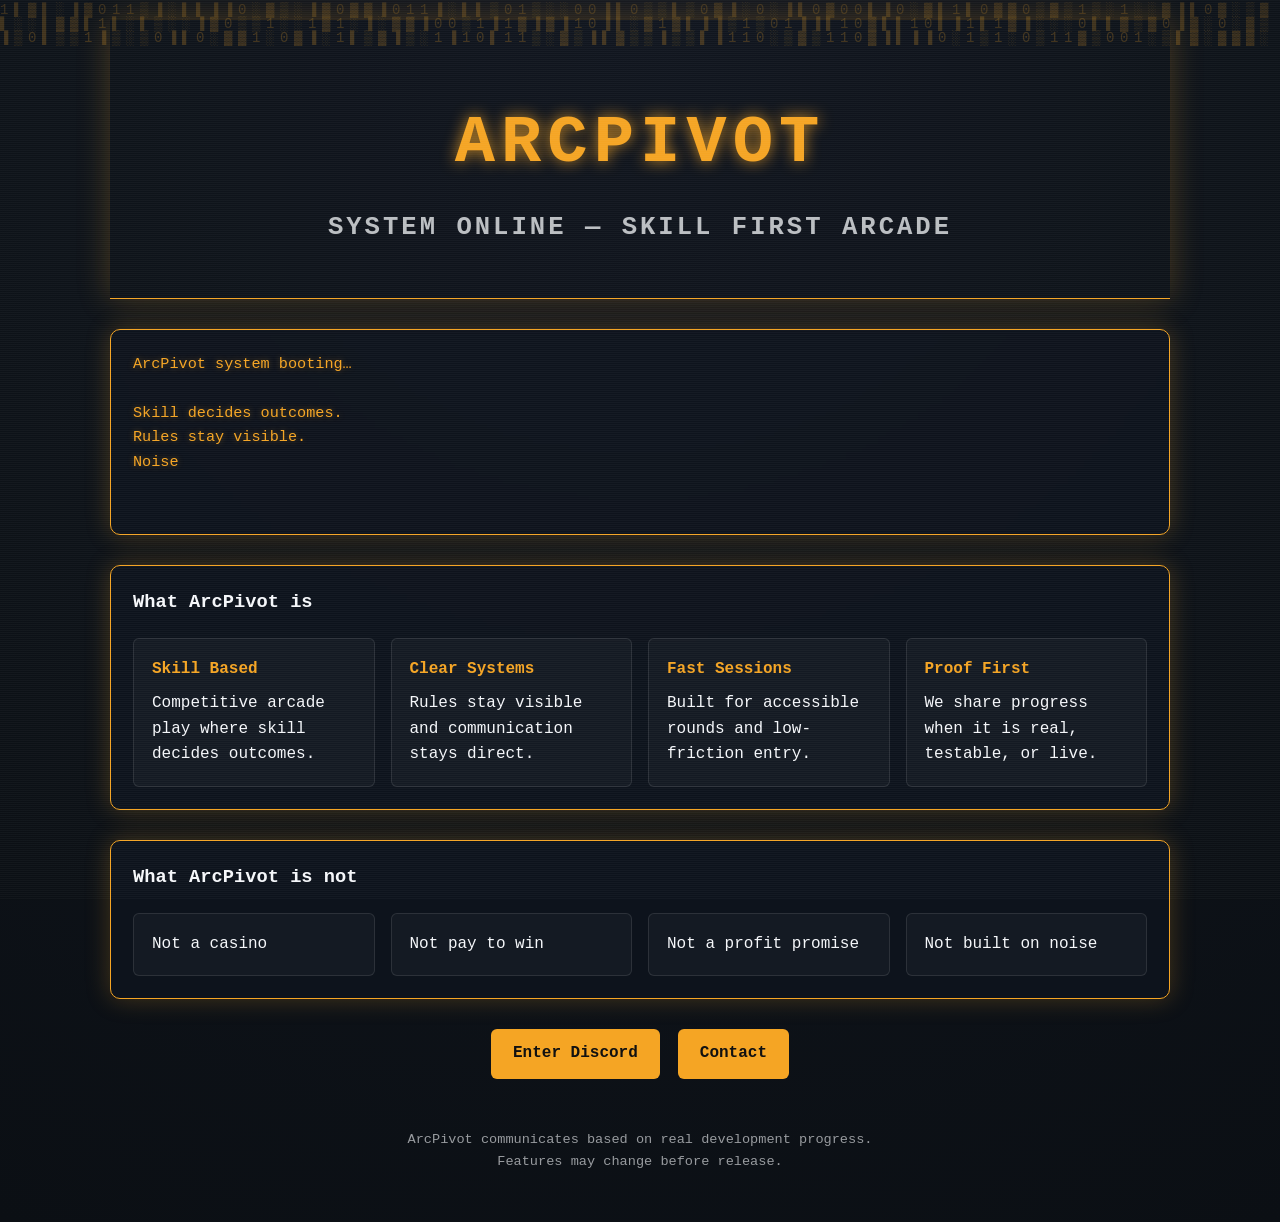
==== index.html @ 324f9f4a "Update index.html" ====
<!DOCTYPE html>
<html lang="en">
<head>
  <meta charset="UTF-8" />
  <meta name="viewport" content="width=device-width, initial-scale=1.0, maximum-scale=5.0" />
  <title>ArcPivot — System Online</title>

  <link
    rel="stylesheet"
    href="https://cdnjs.cloudflare.com/ajax/libs/font-awesome/6.4.0/css/all.min.css"
  />

  <style>
    :root {
      --primary: #f5a524;
      --primary-dark: #d68f16;
      --bg-dark: #0b0f14;
      --bg-glow: #121821;
      --text-color: #f5f7fa;
      --terminal-bg: rgba(15, 20, 30, 0.85);
      --grid-bg: rgba(255, 255, 255, 0.03);
    }

    * {
      box-sizing: border-box;
      margin: 0;
      padding: 0;
    }

    html, body {
      min-height: 100%;
    }

    body {
      background: radial-gradient(circle at top, var(--bg-glow), var(--bg-dark));
      color: var(--text-color);
      font-family: "Courier New", monospace;
      overflow-x: hidden;
      animation: backgroundPulse 12s ease-in-out infinite alternate;
      line-height: 1.6;
      position: relative;
    }

    @keyframes backgroundPulse {
      0% { background-color: var(--bg-dark); }
      100% { background-color: #101722; }
    }

    body::after {
      content: "";
      position: fixed;
      inset: 0;
      pointer-events: none;
      background: repeating-linear-gradient(
        to bottom,
        rgba(255, 255, 255, 0.03),
        rgba(255, 255, 255, 0.03) 1px,
        transparent 1px,
        transparent 2px
      );
      z-index: 999;
    }

    #matrix {
      position: fixed;
      inset: 0;
      width: 100%;
      height: 100%;
      z-index: -1;
      pointer-events: none;
      opacity: 0.22;
    }

    .container {
      position: relative;
      z-index: 2;
      max-width: 1100px;
      margin: 0 auto;
      padding: 20px;
    }

    .banner {
      position: relative;
      text-align: center;
      padding: 70px 20px 50px;
      border-bottom: 1px solid var(--primary);
      box-shadow: 0 0 30px rgba(245,165,36,0.25);
      margin-bottom: 10px;
    }

    .banner h1 {
      font-size: clamp(2.5rem, 8vw, 4.2rem);
      letter-spacing: 6px;
      color: var(--primary);
      text-shadow: 0 0 15px rgba(245,165,36,0.8);
      animation: glitch 5s infinite;
    }

    .banner h2 {
      margin-top: 10px;
      font-size: clamp(1rem, 4vw, 1.6rem);
      opacity: 0.75;
      letter-spacing: 3px;
    }

    @keyframes glitch {
      0%, 100% { transform: translateX(0); }
      25% { transform: translateX(-2px); }
      50% { transform: translateX(2px); }
      75% { transform: translateX(-1px); }
    }

    .terminal {
      background: var(--terminal-bg);
      border: 1px solid var(--primary);
      border-radius: 10px;
      padding: 22px;
      margin: 30px 0;
      box-shadow: 0 0 25px rgba(245,165,36,0.25);
      backdrop-filter: blur(2px);
    }

    .typewriter {
      min-height: 160px;
      white-space: pre-wrap;
      font-size: 0.95rem;
      color: var(--primary);
      text-shadow: 0 0 6px rgba(245,165,36,0.35);
    }

    .cursor {
      display: inline-block;
      animation: blink 1s steps(2,start) infinite;
    }

    @keyframes blink {
      to { visibility: hidden; }
    }

    .grid {
      display: grid;
      grid-template-columns: repeat(auto-fit, minmax(240px,1fr));
      gap: 16px;
      margin-top: 20px;
    }

    .grid-item {
      background: var(--grid-bg);
      border: 1px solid rgba(255,255,255,0.1);
      padding: 18px;
      border-radius: 6px;
    }

    .grid-item strong {
      color: var(--primary);
      display: block;
      margin-bottom: 8px;
    }

    .cta {
      display: flex;
      justify-content: center;
      gap: 18px;
      margin-top: 30px;
      flex-wrap: wrap;
    }

    .btn {
      display: inline-block;
      padding: 12px 22px;
      border-radius: 6px;
      font-weight: bold;
      text-decoration: none;
      background: var(--primary);
      color: #111;
      transition: all 0.25s ease;
      border: none;
    }

    .btn:hover {
      background: var(--primary-dark);
      box-shadow: 0 0 15px rgba(245,165,36,0.6);
      transform: translateY(-1px);
    }

    .footer {
      margin: 50px 0 30px;
      text-align: center;
      font-size: 0.85rem;
      opacity: 0.6;
    }

    @media (max-width: 768px) {
      .banner {
        padding: 56px 16px 38px;
      }

      .terminal {
        padding: 18px;
        margin: 22px 0;
      }

      .typewriter {
        min-height: 140px;
      }
    }
  </style>
</head>

<body>
  <canvas id="matrix"></canvas>

  <div class="container">
    <div class="banner">
      <h1>ARCPIVOT</h1>
      <h2>SYSTEM ONLINE — SKILL FIRST ARCADE</h2>
    </div>

    <div class="terminal">
      <div id="typewriter" class="typewriter"></div>
    </div>

    <div class="terminal">
      <h3>What ArcPivot is</h3>
      <div class="grid">
        <div class="grid-item">
          <strong>Skill Based</strong>
          Competitive arcade play where skill decides outcomes.
        </div>
        <div class="grid-item">
          <strong>Clear Systems</strong>
          Rules stay visible and communication stays direct.
        </div>
        <div class="grid-item">
          <strong>Fast Sessions</strong>
          Built for accessible rounds and low-friction entry.
        </div>
        <div class="grid-item">
          <strong>Proof First</strong>
          We share progress when it is real, testable, or live.
        </div>
      </div>
    </div>

    <div class="terminal">
      <h3>What ArcPivot is not</h3>
      <div class="grid">
        <div class="grid-item">Not a casino</div>
        <div class="grid-item">Not pay to win</div>
        <div class="grid-item">Not a profit promise</div>
        <div class="grid-item">Not built on noise</div>
      </div>
    </div>

    <div class="cta">
      <a class="btn" href="https://discord.gg/bMUwjgJ7GM" target="_blank" rel="noopener noreferrer">
        Enter Discord
      </a>
      <a class="btn" href="mailto:playarcpivot@hotmail.com">
        Contact
      </a>
    </div>

    <div class="footer">
      ArcPivot communicates based on real development progress.<br />
      Features may change before release.
    </div>
  </div>

  <script>
    const text = `ArcPivot system booting…

Skill decides outcomes.
Rules stay visible.
Noise stays out.

Competitive arcade play,
built for clarity and control.

Status: in development.`;

    let i = 0;
    const el = document.getElementById("typewriter");

    function type() {
      if (i < text.length) {
        el.innerHTML += text.charAt(i);
        i++;
        setTimeout(type, 18);
      }
    }

    type();

    const canvas = document.getElementById("matrix");
    const ctx = canvas.getContext("2d");

    function resize() {
      canvas.width = window.innerWidth;
      canvas.height = window.innerHeight;
    }

    const chars = "01▌▐░▒▓";
    const fontSize = 14;
    let columns;
    let drops = [];

    function initMatrix() {
      resize();
      columns = Math.floor(canvas.width / fontSize);
      drops = Array(columns).fill(1);
    }

    function drawMatrix() {
      ctx.fillStyle = "rgba(11,15,20,0.08)";
      ctx.fillRect(0, 0, canvas.width, canvas.height);

      ctx.fillStyle = "#f5a524";
      ctx.font = fontSize + "px monospace";

      for (let i = 0; i < drops.length; i++) {
        const char = chars[Math.floor(Math.random() * chars.length)];
        ctx.fillText(char, i * fontSize, drops[i] * fontSize);

        if (drops[i] * fontSize > canvas.height && Math.random() > 0.975) {
          drops[i] = 0;
        }

        drops[i]++;
      }
    }

    window.addEventListener("resize", initMatrix);
    initMatrix();
    setInterval(drawMatrix, 50);
  </script>
</body>
</html>
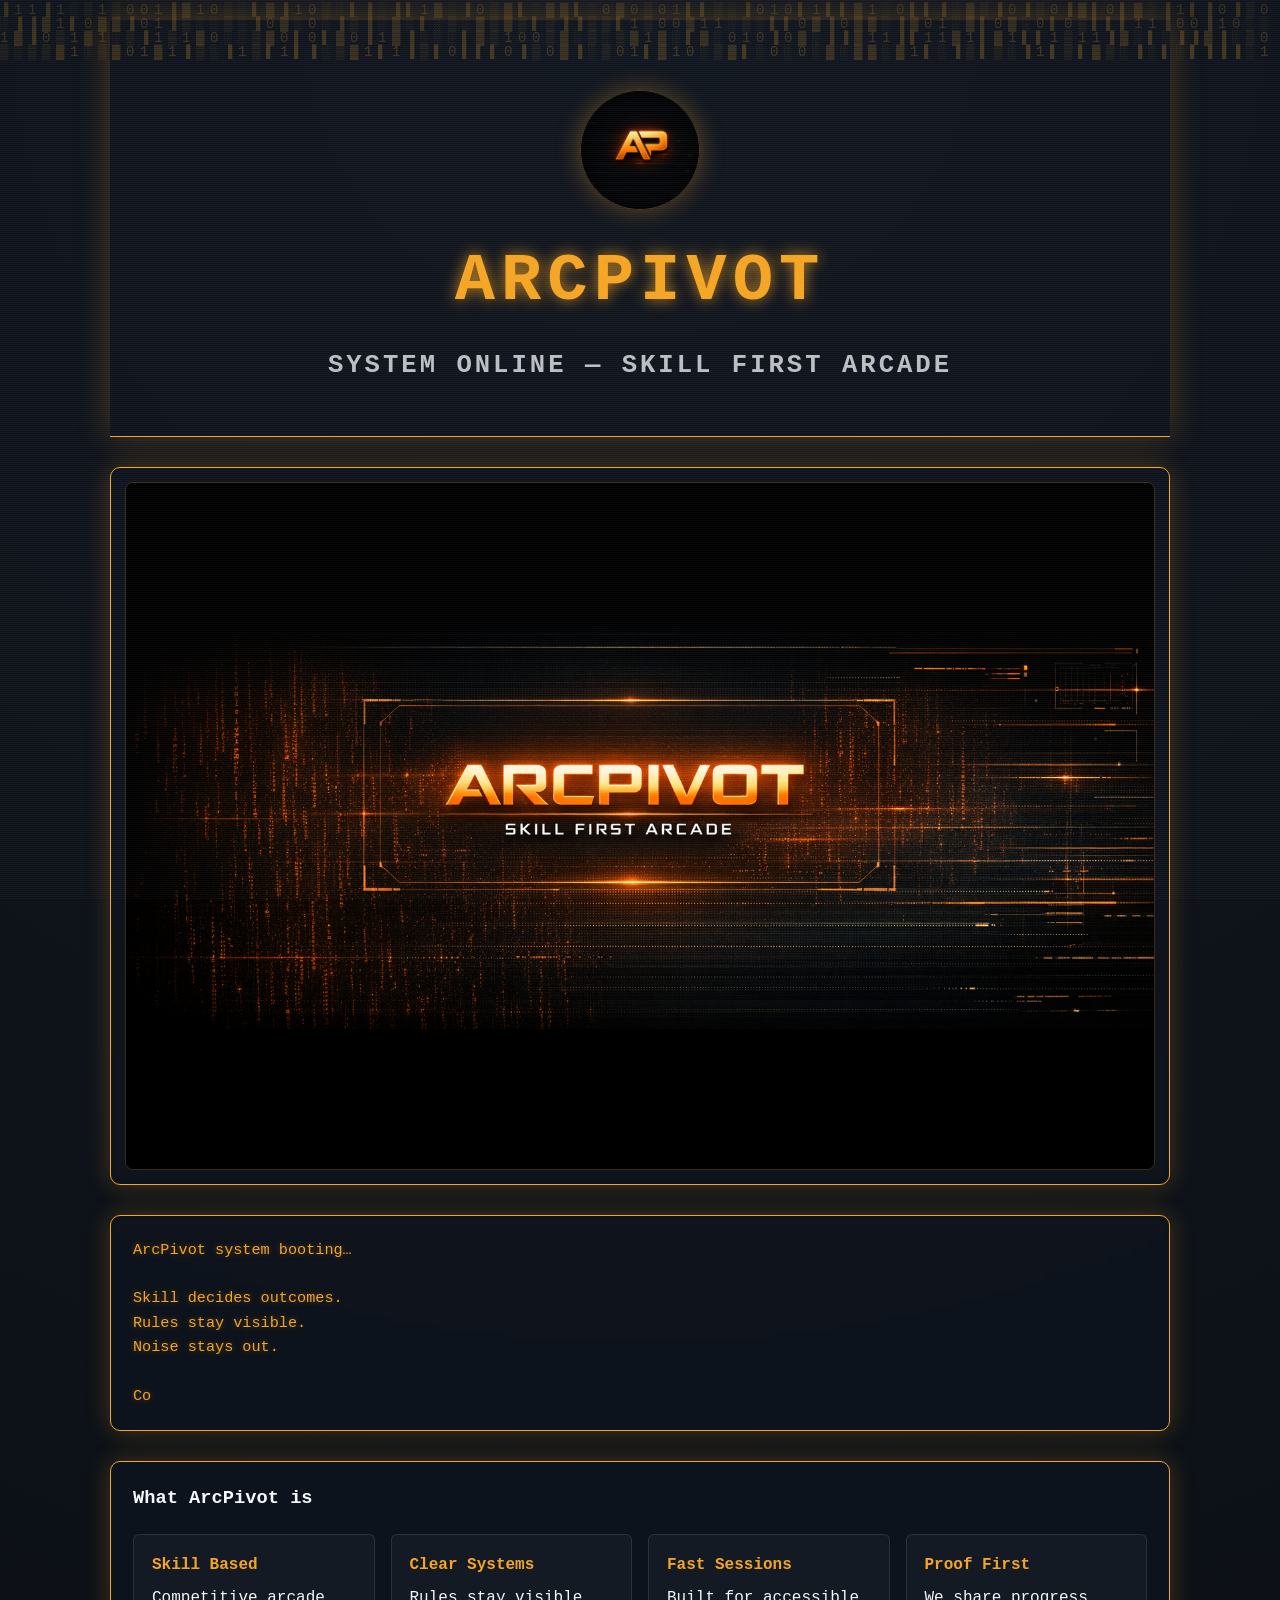
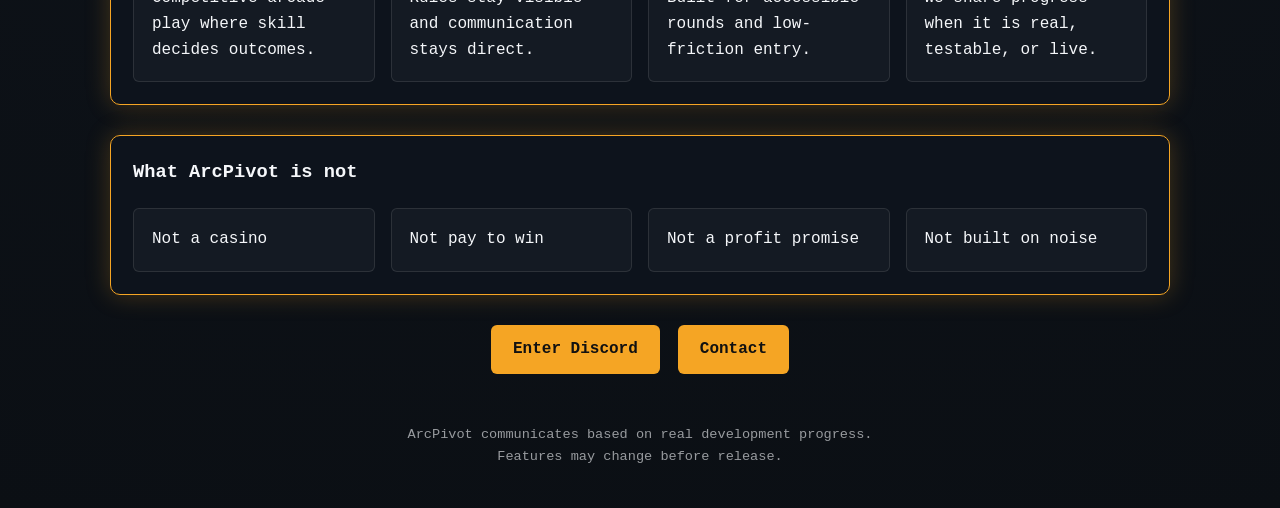
==== commit 91523ff7: "Apply ArcPivot branding assets to website Apply ArcPivot branding assets to website" ====
--- a/index.html
+++ b/index.html
@@ -4,6 +4,8 @@
   <meta charset="UTF-8" />
   <meta name="viewport" content="width=device-width, initial-scale=1.0, maximum-scale=5.0" />
   <title>ArcPivot — System Online</title>
+
+  <link rel="icon" type="image/png" href="arcpivot_avatar_1024.png" />
 
   <link
     rel="stylesheet"
@@ -88,6 +90,17 @@
       margin-bottom: 10px;
     }
 
+    .hero-logo {
+      width: 120px;
+      height: 120px;
+      object-fit: cover;
+      border-radius: 50%;
+      display: block;
+      margin: 0 auto 18px;
+      box-shadow: 0 0 24px rgba(245, 165, 36, 0.35);
+      border: 1px solid rgba(245, 165, 36, 0.25);
+    }
+
     .banner h1 {
       font-size: clamp(2.5rem, 8vw, 4.2rem);
       letter-spacing: 6px;
@@ -118,6 +131,18 @@
       margin: 30px 0;
       box-shadow: 0 0 25px rgba(245,165,36,0.25);
       backdrop-filter: blur(2px);
+    }
+
+    .hero-panel {
+      padding: 14px;
+    }
+
+    .brand-panel {
+      width: 100%;
+      height: auto;
+      display: block;
+      border-radius: 8px;
+      border: 1px solid rgba(245, 165, 36, 0.18);
     }
 
     .typewriter {
@@ -195,6 +220,12 @@
         padding: 56px 16px 38px;
       }
 
+      .hero-logo {
+        width: 88px;
+        height: 88px;
+        margin-bottom: 14px;
+      }
+
       .terminal {
         padding: 18px;
         margin: 22px 0;
@@ -212,8 +243,21 @@
 
   <div class="container">
     <div class="banner">
+      <img
+        src="arcpivot_avatar_1024.png"
+        alt="ArcPivot AP logo"
+        class="hero-logo"
+      />
       <h1>ARCPIVOT</h1>
       <h2>SYSTEM ONLINE — SKILL FIRST ARCADE</h2>
+    </div>
+
+    <div class="terminal hero-panel">
+      <img
+        src="arcpivot_x_header_1500x500.png"
+        alt="ArcPivot branded header panel"
+        class="brand-panel"
+      />
     </div>
 
     <div class="terminal">
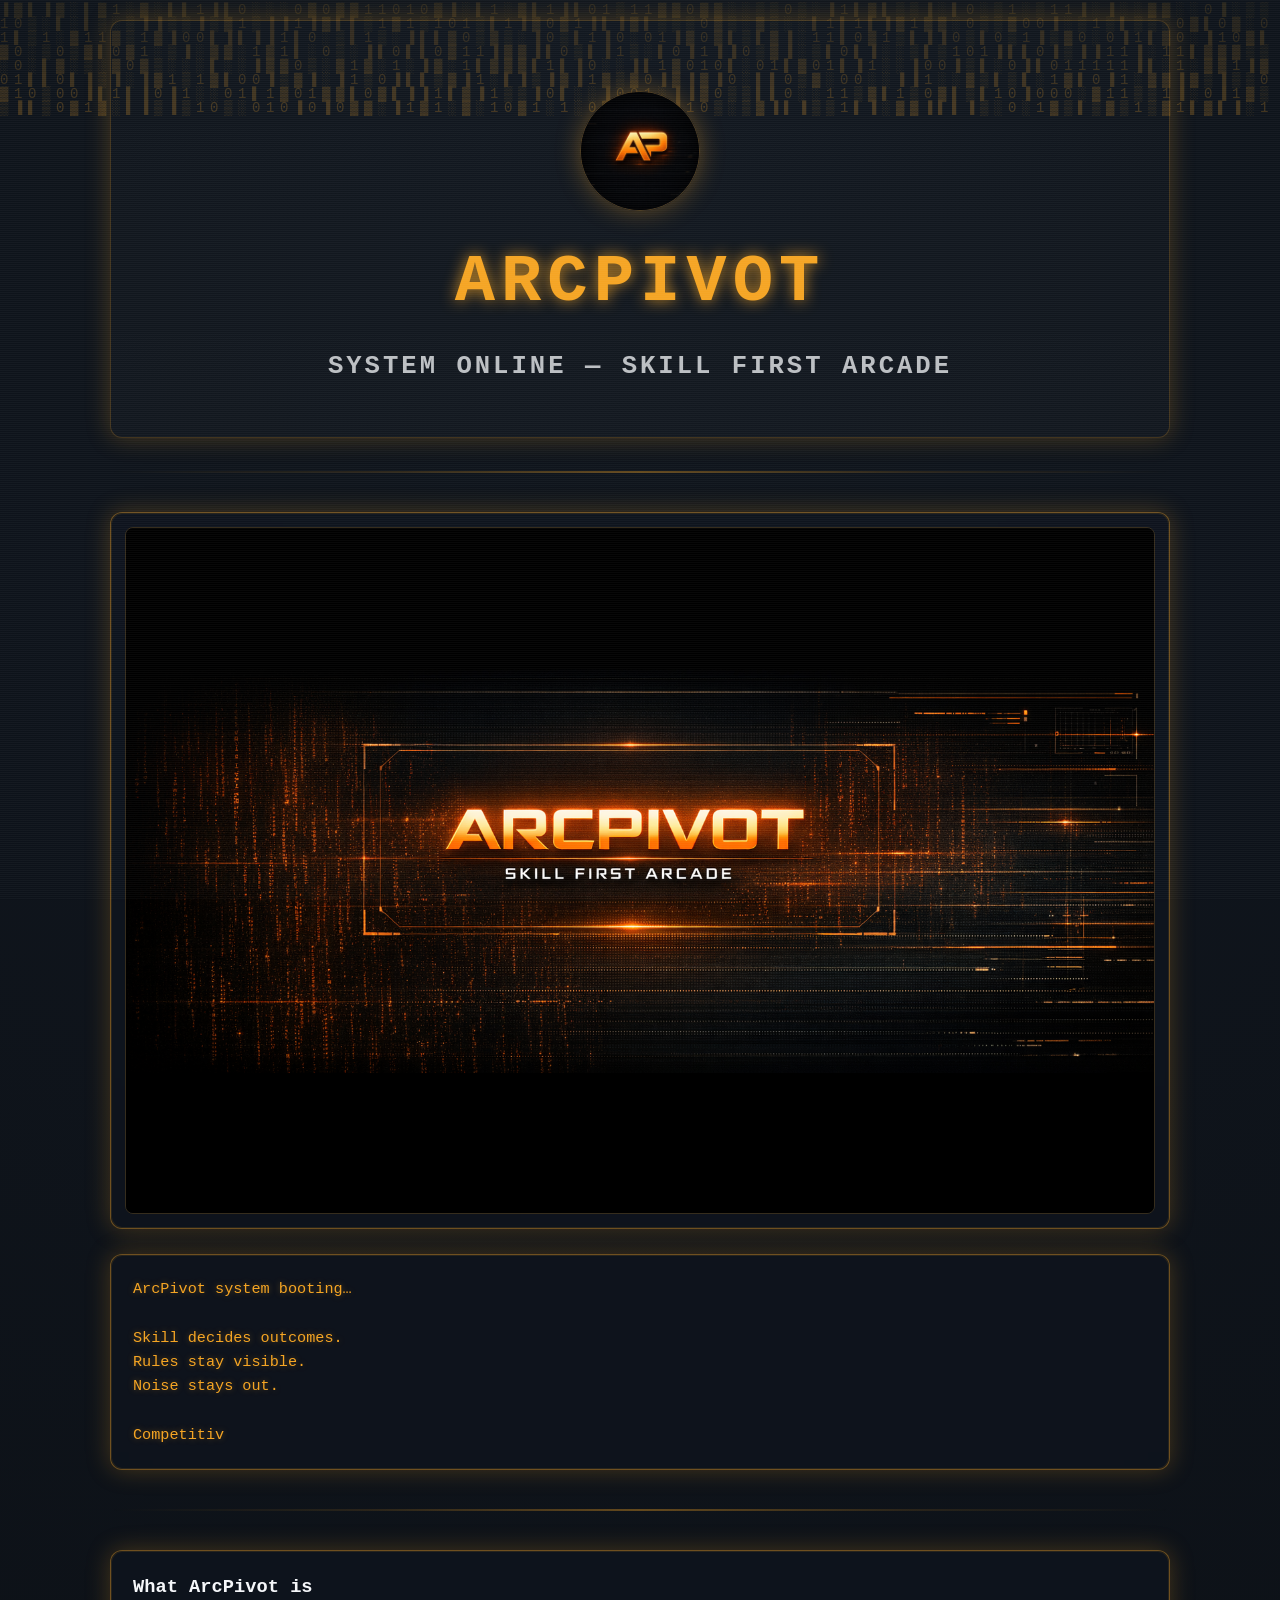
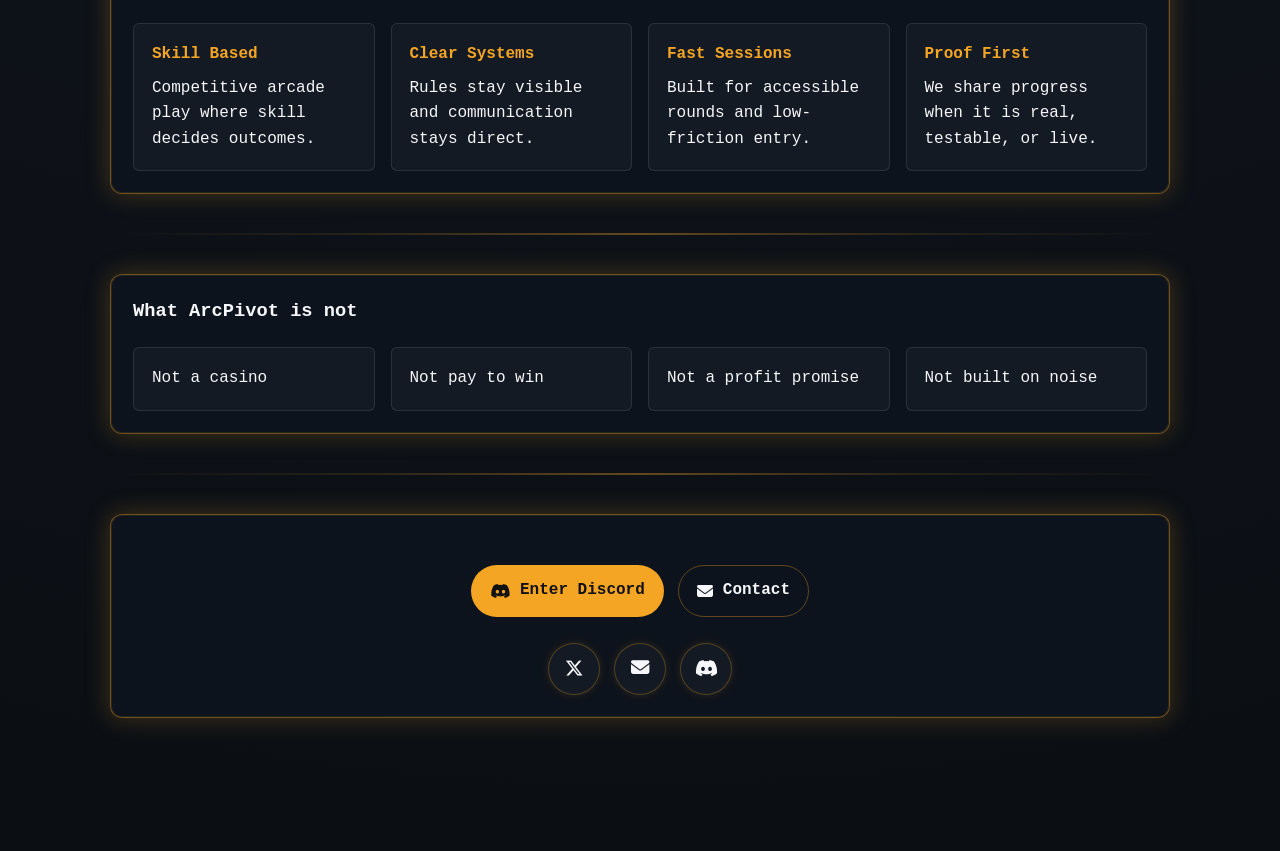
==== commit 3f00cb0a: "Upgrade website motion and add socials icon section Added new CSS variables and styles for improved " ====
--- a/index.html
+++ b/index.html
@@ -19,8 +19,14 @@
       --bg-dark: #0b0f14;
       --bg-glow: #121821;
       --text-color: #f5f7fa;
+      --muted: rgba(245, 247, 250, 0.72);
       --terminal-bg: rgba(15, 20, 30, 0.85);
       --grid-bg: rgba(255, 255, 255, 0.03);
+      --line: rgba(245, 165, 36, 0.22);
+      --line-strong: rgba(245, 165, 36, 0.48);
+      --shadow: 0 0 25px rgba(245, 165, 36, 0.25);
+      --radius: 12px;
+      --social-size: 52px;
     }
 
     * {
@@ -31,6 +37,7 @@
 
     html, body {
       min-height: 100%;
+      scroll-behavior: smooth;
     }
 
     body {
@@ -38,9 +45,9 @@
       color: var(--text-color);
       font-family: "Courier New", monospace;
       overflow-x: hidden;
-      animation: backgroundPulse 12s ease-in-out infinite alternate;
       line-height: 1.6;
       position: relative;
+      animation: backgroundPulse 12s ease-in-out infinite alternate;
     }
 
     @keyframes backgroundPulse {
@@ -85,9 +92,38 @@
       position: relative;
       text-align: center;
       padding: 70px 20px 50px;
-      border-bottom: 1px solid var(--primary);
-      box-shadow: 0 0 30px rgba(245,165,36,0.25);
-      margin-bottom: 10px;
+      border: 1px solid var(--line);
+      border-radius: var(--radius);
+      box-shadow: var(--shadow);
+      margin-bottom: 18px;
+      background: linear-gradient(
+        180deg,
+        rgba(255,255,255,0.01),
+        rgba(255,255,255,0.02)
+      );
+      overflow: hidden;
+    }
+
+    .banner::before {
+      content: "";
+      position: absolute;
+      left: -30%;
+      top: 0;
+      width: 30%;
+      height: 100%;
+      background: linear-gradient(
+        90deg,
+        transparent,
+        rgba(245, 165, 36, 0.06),
+        transparent
+      );
+      animation: sweepHero 8s linear infinite;
+      pointer-events: none;
+    }
+
+    @keyframes sweepHero {
+      0% { transform: translateX(0); }
+      100% { transform: translateX(500%); }
     }
 
     .hero-logo {
@@ -99,6 +135,12 @@
       margin: 0 auto 18px;
       box-shadow: 0 0 24px rgba(245, 165, 36, 0.35);
       border: 1px solid rgba(245, 165, 36, 0.25);
+      transition: transform 0.5s ease, box-shadow 0.5s ease;
+    }
+
+    .banner:hover .hero-logo {
+      transform: translateY(-2px) scale(1.02);
+      box-shadow: 0 0 32px rgba(245, 165, 36, 0.42);
     }
 
     .banner h1 {
@@ -123,14 +165,73 @@
       75% { transform: translateX(-1px); }
     }
 
+    .section-divider {
+      position: relative;
+      height: 32px;
+      margin: 6px 0 10px;
+      overflow: hidden;
+    }
+
+    .section-divider::before {
+      content: "";
+      position: absolute;
+      left: 0;
+      right: 0;
+      top: 50%;
+      height: 1px;
+      background: linear-gradient(
+        90deg,
+        transparent,
+        rgba(245, 165, 36, 0.25),
+        rgba(245, 165, 36, 0.75),
+        rgba(245, 165, 36, 0.25),
+        transparent
+      );
+      transform: translateY(-50%);
+    }
+
+    .section-divider::after {
+      content: "";
+      position: absolute;
+      left: -20%;
+      top: 50%;
+      width: 20%;
+      height: 2px;
+      background: linear-gradient(
+        90deg,
+        transparent,
+        rgba(245, 165, 36, 0.85),
+        transparent
+      );
+      transform: translateY(-50%);
+      animation: dividerSweep 6s linear infinite;
+      opacity: 0.9;
+    }
+
+    @keyframes dividerSweep {
+      0% { transform: translate(-10%, -50%); }
+      100% { transform: translate(650%, -50%); }
+    }
+
     .terminal {
+      position: relative;
       background: var(--terminal-bg);
-      border: 1px solid var(--primary);
-      border-radius: 10px;
+      border: 1px solid var(--line-strong);
+      border-radius: var(--radius);
       padding: 22px;
-      margin: 30px 0;
-      box-shadow: 0 0 25px rgba(245,165,36,0.25);
+      margin: 24px 0;
+      box-shadow: var(--shadow);
       backdrop-filter: blur(2px);
+      overflow: hidden;
+    }
+
+    .terminal::before {
+      content: "";
+      position: absolute;
+      inset: 0;
+      border-radius: inherit;
+      pointer-events: none;
+      box-shadow: inset 0 0 0 1px rgba(245, 165, 36, 0.06);
     }
 
     .hero-panel {
@@ -143,6 +244,13 @@
       display: block;
       border-radius: 8px;
       border: 1px solid rgba(245, 165, 36, 0.18);
+      transform: translateZ(0);
+      transition: transform 0.4s ease, box-shadow 0.4s ease;
+    }
+
+    .hero-panel:hover .brand-panel {
+      transform: scale(1.01);
+      box-shadow: 0 0 22px rgba(245,165,36,0.18);
     }
 
     .typewriter {
@@ -153,15 +261,6 @@
       text-shadow: 0 0 6px rgba(245,165,36,0.35);
     }
 
-    .cursor {
-      display: inline-block;
-      animation: blink 1s steps(2,start) infinite;
-    }
-
-    @keyframes blink {
-      to { visibility: hidden; }
-    }
-
     .grid {
       display: grid;
       grid-template-columns: repeat(auto-fit, minmax(240px,1fr));
@@ -174,6 +273,13 @@
       border: 1px solid rgba(255,255,255,0.1);
       padding: 18px;
       border-radius: 6px;
+      transition: transform 0.35s ease, border-color 0.35s ease, box-shadow 0.35s ease;
+    }
+
+    .grid-item:hover {
+      transform: translateY(-4px);
+      border-color: rgba(245,165,36,0.28);
+      box-shadow: 0 0 18px rgba(245,165,36,0.12);
     }
 
     .grid-item strong {
@@ -185,21 +291,24 @@
     .cta {
       display: flex;
       justify-content: center;
-      gap: 18px;
-      margin-top: 30px;
+      gap: 14px;
+      margin-top: 28px;
       flex-wrap: wrap;
     }
 
     .btn {
-      display: inline-block;
-      padding: 12px 22px;
-      border-radius: 6px;
+      display: inline-flex;
+      align-items: center;
+      gap: 10px;
+      padding: 12px 18px;
+      border-radius: 999px;
       font-weight: bold;
       text-decoration: none;
       background: var(--primary);
       color: #111;
       transition: all 0.25s ease;
-      border: none;
+      border: 1px solid rgba(245,165,36,0.25);
+      min-height: 44px;
     }
 
     .btn:hover {
@@ -208,13 +317,96 @@
       transform: translateY(-1px);
     }
 
+    .btn-secondary {
+      background: transparent;
+      color: var(--text-color);
+      border: 1px solid rgba(245,165,36,0.35);
+    }
+
+    .btn-secondary:hover {
+      background: rgba(245,165,36,0.08);
+      color: var(--text-color);
+    }
+
+    .socials {
+      display: flex;
+      justify-content: center;
+      align-items: center;
+      gap: 14px;
+      margin-top: 18px;
+      padding-top: 8px;
+    }
+
+    .social-icon {
+      width: var(--social-size);
+      height: var(--social-size);
+      border-radius: 50%;
+      display: inline-flex;
+      align-items: center;
+      justify-content: center;
+      text-decoration: none;
+      color: var(--text-color);
+      background: rgba(255,255,255,0.03);
+      border: 1px solid rgba(245,165,36,0.28);
+      box-shadow: 0 0 10px rgba(245,165,36,0.12);
+      transition: transform 0.25s ease, box-shadow 0.25s ease, border-color 0.25s ease, color 0.25s ease;
+      min-width: 44px;
+      min-height: 44px;
+    }
+
+    .social-icon:hover {
+      transform: translateY(-2px) scale(1.03);
+      box-shadow: 0 0 18px rgba(245,165,36,0.28);
+      border-color: rgba(245,165,36,0.55);
+      color: var(--primary);
+    }
+
+    .social-icon:focus-visible,
+    .btn:focus-visible {
+      outline: 2px solid rgba(245,165,36,0.9);
+      outline-offset: 3px;
+    }
+
+    .social-icon i {
+      font-size: 1.15rem;
+    }
+
     .footer {
       margin: 50px 0 30px;
       text-align: center;
       font-size: 0.85rem;
-      opacity: 0.6;
-    }
-
+      opacity: 0.7;
+      color: var(--muted);
+    }
+
+    /* Reveal system */
+    .reveal {
+      opacity: 0;
+      transform: translateY(26px);
+      filter: blur(6px);
+      transition:
+        opacity 0.8s ease,
+        transform 0.8s ease,
+        filter 0.8s ease,
+        box-shadow 0.4s ease,
+        border-color 0.4s ease;
+      will-change: opacity, transform, filter;
+    }
+
+    .reveal.is-visible {
+      opacity: 1;
+      transform: translateY(0);
+      filter: blur(0);
+    }
+
+    .reveal.is-visible.terminal {
+      border-color: rgba(245,165,36,0.42);
+      box-shadow:
+        0 0 25px rgba(245,165,36,0.25),
+        0 0 0 1px rgba(245,165,36,0.05) inset;
+    }
+
+    /* Responsive */
     @media (max-width: 768px) {
       .banner {
         padding: 56px 16px 38px;
@@ -228,12 +420,49 @@
 
       .terminal {
         padding: 18px;
-        margin: 22px 0;
+        margin: 20px 0;
       }
 
       .typewriter {
         min-height: 140px;
       }
+
+      .socials {
+        gap: 12px;
+      }
+
+      .social-icon {
+        width: 48px;
+        height: 48px;
+      }
+    }
+
+    @media (any-pointer: coarse) {
+      .social-icon,
+      .btn {
+        min-width: 48px;
+        min-height: 48px;
+      }
+    }
+
+    /* Reduced motion */
+    @media (prefers-reduced-motion: reduce) {
+      html, body {
+        scroll-behavior: auto;
+      }
+
+      *,
+      *::before,
+      *::after {
+        animation: none !important;
+        transition: none !important;
+      }
+
+      .reveal {
+        opacity: 1 !important;
+        transform: none !important;
+        filter: none !important;
+      }
     }
   </style>
 </head>
@@ -242,7 +471,7 @@
   <canvas id="matrix"></canvas>
 
   <div class="container">
-    <div class="banner">
+    <div class="banner reveal is-visible">
       <img
         src="arcpivot_avatar_1024.png"
         alt="ArcPivot AP logo"
@@ -252,7 +481,9 @@
       <h2>SYSTEM ONLINE — SKILL FIRST ARCADE</h2>
     </div>
 
-    <div class="terminal hero-panel">
+    <div class="section-divider" aria-hidden="true"></div>
+
+    <div class="terminal hero-panel reveal">
       <img
         src="arcpivot_x_header_1500x500.png"
         alt="ArcPivot branded header panel"
@@ -260,11 +491,13 @@
       />
     </div>
 
-    <div class="terminal">
+    <div class="terminal reveal">
       <div id="typewriter" class="typewriter"></div>
     </div>
 
-    <div class="terminal">
+    <div class="section-divider" aria-hidden="true"></div>
+
+    <div class="terminal reveal">
       <h3>What ArcPivot is</h3>
       <div class="grid">
         <div class="grid-item">
@@ -286,7 +519,9 @@
       </div>
     </div>
 
-    <div class="terminal">
+    <div class="section-divider" aria-hidden="true"></div>
+
+    <div class="terminal reveal">
       <h3>What ArcPivot is not</h3>
       <div class="grid">
         <div class="grid-item">Not a casino</div>
@@ -296,16 +531,55 @@
       </div>
     </div>
 
-    <div class="cta">
-      <a class="btn" href="https://discord.gg/bMUwjgJ7GM" target="_blank" rel="noopener noreferrer">
-        Enter Discord
-      </a>
-      <a class="btn" href="mailto:playarcpivot@hotmail.com">
-        Contact
-      </a>
+    <div class="section-divider" aria-hidden="true"></div>
+
+    <div class="terminal reveal">
+      <div class="cta">
+        <a class="btn" href="https://discord.gg/bMUwjgJ7GM" target="_blank" rel="noopener noreferrer">
+          <i class="fa-brands fa-discord" aria-hidden="true"></i>
+          <span>Enter Discord</span>
+        </a>
+        <a class="btn btn-secondary" href="mailto:playarcpivot@hotmail.com">
+          <i class="fa-solid fa-envelope" aria-hidden="true"></i>
+          <span>Contact</span>
+        </a>
+      </div>
+
+      <div class="socials" aria-label="ArcPivot social links">
+        <a
+          class="social-icon"
+          href="https://x.com/ArcPivot"
+          target="_blank"
+          rel="noopener noreferrer"
+          aria-label="Visit ArcPivot on X"
+          title="ArcPivot on X"
+        >
+          <i class="fa-brands fa-x-twitter" aria-hidden="true"></i>
+        </a>
+
+        <a
+          class="social-icon"
+          href="mailto:playarcpivot@hotmail.com"
+          aria-label="Email ArcPivot"
+          title="Email ArcPivot"
+        >
+          <i class="fa-solid fa-envelope" aria-hidden="true"></i>
+        </a>
+
+        <a
+          class="social-icon"
+          href="https://discord.gg/bMUwjgJ7GM"
+          target="_blank"
+          rel="noopener noreferrer"
+          aria-label="Join ArcPivot on Discord"
+          title="Join ArcPivot on Discord"
+        >
+          <i class="fa-brands fa-discord" aria-hidden="true"></i>
+        </a>
+      </div>
     </div>
 
-    <div class="footer">
+    <div class="footer reveal">
       ArcPivot communicates based on real development progress.<br />
       Features may change before release.
     </div>
@@ -325,8 +599,13 @@
 
     let i = 0;
     const el = document.getElementById("typewriter");
+    const reduceMotion = window.matchMedia("(prefers-reduced-motion: reduce)").matches;
 
     function type() {
+      if (reduceMotion) {
+        el.textContent = text;
+        return;
+      }
       if (i < text.length) {
         el.innerHTML += text.charAt(i);
         i++;
@@ -336,6 +615,32 @@
 
     type();
 
+    // Reveal system
+    const revealElements = document.querySelectorAll(".reveal");
+
+    if (!reduceMotion && "IntersectionObserver" in window) {
+      const observer = new IntersectionObserver((entries) => {
+        entries.forEach((entry) => {
+          if (entry.isIntersecting) {
+            entry.target.classList.add("is-visible");
+            observer.unobserve(entry.target);
+          }
+        });
+      }, {
+        threshold: 0.18,
+        rootMargin: "0px 0px -8% 0px"
+      });
+
+      revealElements.forEach((el) => {
+        if (!el.classList.contains("is-visible")) {
+          observer.observe(el);
+        }
+      });
+    } else {
+      revealElements.forEach((el) => el.classList.add("is-visible"));
+    }
+
+    // Matrix background
     const canvas = document.getElementById("matrix");
     const ctx = canvas.getContext("2d");
 
@@ -356,6 +661,8 @@
     }
 
     function drawMatrix() {
+      if (reduceMotion) return;
+
       ctx.fillStyle = "rgba(11,15,20,0.08)";
       ctx.fillRect(0, 0, canvas.width, canvas.height);
 
@@ -376,7 +683,10 @@
 
     window.addEventListener("resize", initMatrix);
     initMatrix();
-    setInterval(drawMatrix, 50);
+
+    if (!reduceMotion) {
+      setInterval(drawMatrix, 50);
+    }
   </script>
 </body>
 </html>
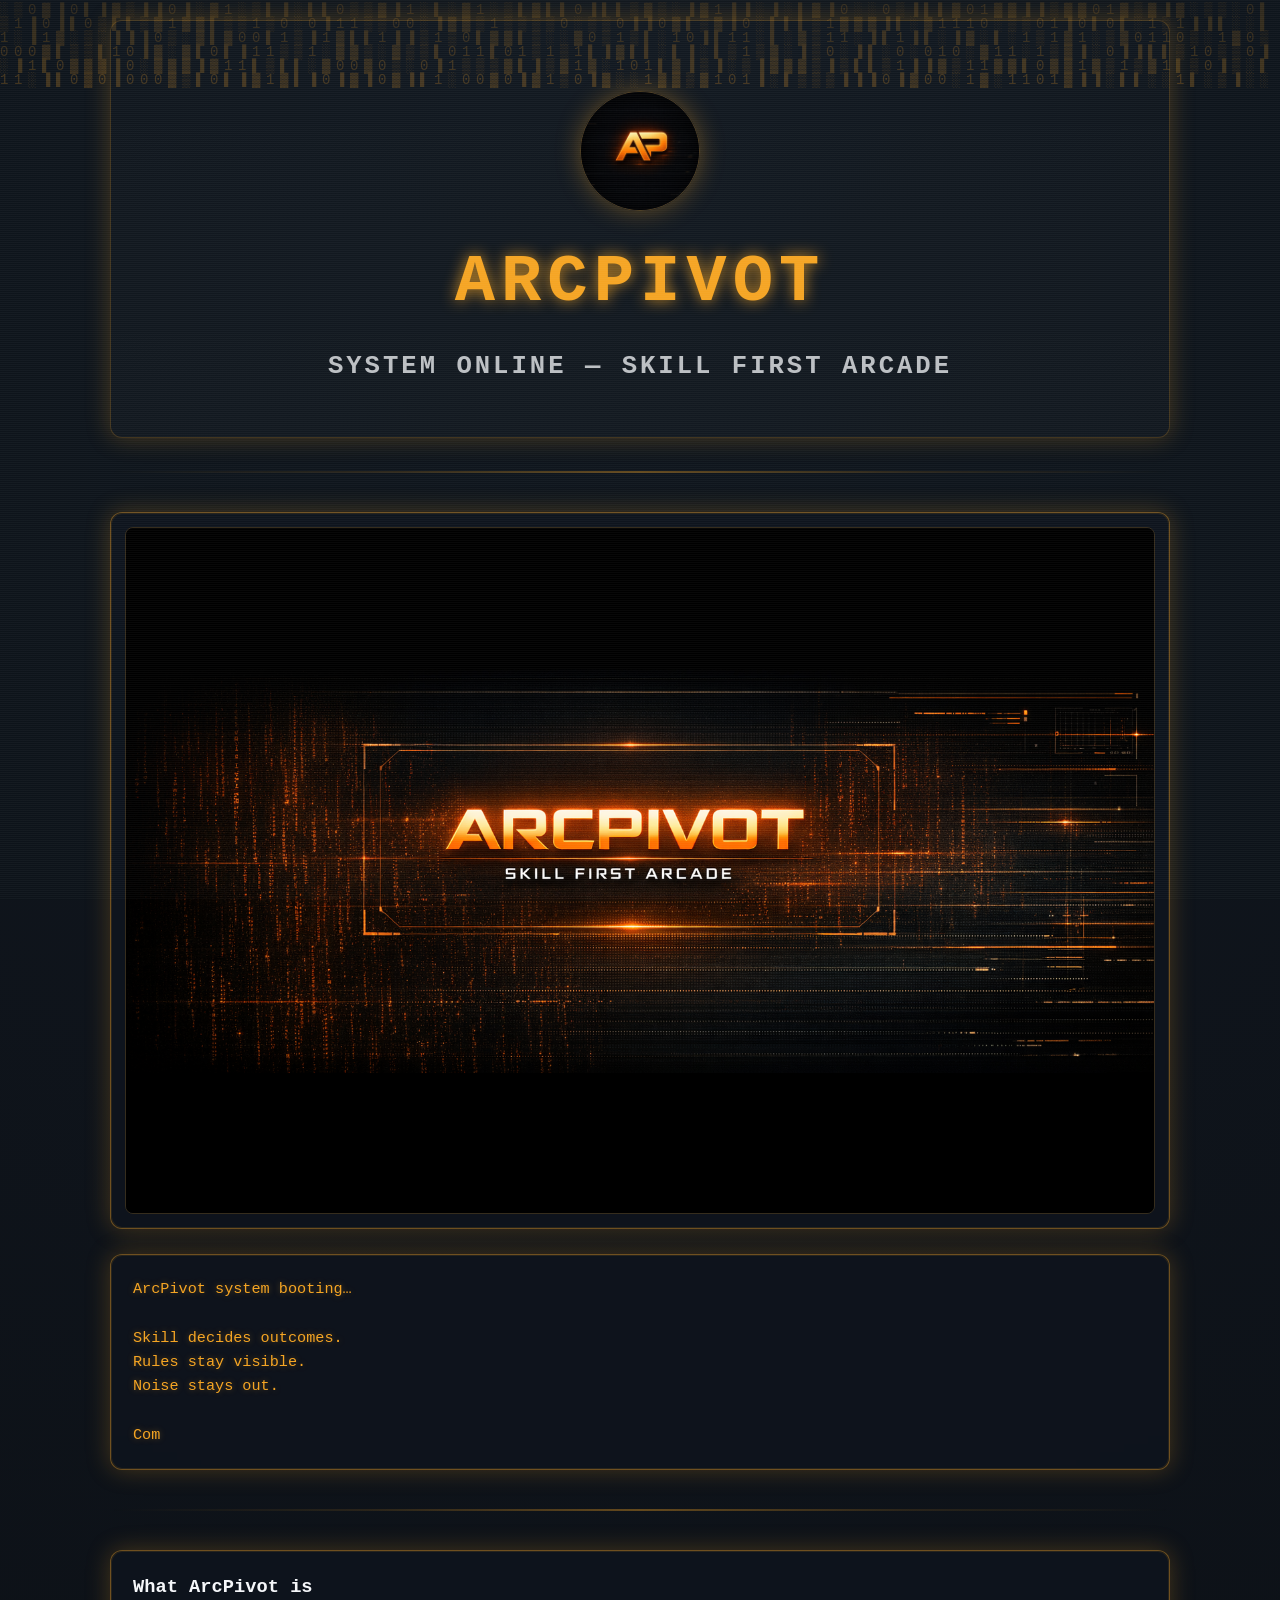
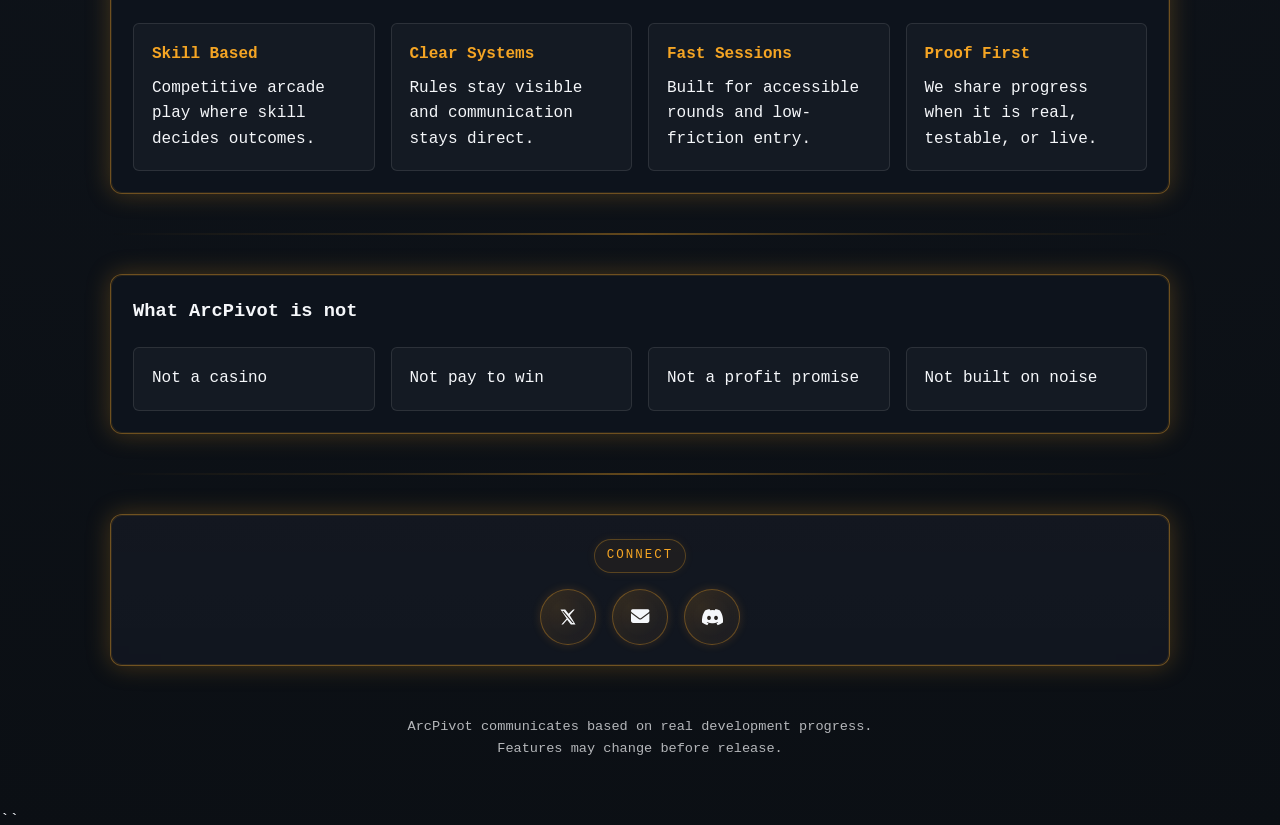
==== commit 90c26258: "Refine social section and remove large CTA boxes Refine social section and remove large CTA boxes" ====
--- a/index.html
+++ b/index.html
@@ -26,7 +26,7 @@
       --line-strong: rgba(245, 165, 36, 0.48);
       --shadow: 0 0 25px rgba(245, 165, 36, 0.25);
       --radius: 12px;
-      --social-size: 52px;
+      --social-size: 56px;
     }
 
     * {
@@ -288,53 +288,60 @@
       margin-bottom: 8px;
     }
 
-    .cta {
-      display: flex;
-      justify-content: center;
-      gap: 14px;
-      margin-top: 28px;
-      flex-wrap: wrap;
-    }
-
-    .btn {
-      display: inline-flex;
-      align-items: center;
-      gap: 10px;
-      padding: 12px 18px;
+    /* Social command strip */
+    .social-command {
+      position: relative;
+      padding: 24px 18px 20px;
+      text-align: center;
+      background:
+        linear-gradient(180deg, rgba(255,255,255,0.02), rgba(255,255,255,0.01)),
+        rgba(15, 20, 30, 0.88);
+    }
+
+    .social-command::after {
+      content: "";
+      position: absolute;
+      left: -30%;
+      top: 0;
+      width: 24%;
+      height: 100%;
+      background: linear-gradient(
+        90deg,
+        transparent,
+        rgba(245, 165, 36, 0.08),
+        transparent
+      );
+      animation: socialSweep 7s linear infinite;
+      pointer-events: none;
+    }
+
+    @keyframes socialSweep {
+      0% { transform: translateX(0); }
+      100% { transform: translateX(620%); }
+    }
+
+    .social-label {
+      display: inline-block;
+      margin-bottom: 16px;
+      padding: 6px 12px;
+      border: 1px solid rgba(245,165,36,0.28);
       border-radius: 999px;
-      font-weight: bold;
-      text-decoration: none;
-      background: var(--primary);
-      color: #111;
-      transition: all 0.25s ease;
-      border: 1px solid rgba(245,165,36,0.25);
-      min-height: 44px;
-    }
-
-    .btn:hover {
-      background: var(--primary-dark);
-      box-shadow: 0 0 15px rgba(245,165,36,0.6);
-      transform: translateY(-1px);
-    }
-
-    .btn-secondary {
-      background: transparent;
-      color: var(--text-color);
-      border: 1px solid rgba(245,165,36,0.35);
-    }
-
-    .btn-secondary:hover {
-      background: rgba(245,165,36,0.08);
-      color: var(--text-color);
+      color: var(--primary);
+      font-size: 0.78rem;
+      letter-spacing: 0.16em;
+      text-transform: uppercase;
+      background: rgba(245,165,36,0.05);
+      box-shadow: 0 0 10px rgba(245,165,36,0.08);
     }
 
     .socials {
       display: flex;
       justify-content: center;
       align-items: center;
-      gap: 14px;
-      margin-top: 18px;
-      padding-top: 8px;
+      gap: 16px;
+      flex-wrap: wrap;
+      position: relative;
+      z-index: 2;
     }
 
     .social-icon {
@@ -346,29 +353,69 @@
       justify-content: center;
       text-decoration: none;
       color: var(--text-color);
-      background: rgba(255,255,255,0.03);
-      border: 1px solid rgba(245,165,36,0.28);
-      box-shadow: 0 0 10px rgba(245,165,36,0.12);
-      transition: transform 0.25s ease, box-shadow 0.25s ease, border-color 0.25s ease, color 0.25s ease;
+      background:
+        radial-gradient(circle at 30% 30%, rgba(245,165,36,0.14), rgba(255,255,255,0.02));
+      border: 1px solid rgba(245,165,36,0.34);
+      box-shadow:
+        0 0 10px rgba(245,165,36,0.16),
+        inset 0 0 12px rgba(245,165,36,0.05);
+      transition:
+        transform 0.25s ease,
+        box-shadow 0.25s ease,
+        border-color 0.25s ease,
+        color 0.25s ease,
+        background 0.25s ease;
       min-width: 44px;
       min-height: 44px;
+      position: relative;
+      overflow: hidden;
+    }
+
+    .social-icon::before {
+      content: "";
+      position: absolute;
+      inset: 0;
+      background: linear-gradient(
+        135deg,
+        transparent 30%,
+        rgba(245,165,36,0.08),
+        transparent 70%
+      );
+      opacity: 0;
+      transition: opacity 0.25s ease;
     }
 
     .social-icon:hover {
-      transform: translateY(-2px) scale(1.03);
-      box-shadow: 0 0 18px rgba(245,165,36,0.28);
-      border-color: rgba(245,165,36,0.55);
+      transform: translateY(-2px) scale(1.05);
+      box-shadow:
+        0 0 22px rgba(245,165,36,0.30),
+        inset 0 0 14px rgba(245,165,36,0.08);
+      border-color: rgba(245,165,36,0.62);
       color: var(--primary);
     }
 
-    .social-icon:focus-visible,
-    .btn:focus-visible {
+    .social-icon:hover::before {
+      opacity: 1;
+    }
+
+    .social-icon:focus-visible {
       outline: 2px solid rgba(245,165,36,0.9);
       outline-offset: 3px;
     }
 
     .social-icon i {
       font-size: 1.15rem;
+      position: relative;
+      z-index: 2;
+    }
+
+    .social-icon svg {
+      width: 18px;
+      height: 18px;
+      fill: currentColor;
+      display: block;
+      position: relative;
+      z-index: 2;
     }
 
     .footer {
@@ -406,7 +453,6 @@
         0 0 0 1px rgba(245,165,36,0.05) inset;
     }
 
-    /* Responsive */
     @media (max-width: 768px) {
       .banner {
         padding: 56px 16px 38px;
@@ -427,25 +473,27 @@
         min-height: 140px;
       }
 
+      .social-command {
+        padding: 22px 14px 18px;
+      }
+
       .socials {
         gap: 12px;
       }
 
       .social-icon {
-        width: 48px;
-        height: 48px;
+        width: 50px;
+        height: 50px;
       }
     }
 
     @media (any-pointer: coarse) {
-      .social-icon,
-      .btn {
+      .social-icon {
         min-width: 48px;
         min-height: 48px;
       }
     }
 
-    /* Reduced motion */
     @media (prefers-reduced-motion: reduce) {
       html, body {
         scroll-behavior: auto;
@@ -533,17 +581,8 @@
 
     <div class="section-divider" aria-hidden="true"></div>
 
-    <div class="terminal reveal">
-      <div class="cta">
-        <a class="btn" href="https://discord.gg/bMUwjgJ7GM" target="_blank" rel="noopener noreferrer">
-          <i class="fa-brands fa-discord" aria-hidden="true"></i>
-          <span>Enter Discord</span>
-        </a>
-        <a class="btn btn-secondary" href="mailto:playarcpivot@hotmail.com">
-          <i class="fa-solid fa-envelope" aria-hidden="true"></i>
-          <span>Contact</span>
-        </a>
-      </div>
+    <div class="terminal social-command reveal">
+      <div class="social-label">Connect</div>
 
       <div class="socials" aria-label="ArcPivot social links">
         <a
@@ -551,17 +590,19 @@
           href="https://x.com/ArcPivot"
           target="_blank"
           rel="noopener noreferrer"
-          aria-label="Visit ArcPivot on X"
+          aria-label="ArcPivot on X"
           title="ArcPivot on X"
         >
-          <i class="fa-brands fa-x-twitter" aria-hidden="true"></i>
+          <svg viewBox="0 0 24 24" aria-hidden="true">
+            <path d="M18.9 2H21l-6.6 7.5L22 22h-6.2l-4.9-6.4L5.3 22H3.2l7-8L2 2h6.3l4.4 5.8L18.9 2Zm-1.1 18h1.7L6.1 3.9H4.2L17.8 20Z"/>
+          </svg>
         </a>
 
         <a
           class="social-icon"
           href="mailto:playarcpivot@hotmail.com"
-          aria-label="Email ArcPivot"
-          title="Email ArcPivot"
+          aria-label="Contact ArcPivot by email"
+          title="Email"
         >
           <i class="fa-solid fa-envelope" aria-hidden="true"></i>
         </a>
@@ -571,8 +612,8 @@
           href="https://discord.gg/bMUwjgJ7GM"
           target="_blank"
           rel="noopener noreferrer"
-          aria-label="Join ArcPivot on Discord"
-          title="Join ArcPivot on Discord"
+          aria-label="Join the ArcPivot Discord"
+          title="Discord"
         >
           <i class="fa-brands fa-discord" aria-hidden="true"></i>
         </a>
@@ -631,13 +672,13 @@
         rootMargin: "0px 0px -8% 0px"
       });
 
-      revealElements.forEach((el) => {
-        if (!el.classList.contains("is-visible")) {
-          observer.observe(el);
+      revealElements.forEach((element) => {
+        if (!element.classList.contains("is-visible")) {
+          observer.observe(element);
         }
       });
     } else {
-      revealElements.forEach((el) => el.classList.add("is-visible"));
+      revealElements.forEach((element) => element.classList.add("is-visible"));
     }
 
     // Matrix background
@@ -690,3 +731,4 @@
   </script>
 </body>
 </html>
+``
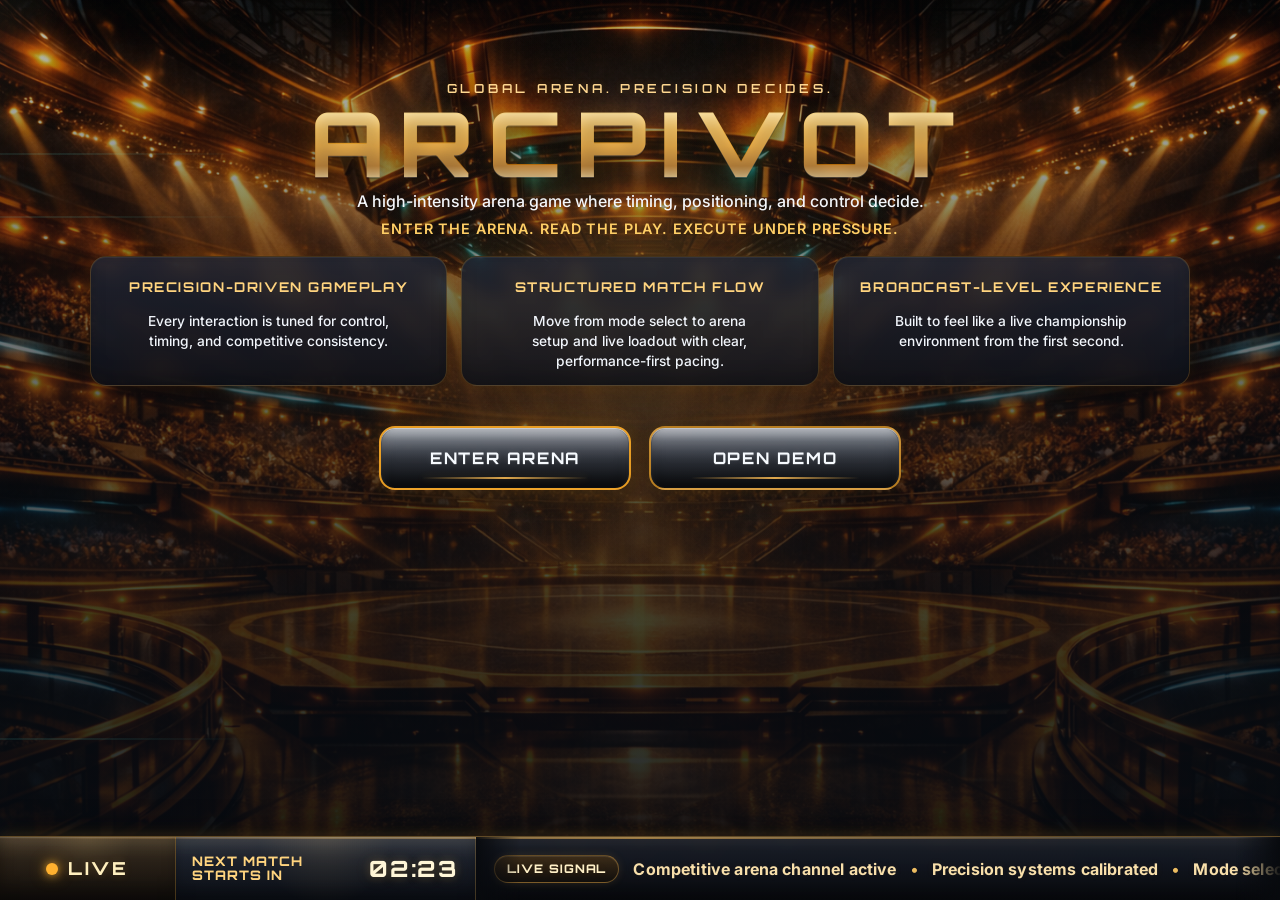
==== commit 0d2d0922: "Add files via upload" ====
--- a/index.html
+++ b/index.html
@@ -1,734 +1,181 @@
-<!DOCTYPE html>
-<html lang="en">
-<head>
-  <meta charset="UTF-8" />
-  <meta name="viewport" content="width=device-width, initial-scale=1.0, maximum-scale=5.0" />
-  <title>ArcPivot — System Online</title>
-
-  <link rel="icon" type="image/png" href="arcpivot_avatar_1024.png" />
-
-  <link
-    rel="stylesheet"
-    href="https://cdnjs.cloudflare.com/ajax/libs/font-awesome/6.4.0/css/all.min.css"
-  />
-
-  <style>
-    :root {
-      --primary: #f5a524;
-      --primary-dark: #d68f16;
-      --bg-dark: #0b0f14;
-      --bg-glow: #121821;
-      --text-color: #f5f7fa;
-      --muted: rgba(245, 247, 250, 0.72);
-      --terminal-bg: rgba(15, 20, 30, 0.85);
-      --grid-bg: rgba(255, 255, 255, 0.03);
-      --line: rgba(245, 165, 36, 0.22);
-      --line-strong: rgba(245, 165, 36, 0.48);
-      --shadow: 0 0 25px rgba(245, 165, 36, 0.25);
-      --radius: 12px;
-      --social-size: 56px;
-    }
-
-    * {
-      box-sizing: border-box;
-      margin: 0;
-      padding: 0;
-    }
-
-    html, body {
-      min-height: 100%;
-      scroll-behavior: smooth;
-    }
-
-    body {
-      background: radial-gradient(circle at top, var(--bg-glow), var(--bg-dark));
-      color: var(--text-color);
-      font-family: "Courier New", monospace;
-      overflow-x: hidden;
-      line-height: 1.6;
-      position: relative;
-      animation: backgroundPulse 12s ease-in-out infinite alternate;
-    }
-
-    @keyframes backgroundPulse {
-      0% { background-color: var(--bg-dark); }
-      100% { background-color: #101722; }
-    }
-
-    body::after {
-      content: "";
-      position: fixed;
-      inset: 0;
-      pointer-events: none;
-      background: repeating-linear-gradient(
-        to bottom,
-        rgba(255, 255, 255, 0.03),
-        rgba(255, 255, 255, 0.03) 1px,
-        transparent 1px,
-        transparent 2px
-      );
-      z-index: 999;
-    }
-
-    #matrix {
-      position: fixed;
-      inset: 0;
-      width: 100%;
-      height: 100%;
-      z-index: -1;
-      pointer-events: none;
-      opacity: 0.22;
-    }
-
-    .container {
-      position: relative;
-      z-index: 2;
-      max-width: 1100px;
-      margin: 0 auto;
-      padding: 20px;
-    }
-
-    .banner {
-      position: relative;
-      text-align: center;
-      padding: 70px 20px 50px;
-      border: 1px solid var(--line);
-      border-radius: var(--radius);
-      box-shadow: var(--shadow);
-      margin-bottom: 18px;
-      background: linear-gradient(
-        180deg,
-        rgba(255,255,255,0.01),
-        rgba(255,255,255,0.02)
-      );
-      overflow: hidden;
-    }
-
-    .banner::before {
-      content: "";
-      position: absolute;
-      left: -30%;
-      top: 0;
-      width: 30%;
-      height: 100%;
-      background: linear-gradient(
-        90deg,
-        transparent,
-        rgba(245, 165, 36, 0.06),
-        transparent
-      );
-      animation: sweepHero 8s linear infinite;
-      pointer-events: none;
-    }
-
-    @keyframes sweepHero {
-      0% { transform: translateX(0); }
-      100% { transform: translateX(500%); }
-    }
-
-    .hero-logo {
-      width: 120px;
-      height: 120px;
-      object-fit: cover;
-      border-radius: 50%;
-      display: block;
-      margin: 0 auto 18px;
-      box-shadow: 0 0 24px rgba(245, 165, 36, 0.35);
-      border: 1px solid rgba(245, 165, 36, 0.25);
-      transition: transform 0.5s ease, box-shadow 0.5s ease;
-    }
-
-    .banner:hover .hero-logo {
-      transform: translateY(-2px) scale(1.02);
-      box-shadow: 0 0 32px rgba(245, 165, 36, 0.42);
-    }
-
-    .banner h1 {
-      font-size: clamp(2.5rem, 8vw, 4.2rem);
-      letter-spacing: 6px;
-      color: var(--primary);
-      text-shadow: 0 0 15px rgba(245,165,36,0.8);
-      animation: glitch 5s infinite;
-    }
-
-    .banner h2 {
-      margin-top: 10px;
-      font-size: clamp(1rem, 4vw, 1.6rem);
-      opacity: 0.75;
-      letter-spacing: 3px;
-    }
-
-    @keyframes glitch {
-      0%, 100% { transform: translateX(0); }
-      25% { transform: translateX(-2px); }
-      50% { transform: translateX(2px); }
-      75% { transform: translateX(-1px); }
-    }
-
-    .section-divider {
-      position: relative;
-      height: 32px;
-      margin: 6px 0 10px;
-      overflow: hidden;
-    }
-
-    .section-divider::before {
-      content: "";
-      position: absolute;
-      left: 0;
-      right: 0;
-      top: 50%;
-      height: 1px;
-      background: linear-gradient(
-        90deg,
-        transparent,
-        rgba(245, 165, 36, 0.25),
-        rgba(245, 165, 36, 0.75),
-        rgba(245, 165, 36, 0.25),
-        transparent
-      );
-      transform: translateY(-50%);
-    }
-
-    .section-divider::after {
-      content: "";
-      position: absolute;
-      left: -20%;
-      top: 50%;
-      width: 20%;
-      height: 2px;
-      background: linear-gradient(
-        90deg,
-        transparent,
-        rgba(245, 165, 36, 0.85),
-        transparent
-      );
-      transform: translateY(-50%);
-      animation: dividerSweep 6s linear infinite;
-      opacity: 0.9;
-    }
-
-    @keyframes dividerSweep {
-      0% { transform: translate(-10%, -50%); }
-      100% { transform: translate(650%, -50%); }
-    }
-
-    .terminal {
-      position: relative;
-      background: var(--terminal-bg);
-      border: 1px solid var(--line-strong);
-      border-radius: var(--radius);
-      padding: 22px;
-      margin: 24px 0;
-      box-shadow: var(--shadow);
-      backdrop-filter: blur(2px);
-      overflow: hidden;
-    }
-
-    .terminal::before {
-      content: "";
-      position: absolute;
-      inset: 0;
-      border-radius: inherit;
-      pointer-events: none;
-      box-shadow: inset 0 0 0 1px rgba(245, 165, 36, 0.06);
-    }
-
-    .hero-panel {
-      padding: 14px;
-    }
-
-    .brand-panel {
-      width: 100%;
-      height: auto;
-      display: block;
-      border-radius: 8px;
-      border: 1px solid rgba(245, 165, 36, 0.18);
-      transform: translateZ(0);
-      transition: transform 0.4s ease, box-shadow 0.4s ease;
-    }
-
-    .hero-panel:hover .brand-panel {
-      transform: scale(1.01);
-      box-shadow: 0 0 22px rgba(245,165,36,0.18);
-    }
-
-    .typewriter {
-      min-height: 160px;
-      white-space: pre-wrap;
-      font-size: 0.95rem;
-      color: var(--primary);
-      text-shadow: 0 0 6px rgba(245,165,36,0.35);
-    }
-
-    .grid {
-      display: grid;
-      grid-template-columns: repeat(auto-fit, minmax(240px,1fr));
-      gap: 16px;
-      margin-top: 20px;
-    }
-
-    .grid-item {
-      background: var(--grid-bg);
-      border: 1px solid rgba(255,255,255,0.1);
-      padding: 18px;
-      border-radius: 6px;
-      transition: transform 0.35s ease, border-color 0.35s ease, box-shadow 0.35s ease;
-    }
-
-    .grid-item:hover {
-      transform: translateY(-4px);
-      border-color: rgba(245,165,36,0.28);
-      box-shadow: 0 0 18px rgba(245,165,36,0.12);
-    }
-
-    .grid-item strong {
-      color: var(--primary);
-      display: block;
-      margin-bottom: 8px;
-    }
-
-    /* Social command strip */
-    .social-command {
-      position: relative;
-      padding: 24px 18px 20px;
-      text-align: center;
-      background:
-        linear-gradient(180deg, rgba(255,255,255,0.02), rgba(255,255,255,0.01)),
-        rgba(15, 20, 30, 0.88);
-    }
-
-    .social-command::after {
-      content: "";
-      position: absolute;
-      left: -30%;
-      top: 0;
-      width: 24%;
-      height: 100%;
-      background: linear-gradient(
-        90deg,
-        transparent,
-        rgba(245, 165, 36, 0.08),
-        transparent
-      );
-      animation: socialSweep 7s linear infinite;
-      pointer-events: none;
-    }
-
-    @keyframes socialSweep {
-      0% { transform: translateX(0); }
-      100% { transform: translateX(620%); }
-    }
-
-    .social-label {
-      display: inline-block;
-      margin-bottom: 16px;
-      padding: 6px 12px;
-      border: 1px solid rgba(245,165,36,0.28);
-      border-radius: 999px;
-      color: var(--primary);
-      font-size: 0.78rem;
-      letter-spacing: 0.16em;
-      text-transform: uppercase;
-      background: rgba(245,165,36,0.05);
-      box-shadow: 0 0 10px rgba(245,165,36,0.08);
-    }
-
-    .socials {
-      display: flex;
-      justify-content: center;
-      align-items: center;
-      gap: 16px;
-      flex-wrap: wrap;
-      position: relative;
-      z-index: 2;
-    }
-
-    .social-icon {
-      width: var(--social-size);
-      height: var(--social-size);
-      border-radius: 50%;
-      display: inline-flex;
-      align-items: center;
-      justify-content: center;
-      text-decoration: none;
-      color: var(--text-color);
-      background:
-        radial-gradient(circle at 30% 30%, rgba(245,165,36,0.14), rgba(255,255,255,0.02));
-      border: 1px solid rgba(245,165,36,0.34);
-      box-shadow:
-        0 0 10px rgba(245,165,36,0.16),
-        inset 0 0 12px rgba(245,165,36,0.05);
-      transition:
-        transform 0.25s ease,
-        box-shadow 0.25s ease,
-        border-color 0.25s ease,
-        color 0.25s ease,
-        background 0.25s ease;
-      min-width: 44px;
-      min-height: 44px;
-      position: relative;
-      overflow: hidden;
-    }
-
-    .social-icon::before {
-      content: "";
-      position: absolute;
-      inset: 0;
-      background: linear-gradient(
-        135deg,
-        transparent 30%,
-        rgba(245,165,36,0.08),
-        transparent 70%
-      );
-      opacity: 0;
-      transition: opacity 0.25s ease;
-    }
-
-    .social-icon:hover {
-      transform: translateY(-2px) scale(1.05);
-      box-shadow:
-        0 0 22px rgba(245,165,36,0.30),
-        inset 0 0 14px rgba(245,165,36,0.08);
-      border-color: rgba(245,165,36,0.62);
-      color: var(--primary);
-    }
-
-    .social-icon:hover::before {
-      opacity: 1;
-    }
-
-    .social-icon:focus-visible {
-      outline: 2px solid rgba(245,165,36,0.9);
-      outline-offset: 3px;
-    }
-
-    .social-icon i {
-      font-size: 1.15rem;
-      position: relative;
-      z-index: 2;
-    }
-
-    .social-icon svg {
-      width: 18px;
-      height: 18px;
-      fill: currentColor;
-      display: block;
-      position: relative;
-      z-index: 2;
-    }
-
-    .footer {
-      margin: 50px 0 30px;
-      text-align: center;
-      font-size: 0.85rem;
-      opacity: 0.7;
-      color: var(--muted);
-    }
-
-    /* Reveal system */
-    .reveal {
-      opacity: 0;
-      transform: translateY(26px);
-      filter: blur(6px);
-      transition:
-        opacity 0.8s ease,
-        transform 0.8s ease,
-        filter 0.8s ease,
-        box-shadow 0.4s ease,
-        border-color 0.4s ease;
-      will-change: opacity, transform, filter;
-    }
-
-    .reveal.is-visible {
-      opacity: 1;
-      transform: translateY(0);
-      filter: blur(0);
-    }
-
-    .reveal.is-visible.terminal {
-      border-color: rgba(245,165,36,0.42);
-      box-shadow:
-        0 0 25px rgba(245,165,36,0.25),
-        0 0 0 1px rgba(245,165,36,0.05) inset;
-    }
-
-    @media (max-width: 768px) {
-      .banner {
-        padding: 56px 16px 38px;
-      }
-
-      .hero-logo {
-        width: 88px;
-        height: 88px;
-        margin-bottom: 14px;
-      }
-
-      .terminal {
-        padding: 18px;
-        margin: 20px 0;
-      }
-
-      .typewriter {
-        min-height: 140px;
-      }
-
-      .social-command {
-        padding: 22px 14px 18px;
-      }
-
-      .socials {
-        gap: 12px;
-      }
-
-      .social-icon {
-        width: 50px;
-        height: 50px;
-      }
-    }
-
-    @media (any-pointer: coarse) {
-      .social-icon {
-        min-width: 48px;
-        min-height: 48px;
-      }
-    }
-
-    @media (prefers-reduced-motion: reduce) {
-      html, body {
-        scroll-behavior: auto;
-      }
-
-      *,
-      *::before,
-      *::after {
-        animation: none !important;
-        transition: none !important;
-      }
-
-      .reveal {
-        opacity: 1 !important;
-        transform: none !important;
-        filter: none !important;
-      }
-    }
-  </style>
-</head>
-
-<body>
-  <canvas id="matrix"></canvas>
-
-  <div class="container">
-    <div class="banner reveal is-visible">
-      <img
-        src="arcpivot_avatar_1024.png"
-        alt="ArcPivot AP logo"
-        class="hero-logo"
-      />
-      <h1>ARCPIVOT</h1>
-      <h2>SYSTEM ONLINE — SKILL FIRST ARCADE</h2>
-    </div>
-
-    <div class="section-divider" aria-hidden="true"></div>
-
-    <div class="terminal hero-panel reveal">
-      <img
-        src="arcpivot_x_header_1500x500.png"
-        alt="ArcPivot branded header panel"
-        class="brand-panel"
-      />
-    </div>
-
-    <div class="terminal reveal">
-      <div id="typewriter" class="typewriter"></div>
-    </div>
-
-    <div class="section-divider" aria-hidden="true"></div>
-
-    <div class="terminal reveal">
-      <h3>What ArcPivot is</h3>
-      <div class="grid">
-        <div class="grid-item">
-          <strong>Skill Based</strong>
-          Competitive arcade play where skill decides outcomes.
-        </div>
-        <div class="grid-item">
-          <strong>Clear Systems</strong>
-          Rules stay visible and communication stays direct.
-        </div>
-        <div class="grid-item">
-          <strong>Fast Sessions</strong>
-          Built for accessible rounds and low-friction entry.
-        </div>
-        <div class="grid-item">
-          <strong>Proof First</strong>
-          We share progress when it is real, testable, or live.
-        </div>
-      </div>
-    </div>
-
-    <div class="section-divider" aria-hidden="true"></div>
-
-    <div class="terminal reveal">
-      <h3>What ArcPivot is not</h3>
-      <div class="grid">
-        <div class="grid-item">Not a casino</div>
-        <div class="grid-item">Not pay to win</div>
-        <div class="grid-item">Not a profit promise</div>
-        <div class="grid-item">Not built on noise</div>
-      </div>
-    </div>
-
-    <div class="section-divider" aria-hidden="true"></div>
-
-    <div class="terminal social-command reveal">
-      <div class="social-label">Connect</div>
-
-      <div class="socials" aria-label="ArcPivot social links">
-        <a
-          class="social-icon"
-          href="https://x.com/ArcPivot"
-          target="_blank"
-          rel="noopener noreferrer"
-          aria-label="ArcPivot on X"
-          title="ArcPivot on X"
-        >
-          <svg viewBox="0 0 24 24" aria-hidden="true">
-            <path d="M18.9 2H21l-6.6 7.5L22 22h-6.2l-4.9-6.4L5.3 22H3.2l7-8L2 2h6.3l4.4 5.8L18.9 2Zm-1.1 18h1.7L6.1 3.9H4.2L17.8 20Z"/>
-          </svg>
-        </a>
-
-        <a
-          class="social-icon"
-          href="mailto:playarcpivot@hotmail.com"
-          aria-label="Contact ArcPivot by email"
-          title="Email"
-        >
-          <i class="fa-solid fa-envelope" aria-hidden="true"></i>
-        </a>
-
-        <a
-          class="social-icon"
-          href="https://discord.gg/bMUwjgJ7GM"
-          target="_blank"
-          rel="noopener noreferrer"
-          aria-label="Join the ArcPivot Discord"
-          title="Discord"
-        >
-          <i class="fa-brands fa-discord" aria-hidden="true"></i>
-        </a>
-      </div>
-    </div>
-
-    <div class="footer reveal">
-      ArcPivot communicates based on real development progress.<br />
-      Features may change before release.
-    </div>
-  </div>
-
-  <script>
-    const text = `ArcPivot system booting…
-
-Skill decides outcomes.
-Rules stay visible.
-Noise stays out.
-
-Competitive arcade play,
-built for clarity and control.
-
-Status: in development.`;
-
-    let i = 0;
-    const el = document.getElementById("typewriter");
-    const reduceMotion = window.matchMedia("(prefers-reduced-motion: reduce)").matches;
-
-    function type() {
-      if (reduceMotion) {
-        el.textContent = text;
-        return;
-      }
-      if (i < text.length) {
-        el.innerHTML += text.charAt(i);
-        i++;
-        setTimeout(type, 18);
-      }
-    }
-
-    type();
-
-    // Reveal system
-    const revealElements = document.querySelectorAll(".reveal");
-
-    if (!reduceMotion && "IntersectionObserver" in window) {
-      const observer = new IntersectionObserver((entries) => {
-        entries.forEach((entry) => {
-          if (entry.isIntersecting) {
-            entry.target.classList.add("is-visible");
-            observer.unobserve(entry.target);
-          }
-        });
-      }, {
-        threshold: 0.18,
-        rootMargin: "0px 0px -8% 0px"
-      });
-
-      revealElements.forEach((element) => {
-        if (!element.classList.contains("is-visible")) {
-          observer.observe(element);
-        }
-      });
-    } else {
-      revealElements.forEach((element) => element.classList.add("is-visible"));
-    }
-
-    // Matrix background
-    const canvas = document.getElementById("matrix");
-    const ctx = canvas.getContext("2d");
-
-    function resize() {
-      canvas.width = window.innerWidth;
-      canvas.height = window.innerHeight;
-    }
-
-    const chars = "01▌▐░▒▓";
-    const fontSize = 14;
-    let columns;
-    let drops = [];
-
-    function initMatrix() {
-      resize();
-      columns = Math.floor(canvas.width / fontSize);
-      drops = Array(columns).fill(1);
-    }
-
-    function drawMatrix() {
-      if (reduceMotion) return;
-
-      ctx.fillStyle = "rgba(11,15,20,0.08)";
-      ctx.fillRect(0, 0, canvas.width, canvas.height);
-
-      ctx.fillStyle = "#f5a524";
-      ctx.font = fontSize + "px monospace";
-
-      for (let i = 0; i < drops.length; i++) {
-        const char = chars[Math.floor(Math.random() * chars.length)];
-        ctx.fillText(char, i * fontSize, drops[i] * fontSize);
-
-        if (drops[i] * fontSize > canvas.height && Math.random() > 0.975) {
-          drops[i] = 0;
-        }
-
-        drops[i]++;
-      }
-    }
-
-    window.addEventListener("resize", initMatrix);
-    initMatrix();
-
-    if (!reduceMotion) {
-      setInterval(drawMatrix, 50);
-    }
-  </script>
-</body>
-</html>
-``
+<!DOCTYPE html>
+<html lang="en">
+<head>
+  <meta charset="UTF-8" />
+  <meta name="viewport" content="width=device-width, initial-scale=1.0" />
+  <title>ArcPivot — Landing</title>
+  <link rel="stylesheet" href="flow.css" />
+</head>
+<body class="body--landing">
+  <div class="page-shell landing-page-shell">
+    <div class="top-mark">ARCPIVOT</div>
+
+    <main class="panel landing-panel">
+      <div class="landing-overlay"></div>
+      <div class="landing-sweep"></div>
+      <div class="landing-pulse"></div>
+
+      <div class="landing-scorebars">
+        <span class="landing-scorebar landing-scorebar--1"></span>
+        <span class="landing-scorebar landing-scorebar--2"></span>
+        <span class="landing-scorebar landing-scorebar--3"></span>
+      </div>
+
+      <div class="landing-shell">
+<section class="landing-hero">
+  <p class="landing-kicker">GLOBAL ARENA. PRECISION DECIDES.</p>
+
+  <h1 class="landing-title">ARCPIVOT</h1>
+
+  <p class="landing-subtitle">
+    A high-intensity arena game where timing, positioning, and control decide.
+  </p>
+
+  <p class="landing-support">
+    Enter the arena. Read the play. Execute under pressure.
+  </p>
+</section>
+
+<section class="landing-feature-grid">
+  <article class="landing-feature-card">
+    <div class="landing-feature-title">PRECISION-DRIVEN GAMEPLAY</div>
+    <div class="landing-feature-body">
+      Every interaction is tuned for control, timing, and competitive consistency.
+    </div>
+  </article>
+
+  <article class="landing-feature-card">
+    <div class="landing-feature-title">STRUCTURED MATCH FLOW</div>
+    <div class="landing-feature-body">
+      Move from mode select to arena setup and live loadout with clear, performance-first pacing.
+    </div>
+  </article>
+
+  <article class="landing-feature-card">
+    <div class="landing-feature-title">BROADCAST-LEVEL EXPERIENCE</div>
+    <div class="landing-feature-body">
+      Built to feel like a live championship environment from the first second.
+    </div>
+  </article>
+</section>
+
+<div class="landing-action-row">
+
+<a class="landing-button landing-button-primary" href="mode.html">
+  <span class="landing-button-label">Enter Arena</span>
+  <span class="button-signal"></span>
+</a>
+
+
+  <a class="landing-button landing-button-secondary" href="demo/index.html">
+    <span class="landing-button-label">Open Demo</span>
+    <span class="button-signal"></span>
+  </a>
+</div>
+      </div>
+
+<div class="landing-broadcast-bar">
+  <div class="landing-live-module">
+    <span class="landing-live-dot"></span>
+    <span class="landing-live-text">LIVE</span>
+  </div>
+
+  <div class="landing-status-module">
+    <span class="landing-status-label">NEXT MATCH STARTS IN</span>
+    <span class="landing-status-time" id="landing-countdown">02:24</span>
+  </div>
+
+<div class="landing-feed-window" aria-label="ArcPivot live broadcast updates">
+  <div class="landing-feed-marquee">
+    <div class="landing-feed-track">
+      <span class="landing-feed-tag">LIVE SIGNAL</span>
+      <span>Competitive arena channel active</span>
+      <span class="landing-feed-divider">•</span>
+      <span>Precision systems calibrated</span>
+      <span class="landing-feed-divider">•</span>
+      <span>Mode select standing by</span>
+      <span class="landing-feed-divider">•</span>
+      <span>Arena preview systems online</span>
+      <span class="landing-feed-divider">•</span>
+      <span>Loadout chamber ready</span>
+      <span class="landing-feed-divider">•</span>
+      <span>Championship signal stable</span>
+      <span class="landing-feed-divider">•</span>
+    </div>
+
+    <div class="landing-feed-track" aria-hidden="true">
+      <span class="landing-feed-tag">LIVE SIGNAL</span>
+      <span>Competitive arena channel active</span>
+      <span class="landing-feed-divider">•</span>
+      <span>Precision systems calibrated</span>
+      <span class="landing-feed-divider">•</span>
+      <span>Mode select standing by</span>
+      <span class="landing-feed-divider">•</span>
+      <span>Arena preview systems online</span>
+      <span class="landing-feed-divider">•</span>
+      <span>Loadout chamber ready</span>
+      <span class="landing-feed-divider">•</span>
+      <span>Championship signal stable</span>
+      <span class="landing-feed-divider">•</span>
+    </div>
+  </div>
+</div>
+</div>
+    </main>
+  </div>
+
+  <script>
+    const landingButtons = document.querySelectorAll('.landing-button');
+
+    landingButtons.forEach((button) => {
+      button.addEventListener('click', (event) => {
+        const targetHref = button.getAttribute('href');
+
+        if (targetHref) {
+          event.preventDefault();
+        }
+
+        button.classList.remove('is-fired');
+        void button.offsetWidth;
+        button.classList.add('is-fired');
+
+        setTimeout(() => {
+          button.classList.remove('is-fired');
+
+          if (targetHref) {
+            window.location.href = targetHref;
+          }
+        }, 240);
+      });
+
+      button.addEventListener('keydown', (event) => {
+        if (event.key === 'Enter' || event.key === ' ') {
+          event.preventDefault();
+          button.click();
+        }
+      });
+    });
+
+    const countdownElement = document.getElementById('landing-countdown');
+    let totalSeconds = 2 * 60 + 24;
+
+    function renderCountdown() {
+      const minutes = String(Math.floor(totalSeconds / 60)).padStart(2, '0');
+      const seconds = String(totalSeconds % 60).padStart(2, '0');
+      countdownElement.textContent = `${minutes}:${seconds}`;
+    }
+
+    renderCountdown();
+
+    setInterval(() => {
+      if (totalSeconds > 0) {
+        totalSeconds -= 1;
+      } else {
+        totalSeconds = 2 * 60 + 24;
+      }
+
+      renderCountdown();
+    }, 1000);
+  </script>
+</body>
+</html>
--- a/flow.css
+++ b/flow.css
@@ -0,0 +1,3397 @@
+@import url('https://fonts.googleapis.com/css2?family=Inter:wght@400;500;600;700&family=Orbitron:wght@500;700;800&display=swap');
+
+:root {
+  --bg: #070b11;
+  --bg-2: #0b1119;
+  --panel: rgba(11, 16, 24, 0.9);
+  --panel-2: rgba(17, 24, 36, 0.94);
+  --line: rgba(245, 165, 36, 0.28);
+  --line-strong: rgba(245, 165, 36, 0.78);
+  --text: #f5f7fa;
+  --muted: #b9c5d4;
+  --accent: #f5a524;
+  --accent-2: #ffcf66;
+  --teal: #5de6d9;
+  --shadow: 0 0 28px rgba(245, 165, 36, 0.12);
+}
+
+* {
+  box-sizing: border-box;
+  margin: 0;
+  padding: 0;
+}
+
+html,
+body {
+  width: 100%;
+  min-height: 100%;
+}
+
+body {
+  min-height: 100vh;
+  background:
+    radial-gradient(circle at top, rgba(28, 45, 71, 0.85) 0%, rgba(10, 15, 22, 0.96) 36%, rgba(6, 10, 15, 1) 70%),
+    linear-gradient(180deg, var(--bg-2) 0%, var(--bg) 100%);
+  color: var(--text);
+  font-family: "Inter", sans-serif;
+}
+
+a,
+a:visited {
+  color: inherit;
+  text-decoration: none;
+}
+
+.page-shell {
+  width: min(1280px, 100%);
+  min-height: 100vh;
+  margin: 0 auto;
+  padding: 24px 16px 28px;
+  display: flex;
+  flex-direction: column;
+  align-items: center;
+}
+
+.top-mark {
+  font-family: "Orbitron", sans-serif;
+  font-size: 0.82rem;
+  letter-spacing: 0.42em;
+  color: #f5c46b;
+  margin-bottom: 18px;
+  text-align: center;
+  text-shadow: 0 0 10px rgba(245, 165, 36, 0.24);
+}
+
+.panel {
+  width: min(100%, 1120px);
+  border: 1px solid rgba(245, 165, 36, 0.32);
+  border-radius: 18px;
+  background:
+    linear-gradient(180deg, rgba(19, 27, 39, 0.95) 0%, rgba(10, 15, 22, 0.97) 100%);
+  box-shadow:
+    0 0 30px rgba(245, 165, 36, 0.1),
+    inset 0 1px 0 rgba(255, 255, 255, 0.03);
+  padding: 28px 24px 26px;
+  position: relative;
+  overflow: hidden;
+}
+
+.panel::before {
+  content: "";
+  position: absolute;
+  inset: 0;
+  background:
+    linear-gradient(90deg, rgba(245, 165, 36, 0.05) 0%, rgba(245, 165, 36, 0) 14%, rgba(245, 165, 36, 0) 86%, rgba(245, 165, 36, 0.05) 100%);
+  pointer-events: none;
+}
+
+.panel::after {
+  content: "";
+  position: absolute;
+  top: -8%;
+  left: -22%;
+  width: 44%;
+  height: 40%;
+  background: linear-gradient(
+    110deg,
+    rgba(255, 255, 255, 0),
+    rgba(255, 223, 145, 0.08),
+    rgba(255, 255, 255, 0)
+  );
+  transform: rotate(-10deg);
+  filter: blur(14px);
+  pointer-events: none;
+  animation: panelMetalSweep 11s ease-in-out infinite;
+}
+
+.page-title {
+  font-family: "Orbitron", sans-serif;
+  color: var(--accent);
+  font-size: clamp(2rem, 5vw, 3.2rem);
+  letter-spacing: 0.14em;
+  text-align: center;
+  margin-bottom: 10px;
+  text-shadow: 0 0 14px rgba(245, 165, 36, 0.22);
+}
+
+.page-subtitle {
+  color: var(--text);
+  font-size: 1rem;
+  line-height: 1.7;
+  text-align: center;
+  max-width: 820px;
+  margin-bottom: 24px;
+}
+
+.summary-box {
+  margin-top: 10px;
+  margin-bottom: 8px;
+  padding: 16px;
+  border-radius: 14px;
+  border: 1px solid rgba(245, 165, 36, 0.2);
+  background: rgba(0, 0, 0, 0.16);
+  color: var(--muted);
+  line-height: 1.7;
+}
+
+.summary-box strong {
+  color: var(--accent);
+}
+
+.button-row,
+.footer-actions {
+  display: flex;
+  flex-wrap: wrap;
+  gap: 14px;
+  margin-top: 22px;
+}
+
+.primary-button,
+.secondary-button {
+  display: inline-flex;
+  align-items: center;
+  justify-content: center;
+  min-width: 220px;
+  min-height: 58px;
+  padding: 14px 20px;
+  border-radius: 12px;
+  font-family: "Orbitron", sans-serif;
+  font-size: 0.95rem;
+  font-weight: 700;
+  letter-spacing: 0.08em;
+  text-transform: uppercase;
+  cursor: pointer;
+  transition:
+    transform 0.18s ease,
+    box-shadow 0.18s ease,
+    border-color 0.18s ease,
+    filter 0.18s ease;
+}
+
+.primary-button {
+  color: #fff6d6;
+  border: 1px solid rgba(245, 165, 36, 0.96);
+  background:
+    linear-gradient(180deg, rgba(96, 61, 14, 0.86) 0%, rgba(34, 22, 10, 0.94) 46%, rgba(12, 10, 8, 0.97) 100%);
+  box-shadow:
+    inset 0 1px 0 rgba(255, 244, 207, 0.28),
+    inset 0 -10px 18px rgba(120, 72, 10, 0.42),
+    inset 0 0 26px rgba(255, 214, 120, 0.06),
+    0 12px 24px rgba(0, 0, 0, 0.26),
+    0 0 22px rgba(245, 165, 36, 0.16);
+}
+
+.primary-button:hover {
+  transform: translateY(-2px) scale(1.015);
+  box-shadow:
+    inset 0 1px 0 rgba(255, 244, 207, 0.32),
+    inset 0 -10px 18px rgba(120, 72, 10, 0.46),
+    inset 0 0 28px rgba(255, 214, 120, 0.08),
+    0 16px 28px rgba(0, 0, 0, 0.28),
+    0 0 26px rgba(245, 165, 36, 0.28);
+}
+
+.secondary-button {
+  color: #f2f7ff;
+  border: 1px solid rgba(210, 220, 235, 0.28);
+  background:
+    linear-gradient(
+      180deg,
+      rgba(152, 161, 174, 0.92) 0%,
+      rgba(77, 86, 99, 0.94) 18%,
+      rgba(39, 45, 54, 0.98) 48%,
+      rgba(15, 18, 24, 1) 100%
+    );
+  box-shadow:
+    inset 0 1px 0 rgba(255, 255, 255, 0.4),
+    inset 0 10px 12px rgba(255, 255, 255, 0.06),
+    inset 0 -10px 14px rgba(0, 0, 0, 0.34),
+    0 12px 24px rgba(0, 0, 0, 0.24);
+}
+
+.secondary-button:hover {
+  transform: translateY(-2px);
+  box-shadow:
+    inset 0 1px 0 rgba(255, 255, 255, 0.46),
+    inset 0 12px 12px rgba(255, 255, 255, 0.08),
+    inset 0 -10px 14px rgba(0, 0, 0, 0.38),
+    0 14px 24px rgba(0, 0, 0, 0.24),
+    0 0 16px rgba(93, 230, 217, 0.18);
+}
+
+/* Chrome / premium button system */
+.landing-button {
+  position: relative;
+  min-width: 248px;
+  min-height: 66px;
+  padding: 0 26px;
+  border-radius: 16px;
+  display: inline-flex;
+  align-items: center;
+  justify-content: center;
+  text-align: center;
+  line-height: 1;
+  font-family: "Orbitron", sans-serif;
+  font-size: 1rem;
+  font-weight: 700;
+  letter-spacing: 0.11em;
+  text-transform: uppercase;
+  overflow: hidden;
+  isolation: isolate;
+  transform-style: preserve-3d;
+  transition:
+    transform 0.18s ease,
+    box-shadow 0.18s ease,
+    border-color 0.18s ease,
+    filter 0.18s ease;
+}
+
+.landing-button-label {
+  display: block;
+  width: 100%;
+  text-align: center;
+  position: relative;
+  z-index: 3;
+  color: #f7fbff;
+  text-shadow:
+    0 1px 0 rgba(255, 255, 255, 0.16),
+    0 0 10px rgba(255, 255, 255, 0.08);
+}
+
+.landing-button::before {
+  content: "";
+  position: absolute;
+  inset: 1px;
+  border-radius: 14px;
+  z-index: -1;
+  background:
+    linear-gradient(
+      180deg,
+      rgba(255, 255, 255, 0.28) 0%,
+      rgba(255, 255, 255, 0.12) 16%,
+      rgba(255, 255, 255, 0.02) 38%,
+      rgba(0, 0, 0, 0.12) 62%,
+      rgba(0, 0, 0, 0.26) 100%
+    );
+}
+
+.landing-button::after {
+  content: "";
+  position: absolute;
+  top: -28%;
+  left: -42%;
+  width: 34%;
+  height: 170%;
+  transform: skewX(-18deg);
+  opacity: 0;
+  z-index: 2;
+  background: linear-gradient(
+    90deg,
+    rgba(255, 255, 255, 0),
+    rgba(255, 255, 255, 0.78),
+    rgba(255, 255, 255, 0)
+  );
+  filter: blur(1.5px);
+  transition: transform 0.42s ease, opacity 0.22s ease, left 0.42s ease;
+}
+
+.landing-button:hover::after {
+  left: 118%;
+  opacity: 1;
+}
+
+.landing-button-primary {
+  color: #f9fbff;
+  border: 1px solid rgba(245, 165, 36, 0.88);
+  background:
+    linear-gradient(
+      180deg,
+      rgba(136, 143, 154, 0.98) 0%,
+      rgba(76, 82, 92, 0.98) 20%,
+      rgba(45, 49, 57, 0.99) 48%,
+      rgba(18, 20, 24, 1) 100%
+    );
+  box-shadow:
+    inset 0 1px 0 rgba(255, 255, 255, 0.42),
+    inset 0 10px 12px rgba(255, 255, 255, 0.08),
+    inset 0 -10px 14px rgba(0, 0, 0, 0.34),
+    0 12px 24px rgba(0, 0, 0, 0.26),
+    0 0 18px rgba(245, 165, 36, 0.14);
+}
+
+.landing-button-primary:hover {
+  transform: translateY(-2px) scale(1.015);
+  box-shadow:
+    inset 0 1px 0 rgba(255, 255, 255, 0.5),
+    inset 0 12px 14px rgba(255, 255, 255, 0.1),
+    inset 0 -10px 14px rgba(0, 0, 0, 0.38),
+    0 16px 28px rgba(0, 0, 0, 0.28),
+    0 0 24px rgba(245, 165, 36, 0.24);
+}
+
+.landing-button-secondary {
+  color: #f2f7ff;
+  border: 1px solid rgba(210, 220, 235, 0.28);
+  background:
+    linear-gradient(
+      180deg,
+      rgba(152, 161, 174, 0.92) 0%,
+      rgba(77, 86, 99, 0.94) 18%,
+      rgba(39, 45, 54, 0.98) 48%,
+      rgba(15, 18, 24, 1) 100%
+    );
+  box-shadow:
+    inset 0 1px 0 rgba(255, 255, 255, 0.4),
+    inset 0 10px 12px rgba(255, 255, 255, 0.06),
+    inset 0 -10px 14px rgba(0, 0, 0, 0.34),
+    0 12px 24px rgba(0, 0, 0, 0.24);
+}
+
+.landing-button-secondary .button-signal {
+  position: absolute;
+  left: 16%;
+  right: 16%;
+  bottom: 9px;
+  height: 2px;
+  border-radius: 999px;
+  background: linear-gradient(
+    90deg,
+    rgba(93, 230, 217, 0.08),
+    rgba(93, 230, 217, 0.95),
+    rgba(93, 230, 217, 0.08)
+  );
+  transition:
+    transform 0.22s ease,
+    box-shadow 0.22s ease,
+    opacity 0.22s ease;
+  opacity: 0.88;
+  z-index: 3;
+}
+
+.landing-button-secondary:hover {
+  transform: translateY(-2px);
+  box-shadow:
+    inset 0 1px 0 rgba(255, 255, 255, 0.46),
+    inset 0 12px 12px rgba(255, 255, 255, 0.08),
+    inset 0 -10px 14px rgba(0, 0, 0, 0.38),
+    0 14px 24px rgba(0, 0, 0, 0.24),
+    0 0 16px rgba(93, 230, 217, 0.18);
+}
+
+.landing-button-secondary:hover .button-signal {
+  transform: scaleY(2);
+  box-shadow: 0 0 12px rgba(93, 230, 217, 0.3);
+  opacity: 1;
+}
+
+.landing-button.is-fired {
+  animation: landingButtonFire 0.38s ease-out;
+}
+
+.landing-button.is-fired::after {
+  opacity: 1;
+}
+
+/* Landing page */
+.hero-panel {
+  min-height: 74vh;
+  display: flex;
+  flex-direction: column;
+  justify-content: center;
+  align-items: center;
+  text-align: center;
+  position: relative;
+  isolation: isolate;
+}
+
+.hero-panel--landing {
+  background:
+    linear-gradient(180deg, rgba(8, 12, 18, 0.28) 0%, rgba(8, 12, 18, 0.78) 100%),
+    url("assets/webflow/landing/landing_bg_01.png") center center / cover no-repeat;
+}
+
+.hero-overlay {
+  position: absolute;
+  inset: 0;
+  background:
+    radial-gradient(circle at center, rgba(245, 165, 36, 0.08) 0%, rgba(0, 0, 0, 0) 42%),
+    linear-gradient(180deg, rgba(6, 10, 15, 0.1) 0%, rgba(6, 10, 15, 0.56) 100%);
+  pointer-events: none;
+  z-index: 1;
+}
+
+.hero-amber-sweep {
+  position: absolute;
+  inset: 0;
+  z-index: 1;
+  pointer-events: none;
+  overflow: hidden;
+}
+
+.hero-amber-sweep::before {
+  content: "";
+  position: absolute;
+  top: -8%;
+  left: -35%;
+  width: 45%;
+  height: 30%;
+  background: linear-gradient(
+    90deg,
+    rgba(245, 165, 36, 0),
+    rgba(245, 165, 36, 0.14),
+    rgba(255, 207, 102, 0.22),
+    rgba(245, 165, 36, 0)
+  );
+  filter: blur(18px);
+  transform: rotate(-8deg);
+  animation: landingAmberSweep 10s ease-in-out infinite;
+}
+
+.hero-pulse {
+  position: absolute;
+  left: 50%;
+  top: 34%;
+  width: 340px;
+  height: 340px;
+  transform: translate(-50%, -50%);
+  border-radius: 50%;
+  background: radial-gradient(circle, rgba(245, 165, 36, 0.18) 0%, rgba(245, 165, 36, 0.06) 34%, rgba(245, 165, 36, 0) 72%);
+  filter: blur(8px);
+  z-index: 1;
+  pointer-events: none;
+  animation: landingPulse 9s ease-in-out infinite;
+}
+
+.hero-scorebars {
+  position: absolute;
+  inset: 0;
+  z-index: 1;
+  pointer-events: none;
+  overflow: hidden;
+}
+
+.hero-scorebar {
+  position: absolute;
+  left: -30%;
+  width: 52%;
+  height: 2px;
+  background: linear-gradient(
+    90deg,
+    rgba(93, 230, 217, 0),
+    rgba(93, 230, 217, 0.18),
+    rgba(93, 230, 217, 0.34),
+    rgba(93, 230, 217, 0)
+  );
+  filter: blur(0.4px);
+  opacity: 0.45;
+}
+
+.hero-scorebar--1 {
+  top: 17%;
+  animation: scoreboardBarMove1 14s linear infinite;
+}
+
+.hero-scorebar--2 {
+  top: 24%;
+  animation: scoreboardBarMove2 18s linear infinite;
+}
+
+.hero-scorebar--3 {
+  top: 78%;
+  animation: scoreboardBarMove3 16s linear infinite;
+}
+
+.hero-content {
+  position: relative;
+  z-index: 2;
+  width: 100%;
+}
+
+.hero-content--landing {
+  max-width: 960px;
+}
+
+.hero-copy-stack {
+  display: flex;
+  flex-direction: column;
+  align-items: center;
+  gap: 8px;
+  margin-bottom: 24px;
+  padding-inline: 10px;
+}
+
+.hero-kicker--landing {
+  font-family: "Orbitron", sans-serif;
+  font-size: 0.8rem;
+  font-weight: 600;
+  letter-spacing: 0.42em;
+  color: #ffd38a;
+  text-transform: uppercase;
+  margin-bottom: 4px;
+  text-shadow: 0 0 10px rgba(245, 165, 36, 0.18);
+}
+
+.hero-title--landing {
+  font-family: "Orbitron", sans-serif;
+  font-size: clamp(4.15rem, 9vw, 6.1rem);
+  font-weight: 800;
+  line-height: 0.94;
+  letter-spacing: 0.16em;
+  text-transform: uppercase;
+  margin: 0;
+  background: linear-gradient(
+    180deg,
+    #fff8da 0%,
+    #ffe08a 14%,
+    #f7bc3d 34%,
+    #f5a524 52%,
+    #b86b0a 76%,
+    #fff1bc 100%
+  );
+  -webkit-background-clip: text;
+  background-clip: text;
+  -webkit-text-fill-color: transparent;
+  text-shadow:
+    0 1px 0 rgba(255, 255, 255, 0.22),
+    0 0 20px rgba(245, 165, 36, 0.16),
+    0 8px 18px rgba(0, 0, 0, 0.34);
+  filter: drop-shadow(0 2px 0 rgba(0, 0, 0, 0.28));
+  max-width: 100%;
+}
+
+.hero-subtitle--landing {
+  max-width: 640px;
+  font-family: "Inter", sans-serif;
+  font-size: clamp(1.04rem, 1.65vw, 1.22rem);
+  font-weight: 500;
+  line-height: 1.48;
+  color: #f3f6fa;
+  text-align: center;
+  margin: 2px 0 0;
+}
+
+.hero-support--landing {
+  font-family: "Inter", sans-serif;
+  font-size: 0.96rem;
+  font-weight: 600;
+  line-height: 1.45;
+  letter-spacing: 0.08em;
+  color: #ffcf66;
+  text-align: center;
+  margin: 2px 0 0;
+  text-shadow: 0 0 10px rgba(245, 165, 36, 0.12);
+}
+
+.landing-feature-grid {
+  width: 100%;
+  display: grid;
+  grid-template-columns: repeat(3, minmax(0, 1fr));
+  gap: 14px;
+  margin-bottom: 22px;
+  align-items: stretch;
+}
+
+.landing-feature-card {
+  min-height: 148px;
+  display: flex;
+  flex-direction: column;
+  justify-content: flex-start;
+  gap: 10px;
+  padding: 18px 18px 16px;
+  border-radius: 16px;
+  border: 1px solid rgba(245, 165, 36, 0.22);
+  background:
+    linear-gradient(180deg, rgba(21, 29, 43, 0.76) 0%, rgba(11, 16, 24, 0.68) 100%);
+  backdrop-filter: blur(10px);
+  -webkit-backdrop-filter: blur(10px);
+  box-shadow:
+    inset 0 1px 0 rgba(255, 255, 255, 0.04),
+    inset 0 -8px 14px rgba(0, 0, 0, 0.12),
+    0 10px 24px rgba(0, 0, 0, 0.2);
+  position: relative;
+  overflow: hidden;
+  transition: transform 0.18s ease, border-color 0.18s ease, box-shadow 0.18s ease;
+}
+
+.landing-feature-card::before {
+  content: "";
+  position: absolute;
+  top: 0;
+  left: -55%;
+  width: 55%;
+  height: 2px;
+  background: linear-gradient(
+    90deg,
+    rgba(245, 165, 36, 0),
+    rgba(255, 207, 102, 0.86),
+    rgba(245, 165, 36, 0)
+  );
+  animation: landingCardShimmer 9s ease-in-out infinite;
+}
+
+.landing-feature-card:hover {
+  transform: translateY(-4px);
+  border-color: rgba(245, 165, 36, 0.42);
+  box-shadow:
+    inset 0 1px 0 rgba(255, 255, 255, 0.03),
+    0 16px 30px rgba(0, 0, 0, 0.24),
+    0 0 18px rgba(245, 165, 36, 0.1);
+}
+
+.landing-feature-title {
+  font-family: "Orbitron", sans-serif;
+  font-size: 0.9rem;
+  font-weight: 700;
+  letter-spacing: 0.12em;
+  color: #ffcf66;
+  text-transform: uppercase;
+  text-align: center;
+  line-height: 1.3;
+  min-height: 2.5em;
+  display: flex;
+  align-items: center;
+  justify-content: center;
+}
+
+.landing-feature-body {
+  font-family: "Inter", sans-serif;
+  font-size: 0.92rem;
+  font-weight: 500;
+  line-height: 1.55;
+  color: #edf2f7;
+  text-align: center;
+  max-width: 28ch;
+  margin-inline: auto;
+}
+
+.button-row--landing {
+  justify-content: center;
+  gap: 20px;
+  align-items: center;
+  margin-top: 6px;
+}
+
+/* Mode / Arena cards */
+.card-grid {
+  display: grid;
+  grid-template-columns: repeat(3, minmax(0, 1fr));
+  gap: 16px;
+  margin-top: 10px;
+  margin-bottom: 26px;
+}
+
+.mode-grid {
+  align-items: stretch;
+}
+
+.card-button {
+  width: 100%;
+  min-height: 132px;
+  padding: 16px;
+  border-radius: 16px;
+  background:
+    linear-gradient(180deg, rgba(17, 24, 36, 0.96) 0%, rgba(12, 18, 28, 0.98) 100%);
+  color: var(--text);
+  border: 1px solid rgba(245, 165, 36, 0.18);
+  text-align: left;
+  box-shadow: inset 0 1px 0 rgba(255, 255, 255, 0.02);
+  cursor: pointer;
+  transition:
+    transform 0.15s ease,
+    border-color 0.15s ease,
+    background 0.15s ease,
+    box-shadow 0.15s ease;
+}
+
+.card-button:hover {
+  transform: translateY(-1px);
+}
+
+.card-button.active {
+  border-color: var(--line-strong);
+  background:
+    linear-gradient(180deg, rgba(245, 165, 36, 0.14) 0%, rgba(16, 23, 34, 0.98) 100%);
+  box-shadow:
+    0 0 18px rgba(245, 165, 36, 0.14),
+    inset 0 0 0 1px rgba(245, 165, 36, 0.12);
+}
+
+.card-title {
+  font-family: "Orbitron", sans-serif;
+  color: var(--accent);
+  font-size: 1.08rem;
+  margin-bottom: 10px;
+  letter-spacing: 0.06em;
+}
+
+.card-body {
+  color: var(--text);
+  font-size: 0.92rem;
+  line-height: 1.58;
+}
+
+.card-status {
+  display: inline-block;
+  margin-top: 10px;
+  color: var(--accent-2);
+  font-size: 0.82rem;
+  letter-spacing: 0.04em;
+}
+
+.mode-choice-button {
+  min-width: 100%;
+  min-height: 168px;
+  padding: 18px 18px 16px;
+  border-radius: 18px;
+}
+
+.mode-choice-inner {
+  width: 100%;
+  display: flex;
+  flex-direction: column;
+  align-items: center;
+  justify-content: center;
+  gap: 10px;
+  text-align: center;
+  position: relative;
+  z-index: 3;
+}
+
+.mode-choice-title {
+  font-family: "Orbitron", sans-serif;
+  font-size: 1rem;
+  font-weight: 700;
+  letter-spacing: 0.14em;
+  color: #fff7da;
+  text-transform: uppercase;
+  line-height: 1.2;
+}
+
+.mode-choice-body {
+  max-width: 28ch;
+  font-family: "Inter", sans-serif;
+  font-size: 0.94rem;
+  font-weight: 500;
+  line-height: 1.52;
+  color: #eef3f8;
+  text-transform: none;
+  letter-spacing: normal;
+}
+
+.mode-choice-status {
+  font-family: "Inter", sans-serif;
+  font-size: 0.82rem;
+  font-weight: 600;
+  letter-spacing: 0.05em;
+  color: #ffcf66;
+  text-transform: none;
+}
+
+/* Select page */
+.select-panel {
+  min-height: 78vh;
+  border: 1px solid rgba(245, 165, 36, 0.28);
+  background:
+    linear-gradient(180deg, rgba(8, 12, 18, 0.18) 0%, rgba(8, 12, 18, 0.84) 100%),
+    url("assets/webflow/select/select_bg_01.png") center center / cover no-repeat;
+  box-shadow:
+    0 0 34px rgba(245, 165, 36, 0.1),
+    inset 0 1px 0 rgba(255, 255, 255, 0.03);
+  padding-bottom: 72px;
+}
+
+.select-overlay {
+  position: absolute;
+  inset: 0;
+  background:
+    radial-gradient(circle at center, rgba(245, 165, 36, 0.07) 0%, rgba(0, 0, 0, 0) 42%),
+    linear-gradient(180deg, rgba(6, 10, 15, 0.12) 0%, rgba(6, 10, 15, 0.6) 100%);
+  pointer-events: none;
+  z-index: 1;
+}
+
+.select-spotlight {
+  position: absolute;
+  top: -10%;
+  width: 34%;
+  height: 46%;
+  pointer-events: none;
+  z-index: 1;
+  filter: blur(18px);
+  opacity: 0.42;
+}
+
+.select-spotlight--left {
+  left: -4%;
+  background: linear-gradient(
+    180deg,
+    rgba(255, 214, 120, 0.18),
+    rgba(245, 165, 36, 0.05),
+    rgba(245, 165, 36, 0)
+  );
+  transform: rotate(-10deg);
+  animation: selectSpotlightLeft 11s ease-in-out infinite;
+}
+
+.select-spotlight--right {
+  right: -4%;
+  background: linear-gradient(
+    180deg,
+    rgba(255, 214, 120, 0.18),
+    rgba(245, 165, 36, 0.05),
+    rgba(245, 165, 36, 0)
+  );
+  transform: rotate(10deg);
+  animation: selectSpotlightRight 11s ease-in-out infinite;
+}
+
+.select-sweep {
+  position: absolute;
+  inset: 0;
+  pointer-events: none;
+  z-index: 1;
+  overflow: hidden;
+}
+
+.select-sweep::before {
+  content: "";
+  position: absolute;
+  top: -10%;
+  left: -40%;
+  width: 38%;
+  height: 120%;
+  background: linear-gradient(
+    90deg,
+    rgba(255, 255, 255, 0),
+    rgba(255, 214, 120, 0.12),
+    rgba(255, 255, 255, 0)
+  );
+  transform: skewX(-18deg);
+  filter: blur(6px);
+  animation: selectSweep 9s ease-in-out infinite;
+}
+
+.select-haze {
+  position: absolute;
+  inset: 0;
+  pointer-events: none;
+  z-index: 1;
+  background:
+    radial-gradient(circle at 50% 44%, rgba(255, 200, 90, 0.08), rgba(255, 200, 90, 0) 48%);
+  animation: selectHazePulse 10s ease-in-out infinite;
+}
+
+.select-shell {
+  position: relative;
+  z-index: 2;
+  width: 100%;
+}
+
+.select-header {
+  display: flex;
+  flex-direction: column;
+  align-items: center;
+  gap: 12px;
+  margin-bottom: 24px;
+}
+
+.select-meta {
+  width: 100%;
+  display: grid;
+  grid-template-columns: repeat(3, minmax(0, 1fr));
+  gap: 12px;
+}
+
+.select-meta-box {
+  margin: 0;
+  text-align: center;
+}
+
+.select-stage {
+  display: grid;
+  grid-template-columns: 1fr 1.15fr 1fr;
+  gap: 16px;
+  align-items: stretch;
+}
+
+.preview-panel,
+.selection-core {
+  position: relative;
+  overflow: hidden;
+  border: 1px solid rgba(245, 165, 36, 0.22);
+  border-radius: 18px;
+  background:
+    linear-gradient(180deg, rgba(23, 31, 46, 0.8) 0%, rgba(11, 16, 24, 0.74) 100%);
+  backdrop-filter: blur(12px);
+  -webkit-backdrop-filter: blur(12px);
+  box-shadow:
+    inset 0 1px 0 rgba(255, 255, 255, 0.05),
+    inset 0 -10px 18px rgba(0, 0, 0, 0.16),
+    0 12px 26px rgba(0, 0, 0, 0.22);
+}
+
+.preview-panel::before,
+.selection-core::before {
+  content: "";
+  position: absolute;
+  top: 0;
+  left: -45%;
+  width: 45%;
+  height: 2px;
+  background: linear-gradient(
+    90deg,
+    rgba(245, 165, 36, 0),
+    rgba(255, 207, 102, 0.9),
+    rgba(245, 165, 36, 0)
+  );
+  animation: selectModuleShimmer 10s ease-in-out infinite;
+}
+
+.preview-panel::after,
+.selection-core::after {
+  content: "";
+  position: absolute;
+  inset: 0;
+  background:
+    linear-gradient(180deg, rgba(255, 255, 255, 0.035) 0%, rgba(255, 255, 255, 0) 26%),
+    radial-gradient(circle at top, rgba(255, 214, 120, 0.06), rgba(255, 214, 120, 0) 38%);
+  pointer-events: none;
+}
+
+.preview-panel {
+  padding: 18px 16px 16px;
+  display: flex;
+  flex-direction: column;
+  gap: 12px;
+  cursor: pointer;
+  transition:
+    transform 0.18s ease,
+    border-color 0.18s ease,
+    box-shadow 0.18s ease;
+}
+
+.preview-panel:hover {
+  transform: translateY(-2px);
+}
+
+.preview-panel--active {
+  border-color: rgba(245, 165, 36, 0.42);
+  box-shadow:
+    inset 0 1px 0 rgba(255, 255, 255, 0.06),
+    inset 0 -10px 18px rgba(0, 0, 0, 0.18),
+    0 14px 28px rgba(0, 0, 0, 0.22),
+    0 0 18px rgba(245, 165, 36, 0.1);
+}
+
+.preview-kicker {
+  font-family: "Orbitron", sans-serif;
+  font-size: 0.78rem;
+  font-weight: 700;
+  letter-spacing: 0.2em;
+  color: #ffcf66;
+  text-transform: uppercase;
+  text-align: center;
+}
+
+.preview-title {
+  font-family: "Orbitron", sans-serif;
+  font-size: 1.02rem;
+  font-weight: 700;
+  letter-spacing: 0.14em;
+  color: #f8fbff;
+  text-transform: uppercase;
+  text-align: center;
+  text-shadow: 0 0 12px rgba(245, 165, 36, 0.08);
+}
+
+.preview-edit-state {
+  font-family: "Inter", sans-serif;
+  font-size: 0.82rem;
+  font-weight: 600;
+  letter-spacing: 0.04em;
+  color: #ffcf66;
+  text-align: center;
+  opacity: 0.92;
+}
+
+.preview-visual {
+  min-height: 260px;
+  border-radius: 16px;
+  border: 1px solid rgba(245, 165, 36, 0.18);
+  background:
+    linear-gradient(180deg, rgba(30, 40, 56, 0.82) 0%, rgba(9, 13, 18, 0.9) 100%);
+  box-shadow:
+    inset 0 1px 0 rgba(255, 255, 255, 0.06),
+    inset 0 -10px 18px rgba(0, 0, 0, 0.18),
+    0 10px 20px rgba(0, 0, 0, 0.18);
+  display: flex;
+  align-items: center;
+  justify-content: center;
+  position: relative;
+  overflow: hidden;
+}
+
+.preview-silhouette {
+  width: 54%;
+  height: 72%;
+  border-radius: 24px;
+  background:
+    linear-gradient(180deg, rgba(210, 218, 230, 0.22) 0%, rgba(70, 76, 88, 0.42) 42%, rgba(16, 19, 24, 0.58) 100%);
+  box-shadow:
+    inset 0 1px 0 rgba(255, 255, 255, 0.1),
+    inset 0 10px 12px rgba(255, 255, 255, 0.04),
+    0 0 18px rgba(245, 165, 36, 0.1);
+}
+
+.preview-silhouette--right {
+  background:
+    linear-gradient(180deg, rgba(180, 188, 202, 0.14) 0%, rgba(44, 50, 60, 0.34) 52%, rgba(14, 17, 22, 0.46) 100%);
+}
+
+.preview-loadout {
+  display: flex;
+  flex-direction: column;
+  gap: 8px;
+}
+
+.preview-loadout-line {
+  font-family: "Inter", sans-serif;
+  font-size: 0.95rem;
+  line-height: 1.5;
+  color: #eef3f8;
+  text-align: center;
+}
+
+.selection-core {
+  padding: 18px 18px 16px;
+  display: flex;
+  flex-direction: column;
+  gap: 16px;
+}
+
+.selection-focus-switch {
+  display: grid;
+  grid-template-columns: repeat(2, minmax(0, 1fr));
+  gap: 10px;
+}
+
+.focus-chip {
+  min-height: 46px;
+  border-radius: 12px;
+  border: 1px solid rgba(245, 165, 36, 0.18);
+  background:
+    linear-gradient(180deg, rgba(25, 33, 47, 0.9) 0%, rgba(10, 15, 22, 0.96) 100%);
+  color: #eef3f8;
+  font-family: "Orbitron", sans-serif;
+  font-size: 0.8rem;
+  font-weight: 700;
+  letter-spacing: 0.08em;
+  text-transform: uppercase;
+  cursor: pointer;
+  transition:
+    transform 0.16s ease,
+    border-color 0.16s ease,
+    box-shadow 0.16s ease;
+}
+
+.focus-chip:hover {
+  transform: translateY(-1px);
+  border-color: rgba(245, 165, 36, 0.34);
+  box-shadow:
+    0 8px 14px rgba(0, 0, 0, 0.18),
+    0 0 10px rgba(245, 165, 36, 0.08);
+}
+
+.focus-chip.is-active {
+  border-color: rgba(245, 165, 36, 0.42);
+  background:
+    linear-gradient(180deg, rgba(44, 52, 68, 0.96) 0%, rgba(12, 17, 24, 0.98) 100%);
+  box-shadow:
+    inset 0 1px 0 rgba(255, 255, 255, 0.06),
+    0 0 12px rgba(245, 165, 36, 0.1);
+}
+
+.selection-state-box {
+  margin: 0;
+  text-align: center;
+}
+
+.selection-module {
+  display: flex;
+  flex-direction: column;
+  gap: 12px;
+}
+
+.selection-label {
+  font-family: "Orbitron", sans-serif;
+  font-size: 0.9rem;
+  font-weight: 700;
+  letter-spacing: 0.18em;
+  color: #ffcf66;
+  text-transform: uppercase;
+  text-align: center;
+  text-shadow: 0 0 8px rgba(245, 165, 36, 0.08);
+}
+
+.choice-grid {
+  display: grid;
+  grid-template-columns: repeat(5, minmax(0, 1fr));
+  gap: 10px;
+}
+
+.choice-chip {
+  min-height: 78px;
+  border-radius: 14px;
+  border: 1px solid rgba(245, 165, 36, 0.2);
+  background:
+    linear-gradient(180deg, rgba(32, 40, 54, 0.92) 0%, rgba(12, 17, 24, 0.98) 100%);
+  box-shadow:
+    inset 0 1px 0 rgba(255, 255, 255, 0.05),
+    inset 0 -8px 12px rgba(0, 0, 0, 0.16);
+  color: #f5f8ff;
+  font-family: "Inter", sans-serif;
+  font-size: 0.89rem;
+  font-weight: 600;
+  line-height: 1.35;
+  padding: 10px 8px;
+  cursor: pointer;
+  transition:
+    transform 0.16s ease,
+    border-color 0.16s ease,
+    box-shadow 0.16s ease,
+    background 0.16s ease;
+}
+
+.choice-chip:hover {
+  transform: translateY(-2px);
+  border-color: rgba(245, 165, 36, 0.42);
+  background:
+    linear-gradient(180deg, rgba(40, 48, 63, 0.94) 0%, rgba(14, 19, 27, 0.99) 100%);
+  box-shadow:
+    inset 0 1px 0 rgba(255, 255, 255, 0.06),
+    0 10px 18px rgba(0, 0, 0, 0.2),
+    0 0 14px rgba(245, 165, 36, 0.1);
+}
+
+.choice-chip.is-active {
+  border-color: rgba(245, 165, 36, 0.5);
+  background:
+    linear-gradient(180deg, rgba(60, 68, 84, 0.94) 0%, rgba(16, 20, 28, 0.99) 100%);
+  box-shadow:
+    inset 0 1px 0 rgba(255, 255, 255, 0.08),
+    0 0 16px rgba(245, 165, 36, 0.14);
+}
+
+.select-action-row {
+  display: flex;
+  justify-content: center;
+  align-items: center;
+  margin-top: 18px;
+  position: relative;
+  z-index: 4;
+}
+
+.select-back-button {
+  min-width: 160px;
+  min-height: 48px;
+  padding: 0 18px;
+  font-size: 0.84rem;
+  letter-spacing: 0.1em;
+}
+
+.broadcast-ticker {
+  position: absolute;
+  left: 0;
+  right: 0;
+  bottom: 0;
+  height: 46px;
+  overflow: hidden;
+  border-top: 1px solid rgba(245, 165, 36, 0.2);
+  background:
+    linear-gradient(180deg, rgba(8, 12, 18, 0.54) 0%, rgba(3, 5, 8, 0.9) 100%);
+  backdrop-filter: blur(10px);
+  -webkit-backdrop-filter: blur(10px);
+  z-index: 3;
+  box-shadow: inset 0 1px 0 rgba(255, 255, 255, 0.03);
+}
+
+.broadcast-ticker-track {
+  display: inline-flex;
+  align-items: center;
+  gap: 18px;
+  white-space: nowrap;
+  min-width: 200%;
+  height: 100%;
+  padding-left: 24px;
+  color: #f4d999;
+  font-family: "Inter", sans-serif;
+  font-size: 0.9rem;
+  font-weight: 600;
+  letter-spacing: 0.02em;
+  text-shadow: 0 0 8px rgba(245, 165, 36, 0.08);
+  animation: broadcastTickerMove 28s linear infinite;
+}
+
+/* Responsive fallback */
+@media (max-width: 1100px) {
+  .select-stage {
+    grid-template-columns: 1fr;
+  }
+
+  .choice-grid {
+    grid-template-columns: repeat(3, minmax(0, 1fr));
+  }
+
+  .select-meta {
+    grid-template-columns: 1fr;
+  }
+
+  .selection-focus-switch {
+    grid-template-columns: 1fr;
+  }
+}
+
+@media (max-width: 920px) {
+  .landing-feature-grid,
+  .card-grid {
+    grid-template-columns: 1fr;
+  }
+
+  .landing-button,
+  .primary-button,
+  .secondary-button,
+  .mode-choice-button {
+    width: 100%;
+  }
+
+  .choice-grid {
+    grid-template-columns: repeat(2, minmax(0, 1fr));
+  }
+
+  .broadcast-ticker {
+    height: 42px;
+  }
+
+  .broadcast-ticker-track {
+    font-size: 0.84rem;
+  }
+
+  .footer-actions {
+    flex-direction: column;
+  }
+}
+
+/* Keyframes */
+@keyframes landingAmberSweep {
+  0% {
+    left: -38%;
+    opacity: 0;
+  }
+  12% {
+    opacity: 1;
+  }
+  40% {
+    left: 20%;
+    opacity: 1;
+  }
+  70% {
+    left: 66%;
+    opacity: 0.3;
+  }
+  100% {
+    left: 120%;
+    opacity: 0;
+  }
+}
+
+@keyframes landingPulse {
+  0%, 100% {
+    transform: translate(-50%, -50%) scale(0.96);
+    opacity: 0.34;
+  }
+  50% {
+    transform: translate(-50%, -50%) scale(1.08);
+    opacity: 0.52;
+  }
+}
+
+@keyframes scoreboardBarMove1 {
+  0% { left: -30%; opacity: 0; }
+  10% { opacity: 0.42; }
+  50% { left: 42%; opacity: 0.42; }
+  100% { left: 108%; opacity: 0; }
+}
+
+@keyframes scoreboardBarMove2 {
+  0% { left: -40%; opacity: 0; }
+  14% { opacity: 0.28; }
+  54% { left: 38%; opacity: 0.3; }
+  100% { left: 112%; opacity: 0; }
+}
+
+@keyframes scoreboardBarMove3 {
+  0% { left: -24%; opacity: 0; }
+  12% { opacity: 0.22; }
+  48% { left: 46%; opacity: 0.22; }
+  100% { left: 110%; opacity: 0; }
+}
+
+@keyframes landingCardShimmer {
+  0% { left: -55%; opacity: 0; }
+  10% { opacity: 1; }
+  28% { left: 108%; opacity: 0.75; }
+  100% { left: 108%; opacity: 0; }
+}
+
+@keyframes landingButtonFire {
+  0% {
+    transform: scale(1);
+  }
+  35% {
+    transform: scale(0.97);
+  }
+  100% {
+    transform: scale(1);
+  }
+}
+
+@keyframes panelMetalSweep {
+  0% {
+    left: -22%;
+    opacity: 0;
+  }
+  12% {
+    opacity: 1;
+  }
+  38% {
+    left: 18%;
+    opacity: 0.9;
+  }
+  70% {
+    left: 62%;
+    opacity: 0.25;
+  }
+  100% {
+    left: 120%;
+    opacity: 0;
+  }
+}
+
+@keyframes selectSpotlightLeft {
+  0%, 100% {
+    transform: rotate(-10deg) translateX(0);
+    opacity: 0.34;
+  }
+  50% {
+    transform: rotate(-6deg) translateX(18px);
+    opacity: 0.54;
+  }
+}
+
+@keyframes selectSpotlightRight {
+  0%, 100% {
+    transform: rotate(10deg) translateX(0);
+    opacity: 0.34;
+  }
+  50% {
+    transform: rotate(6deg) translateX(-18px);
+    opacity: 0.54;
+  }
+}
+
+@keyframes selectSweep {
+  0% {
+    left: -40%;
+    opacity: 0;
+  }
+  12% {
+    opacity: 1;
+  }
+  44% {
+    left: 24%;
+    opacity: 0.7;
+  }
+  100% {
+    left: 120%;
+    opacity: 0;
+  }
+}
+
+@keyframes selectHazePulse {
+  0%, 100% {
+    opacity: 0.28;
+    transform: scale(0.98);
+  }
+  50% {
+    opacity: 0.48;
+    transform: scale(1.04);
+  }
+}
+
+@keyframes selectModuleShimmer {
+  0% { left: -45%; opacity: 0; }
+  10% { opacity: 1; }
+  28% { left: 110%; opacity: 0.75; }
+  100% { left: 110%; opacity: 0; }
+}
+
+@keyframes broadcastTickerMove {
+  0% {
+    transform: translateX(0);
+  }
+  100% {
+    transform: translateX(-50%);
+  }
+}
+/* =========================================================
+   Sprint A2 — Landing unify
+   ========================================================= */
+
+.landing-page-shell {
+  width: 100%;
+  min-height: 100vh;
+  padding: 12px 10px 12px;
+}
+
+.landing-panel {
+  width: min(1500px, calc(100vw - 20px));
+  min-height: calc(100vh - 24px);
+  padding: 18px 18px 44px;
+  border: 1px solid rgba(245, 165, 36, 0.3);
+  background:
+    linear-gradient(180deg, rgba(8, 12, 18, 0.18) 0%, rgba(8, 12, 18, 0.8) 100%),
+    url("assets/webflow/landing/landing_bg_01.png") center center / cover no-repeat;
+  box-shadow:
+    0 0 34px rgba(245, 165, 36, 0.1),
+    inset 0 1px 0 rgba(255, 255, 255, 0.03);
+}
+
+.landing-overlay {
+  position: absolute;
+  inset: 0;
+  background:
+    radial-gradient(circle at center, rgba(245, 165, 36, 0.06) 0%, rgba(0, 0, 0, 0) 40%),
+    linear-gradient(180deg, rgba(6, 10, 15, 0.08) 0%, rgba(6, 10, 15, 0.52) 100%);
+  pointer-events: none;
+  z-index: 1;
+}
+
+.landing-sweep {
+  position: absolute;
+  inset: 0;
+  z-index: 1;
+  pointer-events: none;
+  overflow: hidden;
+}
+
+.landing-sweep::before {
+  content: "";
+  position: absolute;
+  top: -12%;
+  left: -38%;
+  width: 38%;
+  height: 128%;
+  background: linear-gradient(
+    90deg,
+    rgba(255, 255, 255, 0),
+    rgba(255, 214, 120, 0.1),
+    rgba(255, 255, 255, 0)
+  );
+  transform: skewX(-18deg);
+  filter: blur(6px);
+  animation: landingSceneSweep 11s ease-in-out infinite;
+}
+
+.landing-pulse {
+  position: absolute;
+  left: 50%;
+  top: 34%;
+  width: 300px;
+  height: 300px;
+  transform: translate(-50%, -50%);
+  border-radius: 50%;
+  background: radial-gradient(circle, rgba(245, 165, 36, 0.16) 0%, rgba(245, 165, 36, 0.05) 32%, rgba(245, 165, 36, 0) 74%);
+  filter: blur(10px);
+  z-index: 1;
+  pointer-events: none;
+  animation: landingScenePulse 10s ease-in-out infinite;
+}
+
+.landing-scorebars {
+  position: absolute;
+  inset: 0;
+  z-index: 1;
+  pointer-events: none;
+  overflow: hidden;
+}
+
+.landing-scorebar {
+  position: absolute;
+  left: -28%;
+  width: 48%;
+  height: 2px;
+  background: linear-gradient(
+    90deg,
+    rgba(93, 230, 217, 0),
+    rgba(93, 230, 217, 0.16),
+    rgba(93, 230, 217, 0.3),
+    rgba(93, 230, 217, 0)
+  );
+  opacity: 0.36;
+}
+
+.landing-scorebar--1 {
+  top: 18%;
+  animation: landingScorebarMove1 16s linear infinite;
+}
+
+.landing-scorebar--2 {
+  top: 25%;
+  animation: landingScorebarMove2 20s linear infinite;
+}
+
+.landing-scorebar--3 {
+  top: 80%;
+  animation: landingScorebarMove3 18s linear infinite;
+}
+
+.landing-shell {
+  position: relative;
+  z-index: 2;
+  width: 100%;
+  max-width: 1080px;
+  margin: 0 auto;
+  display: flex;
+  flex-direction: column;
+  align-items: center;
+}
+
+.landing-hero {
+  width: 100%;
+  max-width: 900px;
+  display: flex;
+  flex-direction: column;
+  align-items: center;
+  gap: 8px;
+  text-align: center;
+  margin-top: 10px;
+  margin-bottom: 24px;
+}
+
+.landing-kicker {
+  font-family: "Orbitron", sans-serif;
+  font-size: 0.82rem;
+  font-weight: 600;
+  letter-spacing: 0.34em;
+  color: #ffd38a;
+  text-transform: uppercase;
+  text-shadow: 0 0 10px rgba(245, 165, 36, 0.16);
+}
+
+.landing-title {
+  font-family: "Orbitron", sans-serif;
+  font-size: clamp(4rem, 8vw, 5.8rem);
+  font-weight: 800;
+  line-height: 0.94;
+  letter-spacing: 0.16em;
+  text-transform: uppercase;
+  margin: 0;
+  background: linear-gradient(
+    180deg,
+    #fff8da 0%,
+    #ffe08a 14%,
+    #f7bc3d 34%,
+    #f5a524 52%,
+    #b86b0a 76%,
+    #fff1bc 100%
+  );
+  -webkit-background-clip: text;
+  background-clip: text;
+  -webkit-text-fill-color: transparent;
+  text-shadow:
+    0 1px 0 rgba(255, 255, 255, 0.2),
+    0 0 18px rgba(245, 165, 36, 0.14),
+    0 8px 18px rgba(0, 0, 0, 0.34);
+}
+
+.landing-subtitle {
+  max-width: 640px;
+  font-family: "Inter", sans-serif;
+  font-size: clamp(1rem, 1.5vw, 1.18rem);
+  font-weight: 500;
+  line-height: 1.46;
+  color: #f3f6fa;
+  margin: 0;
+}
+
+.landing-support {
+  font-family: "Inter", sans-serif;
+  font-size: 0.94rem;
+  font-weight: 600;
+  line-height: 1.42;
+  letter-spacing: 0.06em;
+  color: #ffcf66;
+  text-transform: uppercase;
+  margin: 0;
+}
+
+.landing-feature-grid {
+  width: 100%;
+  max-width: 1080px;
+  display: grid;
+  grid-template-columns: repeat(3, minmax(0, 1fr));
+  gap: 14px;
+  margin-bottom: 22px;
+  align-items: stretch;
+}
+
+.landing-action-row {
+  display: flex;
+  flex-wrap: wrap;
+  gap: 18px;
+  justify-content: center;
+  align-items: center;
+  margin-top: 6px;
+  margin-bottom: 10px;
+}
+
+.landing-ticker {
+  position: absolute;
+  left: 0;
+  right: 0;
+  bottom: 0;
+  height: 38px;
+  overflow: hidden;
+  border-top: 1px solid rgba(245, 165, 36, 0.16);
+  background:
+    linear-gradient(180deg, rgba(8, 12, 18, 0.46) 0%, rgba(3, 5, 8, 0.82) 100%);
+  backdrop-filter: blur(8px);
+  -webkit-backdrop-filter: blur(8px);
+  z-index: 3;
+}
+
+.landing-ticker-track {
+  display: inline-flex;
+  align-items: center;
+  gap: 18px;
+  white-space: nowrap;
+  min-width: 200%;
+  height: 100%;
+  padding-left: 22px;
+  color: #efd39a;
+  font-family: "Inter", sans-serif;
+  font-size: 0.8rem;
+  font-weight: 600;
+  letter-spacing: 0.02em;
+  text-shadow: 0 0 8px rgba(245, 165, 36, 0.06);
+  animation: landingTickerMove 30s linear infinite;
+}
+
+@keyframes landingSceneSweep {
+  0% {
+    left: -38%;
+    opacity: 0;
+  }
+  12% {
+    opacity: 1;
+  }
+  44% {
+    left: 18%;
+    opacity: 0.72;
+  }
+  100% {
+    left: 120%;
+    opacity: 0;
+  }
+}
+
+@keyframes landingScenePulse {
+  0%, 100% {
+    opacity: 0.24;
+    transform: translate(-50%, -50%) scale(0.97);
+  }
+  50% {
+    opacity: 0.42;
+    transform: translate(-50%, -50%) scale(1.04);
+  }
+}
+
+@keyframes landingScorebarMove1 {
+  0% { left: -28%; opacity: 0; }
+  12% { opacity: 0.34; }
+  50% { left: 42%; opacity: 0.34; }
+  100% { left: 112%; opacity: 0; }
+}
+
+@keyframes landingScorebarMove2 {
+  0% { left: -34%; opacity: 0; }
+  14% { opacity: 0.24; }
+  54% { left: 36%; opacity: 0.24; }
+  100% { left: 114%; opacity: 0; }
+}
+
+@keyframes landingScorebarMove3 {
+  0% { left: -24%; opacity: 0; }
+  14% { opacity: 0.18; }
+  50% { left: 46%; opacity: 0.18; }
+  100% { left: 112%; opacity: 0; }
+}
+
+@keyframes landingTickerMove {
+  0% {
+    transform: translateX(0);
+  }
+  100% {
+    transform: translateX(-50%);
+  }
+}
+
+@media (max-width: 920px) {
+  .landing-page-shell {
+    padding: 10px 10px 10px;
+  }
+
+  .landing-panel {
+    min-height: calc(100vh - 20px);
+    padding: 14px 14px 44px;
+  }
+
+  .landing-hero {
+    margin-top: 6px;
+    margin-bottom: 20px;
+  }
+
+  .landing-kicker {
+    font-size: 0.74rem;
+    letter-spacing: 0.28em;
+  }
+
+  .landing-title {
+    font-size: clamp(3rem, 10vw, 4.2rem);
+    letter-spacing: 0.1em;
+  }
+
+  .landing-subtitle {
+    max-width: 94%;
+    font-size: 0.96rem;
+  }
+
+  .landing-support {
+    font-size: 0.86rem;
+  }
+
+  .landing-feature-grid {
+    grid-template-columns: 1fr;
+  }
+
+  .landing-action-row {
+    flex-direction: column;
+    width: 100%;
+  }
+
+  .landing-action-row .landing-button {
+    width: 100%;
+  }
+
+  .landing-ticker {
+    height: 34px;
+  }
+
+  .landing-ticker-track {
+    font-size: 0.74rem;
+  }
+}
+
+/* Keyframes */
+@keyframes landingAmberSweep {
+  0% { left: -38%; opacity: 0; }
+  12% { opacity: 1; }
+  40% { left: 20%; opacity: 1; }
+  70% { left: 66%; opacity: 0.3; }
+  100% { left: 120%; opacity: 0; }
+}
+
+@keyframes landingPulse {
+  0%, 100% {
+    transform: translate(-50%, -50%) scale(0.96);
+    opacity: 0.34;
+  }
+  50% {
+    transform: translate(-50%, -50%) scale(1.08);
+    opacity: 0.52;
+  }
+}
+
+@keyframes scoreboardBarMove1 {
+  0% { left: -30%; opacity: 0; }
+  10% { opacity: 0.42; }
+  50% { left: 42%; opacity: 0.42; }
+  100% { left: 108%; opacity: 0; }
+}
+
+@keyframes scoreboardBarMove2 {
+  0% { left: -40%; opacity: 0; }
+  14% { opacity: 0.28; }
+  54% { left: 38%; opacity: 0.3; }
+  100% { left: 112%; opacity: 0; }
+}
+
+@keyframes scoreboardBarMove3 {
+  0% { left: -24%; opacity: 0; }
+  12% { opacity: 0.22; }
+  48% { left: 46%; opacity: 0.22; }
+  100% { left: 110%; opacity: 0; }
+}
+
+@keyframes landingCardShimmer {
+  0% { left: -55%; opacity: 0; }
+  10% { opacity: 1; }
+  28% { left: 108%; opacity: 0.75; }
+  100% { left: 108%; opacity: 0; }
+}
+
+@keyframes landingButtonFire {
+  0% { transform: scale(1); }
+  35% { transform: scale(0.97); }
+  100% { transform: scale(1); }
+}
+
+@keyframes panelMetalSweep {
+  0% { left: -22%; opacity: 0; }
+  12% { opacity: 1; }
+  38% { left: 18%; opacity: 0.9; }
+  70% { left: 62%; opacity: 0.25; }
+  100% { left: 120%; opacity: 0; }
+}
+
+@keyframes selectSpotlightLeft {
+  0%, 100% {
+    transform: rotate(-10deg) translateX(0);
+    opacity: 0.34;
+  }
+  50% {
+    transform: rotate(-6deg) translateX(18px);
+    opacity: 0.54;
+  }
+}
+
+@keyframes selectSpotlightRight {
+  0%, 100% {
+    transform: rotate(10deg) translateX(0);
+    opacity: 0.34;
+  }
+  50% {
+    transform: rotate(6deg) translateX(-18px);
+    opacity: 0.54;
+  }
+}
+
+@keyframes selectSweep {
+  0% { left: -40%; opacity: 0; }
+  12% { opacity: 1; }
+  44% { left: 24%; opacity: 0.7; }
+  100% { left: 120%; opacity: 0; }
+}
+
+@keyframes selectHazePulse {
+  0%, 100% {
+    opacity: 0.28;
+    transform: scale(0.98);
+  }
+  50% {
+    opacity: 0.48;
+    transform: scale(1.04);
+  }
+}
+
+@keyframes selectModuleShimmer {
+  0% { left: -45%; opacity: 0; }
+  10% { opacity: 1; }
+  28% { left: 110%; opacity: 0.75; }
+  100% { left: 110%; opacity: 0; }
+}
+
+@keyframes broadcastTickerMove {
+  0% { transform: translateX(0); }
+  100% { transform: translateX(-50%); }
+}
+/* =========================================================
+   Sprint A2-b — Landing full-viewport + ticker bottom fix
+   ========================================================= */
+
+.body--landing {
+  min-height: 100vh;
+  overflow: hidden;
+  background:
+    linear-gradient(180deg, rgba(8, 12, 18, 0.2) 0%, rgba(8, 12, 18, 0.78) 100%),
+    url("assets/webflow/landing/landing_bg_01.png") center center / cover no-repeat fixed;
+}
+
+.body--landing .landing-page-shell {
+  width: 100vw;
+  min-height: 100vh;
+  margin: 0;
+  padding: 0;
+  display: block;
+}
+
+.body--landing .top-mark {
+  position: absolute;
+  top: 10px;
+  left: 50%;
+  transform: translateX(-50%);
+  margin: 0;
+  z-index: 4;
+}
+
+.body--landing .landing-panel {
+  width: 100vw;
+  min-height: 100vh;
+  height: 100vh;
+  border: none;
+  border-radius: 0;
+  background: transparent;
+  box-shadow: none;
+  padding: 42px 24px 46px;
+}
+
+.body--landing .landing-panel::before,
+.body--landing .landing-panel::after {
+  pointer-events: none;
+}
+
+.body--landing .landing-shell {
+  width: 100%;
+  max-width: 1120px;
+  min-height: calc(100vh - 88px);
+  margin: 0 auto;
+  display: flex;
+  flex-direction: column;
+  align-items: center;
+  justify-content: flex-start;
+}
+
+.body--landing .landing-hero {
+  margin-top: 16px;
+  margin-bottom: 18px;
+  gap: 6px;
+}
+
+.body--landing .landing-kicker {
+  font-size: 0.76rem;
+  letter-spacing: 0.3em;
+}
+
+.body--landing .landing-title {
+  font-size: clamp(3.4rem, 7vw, 5.4rem);
+  line-height: 0.94;
+}
+
+.body--landing .landing-subtitle {
+  max-width: 700px;
+  font-size: clamp(0.94rem, 1.2vw, 1.12rem);
+  line-height: 1.42;
+}
+
+.body--landing .landing-support {
+  font-size: 0.88rem;
+  line-height: 1.35;
+}
+
+.body--landing .landing-feature-grid {
+  max-width: 1100px;
+  gap: 12px;
+  margin-bottom: 18px;
+}
+
+.body--landing .landing-feature-card {
+  min-height: 126px;
+  padding: 16px 16px 14px;
+}
+
+.body--landing .landing-feature-title {
+  font-size: 0.84rem;
+  min-height: 2.2em;
+}
+
+.body--landing .landing-feature-body {
+  font-size: 0.86rem;
+  line-height: 1.46;
+}
+
+.body--landing .landing-action-row {
+  margin-top: 2px;
+  margin-bottom: 0;
+  gap: 16px;
+}
+
+.body--landing .landing-button {
+  min-width: 228px;
+  min-height: 60px;
+}
+
+/* ticker vast op onderste rand van het zichtbare venster */
+.body--landing .landing-ticker {
+  position: fixed;
+  left: 0;
+  right: 0;
+  bottom: 0;
+  height: 34px;
+  overflow: hidden;
+  border-top: 1px solid rgba(245, 165, 36, 0.16);
+  background:
+    linear-gradient(180deg, rgba(8, 12, 18, 0.5) 0%, rgba(3, 5, 8, 0.88) 100%);
+  backdrop-filter: blur(8px);
+  -webkit-backdrop-filter: blur(8px);
+  z-index: 10;
+}
+
+.body--landing .landing-ticker-track {
+  display: inline-flex;
+  align-items: center;
+  gap: 16px;
+  white-space: nowrap;
+  min-width: 200%;
+  height: 100%;
+  padding-left: 20px;
+  font-size: 0.76rem;
+  animation-duration: 28s;
+}
+
+/* mobiel / kleinere breedtes */
+@media (max-width: 920px) {
+  .body--landing .landing-panel {
+    padding: 40px 14px 42px;
+  }
+
+  .body--landing .landing-shell {
+    min-height: calc(100vh - 84px);
+  }
+
+  .body--landing .landing-hero {
+    margin-top: 12px;
+    margin-bottom: 16px;
+  }
+
+  .body--landing .landing-kicker {
+    font-size: 0.7rem;
+    letter-spacing: 0.22em;
+  }
+
+  .body--landing .landing-title {
+    font-size: clamp(2.8rem, 10vw, 4rem);
+    letter-spacing: 0.1em;
+  }
+
+  .body--landing .landing-subtitle {
+    max-width: 92%;
+    font-size: 0.92rem;
+  }
+
+  .body--landing .landing-support {
+    font-size: 0.82rem;
+  }
+
+  .body--landing .landing-feature-grid {
+    grid-template-columns: 1fr;
+    gap: 10px;
+    margin-bottom: 14px;
+  }
+
+  .body--landing .landing-action-row {
+    flex-direction: column;
+    width: min(320px, 100%);
+  }
+
+  .body--landing .landing-action-row .landing-button {
+    width: 100%;
+  }
+
+  .body--landing .landing-ticker {
+    height: 32px;
+  }
+
+  .body--landing .landing-ticker-track {
+    font-size: 0.72rem;
+  }
+}/* =========================================================
+   Sprint A2-c1 — Landing broadcast uplift
+   ========================================================= */
+
+.body--landing {
+  min-height: 100vh;
+  overflow: hidden;
+  background:
+    linear-gradient(180deg, rgba(8, 12, 18, 0.18) 0%, rgba(8, 12, 18, 0.78) 100%),
+    url("assets/webflow/landing/landing_bg_01.png") center center / cover no-repeat fixed;
+}
+
+.body--landing .landing-page-shell {
+  width: 100vw;
+  min-height: 100vh;
+  margin: 0;
+  padding: 0;
+  display: block;
+}
+
+.body--landing .top-mark {
+  position: absolute;
+  top: 10px;
+  left: 50%;
+  transform: translateX(-50%);
+  margin: 0;
+  z-index: 12;
+  font-size: 0.74rem;
+  letter-spacing: 0.42em;
+  color: #f7cf79;
+  text-shadow:
+    0 0 8px rgba(245, 165, 36, 0.18),
+    0 0 18px rgba(245, 165, 36, 0.08);
+}
+
+.body--landing .landing-panel {
+  width: 100vw;
+  min-height: 100vh;
+  height: 100vh;
+  border: none;
+  border-radius: 0;
+  background: transparent;
+  box-shadow: none;
+  padding: 42px 24px 68px;
+}
+
+.body--landing .landing-panel::before,
+.body--landing .landing-panel::after {
+  display: none;
+}
+
+.body--landing .landing-overlay {
+  position: absolute;
+  inset: 0;
+  z-index: 1;
+  pointer-events: none;
+  background:
+    radial-gradient(circle at 50% 32%, rgba(255, 199, 87, 0.09) 0%, rgba(255, 199, 87, 0) 34%),
+    linear-gradient(180deg, rgba(8, 12, 18, 0.1) 0%, rgba(8, 12, 18, 0.34) 48%, rgba(8, 12, 18, 0.58) 100%);
+}
+
+.body--landing .landing-sweep {
+  position: absolute;
+  inset: 0;
+  z-index: 1;
+  pointer-events: none;
+  overflow: hidden;
+}
+
+.body--landing .landing-sweep::before {
+  content: "";
+  position: absolute;
+  top: -10%;
+  left: -42%;
+  width: 34%;
+  height: 132%;
+  background: linear-gradient(
+    90deg,
+    rgba(255, 255, 255, 0),
+    rgba(255, 224, 142, 0.14),
+    rgba(255, 255, 255, 0)
+  );
+  transform: skewX(-20deg);
+  filter: blur(8px);
+  animation: landingBroadcastSweep 11s ease-in-out infinite;
+}
+
+.body--landing .landing-pulse {
+  position: absolute;
+  left: 50%;
+  top: 33%;
+  width: 340px;
+  height: 340px;
+  transform: translate(-50%, -50%);
+  border-radius: 50%;
+  z-index: 1;
+  pointer-events: none;
+  background: radial-gradient(circle, rgba(255, 186, 61, 0.16) 0%, rgba(255, 186, 61, 0.05) 34%, rgba(255, 186, 61, 0) 74%);
+  filter: blur(14px);
+  animation: landingBroadcastPulse 10s ease-in-out infinite;
+}
+
+.body--landing .landing-scorebars {
+  position: absolute;
+  inset: 0;
+  z-index: 1;
+  pointer-events: none;
+  overflow: hidden;
+}
+
+.body--landing .landing-scorebar {
+  position: absolute;
+  left: -24%;
+  width: 44%;
+  height: 2px;
+  background: linear-gradient(
+    90deg,
+    rgba(93, 230, 217, 0),
+    rgba(93, 230, 217, 0.16),
+    rgba(93, 230, 217, 0.3),
+    rgba(93, 230, 217, 0)
+  );
+  opacity: 0.34;
+}
+
+.body--landing .landing-scorebar--1 {
+  top: 17%;
+  animation: landingBroadcastBar1 16s linear infinite;
+}
+
+.body--landing .landing-scorebar--2 {
+  top: 24%;
+  animation: landingBroadcastBar2 20s linear infinite;
+}
+
+.body--landing .landing-scorebar--3 {
+  top: 82%;
+  animation: landingBroadcastBar3 18s linear infinite;
+}
+
+.body--landing .landing-shell {
+  width: 100%;
+  max-width: 1180px;
+  min-height: calc(100vh - 124px);
+  margin: 0 auto;
+  position: relative;
+  z-index: 2;
+  display: flex;
+  flex-direction: column;
+  align-items: center;
+  justify-content: flex-start;
+}
+
+.body--landing .landing-hero {
+  width: 100%;
+  max-width: 920px;
+  margin-top: 18px;
+  margin-bottom: 20px;
+  display: flex;
+  flex-direction: column;
+  align-items: center;
+  gap: 6px;
+  text-align: center;
+}
+
+.body--landing .landing-kicker {
+  font-family: "Orbitron", sans-serif;
+  font-size: 0.78rem;
+  font-weight: 600;
+  letter-spacing: 0.3em;
+  color: #ffd891;
+  text-transform: uppercase;
+  text-shadow:
+    0 0 8px rgba(255, 201, 98, 0.16),
+    0 0 16px rgba(255, 201, 98, 0.08);
+}
+
+.body--landing .landing-title {
+  font-family: "Orbitron", sans-serif;
+  font-size: clamp(4.1rem, 7vw, 6.2rem);
+  font-weight: 800;
+  line-height: 0.92;
+  letter-spacing: 0.16em;
+  text-transform: uppercase;
+  margin: 0;
+  background: linear-gradient(
+    180deg,
+    #fff9de 0%,
+    #ffe39b 12%,
+    #ffbf44 34%,
+    #f5a524 54%,
+    #b96c0d 78%,
+    #fff1bc 100%
+  );
+  -webkit-background-clip: text;
+  background-clip: text;
+  -webkit-text-fill-color: transparent;
+  text-shadow:
+    0 1px 0 rgba(255, 255, 255, 0.18),
+    0 0 18px rgba(245, 165, 36, 0.16),
+    0 8px 18px rgba(0, 0, 0, 0.36);
+  filter: drop-shadow(0 2px 0 rgba(0, 0, 0, 0.28));
+}
+
+.body--landing .landing-subtitle {
+  max-width: 720px;
+  font-family: "Inter", sans-serif;
+  font-size: clamp(1rem, 1.22vw, 1.16rem);
+  font-weight: 500;
+  line-height: 1.42;
+  color: #f4f7fb;
+  margin: 0;
+}
+
+.body--landing .landing-support {
+  font-family: "Inter", sans-serif;
+  font-size: 0.9rem;
+  font-weight: 600;
+  line-height: 1.34;
+  letter-spacing: 0.06em;
+  color: #ffcf66;
+  text-transform: uppercase;
+  margin: 0;
+  text-shadow: 0 0 10px rgba(245, 165, 36, 0.1);
+}
+
+.body--landing .landing-feature-grid {
+  width: 100%;
+  max-width: 1100px;
+  display: grid;
+  grid-template-columns: repeat(3, minmax(0, 1fr));
+  gap: 14px;
+  margin-bottom: 18px;
+}
+
+.body--landing .landing-feature-card {
+  min-height: 138px;
+  padding: 16px 16px 14px;
+  border-radius: 16px;
+  border: 1px solid rgba(245, 165, 36, 0.2);
+  background:
+    linear-gradient(180deg, rgba(31, 39, 55, 0.78) 0%, rgba(14, 18, 27, 0.84) 100%);
+  box-shadow:
+    inset 0 1px 0 rgba(255, 255, 255, 0.05),
+    inset 0 -10px 16px rgba(0, 0, 0, 0.16),
+    0 12px 22px rgba(0, 0, 0, 0.18),
+    0 0 16px rgba(245, 165, 36, 0.08);
+  backdrop-filter: blur(8px);
+  -webkit-backdrop-filter: blur(8px);
+}
+
+.body--landing .landing-feature-card::before {
+  height: 2px;
+  background: linear-gradient(
+    90deg,
+    rgba(245, 165, 36, 0),
+    rgba(255, 216, 128, 0.9),
+    rgba(245, 165, 36, 0)
+  );
+}
+
+.body--landing .landing-feature-title {
+  font-size: 0.84rem;
+  line-height: 1.24;
+  min-height: 2.2em;
+  color: #ffd47f;
+}
+
+.body--landing .landing-feature-body {
+  font-size: 0.86rem;
+  line-height: 1.44;
+  color: #f1f5fb;
+}
+
+.body--landing .landing-action-row {
+  display: flex;
+  flex-wrap: wrap;
+  gap: 16px;
+  justify-content: center;
+  align-items: center;
+  margin-top: 4px;
+  margin-bottom: 0;
+}
+
+.body--landing .landing-button {
+  min-width: 240px;
+  min-height: 62px;
+  box-shadow:
+    inset 0 1px 0 rgba(255, 255, 255, 0.46),
+    inset 0 10px 12px rgba(255, 255, 255, 0.08),
+    inset 0 -10px 14px rgba(0, 0, 0, 0.34),
+    0 14px 26px rgba(0, 0, 0, 0.24);
+}
+
+.body--landing .landing-button-primary {
+  border-color: rgba(245, 165, 36, 0.92);
+  box-shadow:
+    inset 0 1px 0 rgba(255, 255, 255, 0.5),
+    inset 0 12px 14px rgba(255, 255, 255, 0.1),
+    inset 0 -10px 14px rgba(0, 0, 0, 0.38),
+    0 16px 28px rgba(0, 0, 0, 0.28),
+    0 0 24px rgba(245, 165, 36, 0.22);
+}
+
+.body--landing .landing-button-secondary {
+  box-shadow:
+    inset 0 1px 0 rgba(255, 255, 255, 0.46),
+    inset 0 10px 12px rgba(255, 255, 255, 0.08),
+    inset 0 -10px 14px rgba(0, 0, 0, 0.38),
+    0 14px 24px rgba(0, 0, 0, 0.24),
+    0 0 14px rgba(93, 230, 217, 0.12);
+}
+
+.body--landing .landing-broadcast-bar {
+  position: fixed;
+  left: 0;
+  right: 0;
+  bottom: 0;
+  height: 58px;
+  display: grid;
+  grid-template-columns: 150px 240px minmax(0, 1fr);
+  align-items: stretch;
+  border-top: 1px solid rgba(255, 180, 58, 0.28);
+  background:
+    linear-gradient(180deg, rgba(19, 23, 33, 0.76) 0%, rgba(6, 8, 12, 0.94) 100%);
+  box-shadow:
+    inset 0 1px 0 rgba(255, 255, 255, 0.06),
+    0 -10px 24px rgba(0, 0, 0, 0.34);
+  backdrop-filter: blur(10px);
+  -webkit-backdrop-filter: blur(10px);
+  z-index: 20;
+}
+
+.body--landing .landing-live-module,
+.body--landing .landing-status-module {
+  position: relative;
+  display: flex;
+  align-items: center;
+  justify-content: center;
+  gap: 10px;
+  overflow: hidden;
+}
+
+.body--landing .landing-live-module {
+  border-right: 1px solid rgba(255, 180, 58, 0.22);
+  background:
+    linear-gradient(180deg, rgba(120, 76, 14, 0.26) 0%, rgba(18, 14, 10, 0.6) 100%);
+}
+
+.body--landing .landing-live-module::before,
+.body--landing .landing-status-module::before {
+  content: "";
+  position: absolute;
+  inset: 0;
+  background:
+    linear-gradient(180deg, rgba(255, 255, 255, 0.06), rgba(255, 255, 255, 0) 34%),
+    radial-gradient(circle at top, rgba(255, 208, 120, 0.1), rgba(255, 208, 120, 0) 42%);
+  pointer-events: none;
+}
+
+.body--landing .landing-live-dot {
+  width: 10px;
+  height: 10px;
+  border-radius: 50%;
+  background: #ffb12f;
+  box-shadow:
+    0 0 10px rgba(255, 177, 47, 0.8),
+    0 0 18px rgba(255, 177, 47, 0.4);
+  animation: landingLivePulse 1.4s ease-in-out infinite;
+}
+
+.body--landing .landing-live-text {
+  font-family: "Orbitron", sans-serif;
+  font-size: 1rem;
+  font-weight: 700;
+  letter-spacing: 0.14em;
+  color: #fff0c0;
+  text-transform: uppercase;
+}
+
+.body--landing .landing-status-module {
+  border-right: 1px solid rgba(255, 180, 58, 0.22);
+  background:
+    linear-gradient(180deg, rgba(58, 64, 76, 0.32) 0%, rgba(12, 16, 24, 0.72) 100%);
+  padding: 0 16px;
+  justify-content: space-between;
+}
+
+.body--landing .landing-status-label {
+  font-family: "Orbitron", sans-serif;
+  font-size: 0.76rem;
+  font-weight: 700;
+  letter-spacing: 0.1em;
+  color: #ffd47f;
+  text-transform: uppercase;
+}
+
+.body--landing .landing-status-time {
+  font-family: "Orbitron", sans-serif;
+  font-size: 1.2rem;
+  font-weight: 800;
+  letter-spacing: 0.08em;
+  color: #fff6d8;
+  text-shadow:
+    0 0 10px rgba(255, 188, 71, 0.22),
+    0 0 20px rgba(255, 188, 71, 0.1);
+}
+
+.body--landing .landing-feed-window {
+  position: relative;
+  overflow: hidden;
+}
+
+.body--landing .landing-feed-window::before,
+.body--landing .landing-feed-window::after {
+  content: "";
+  position: absolute;
+  top: 0;
+  bottom: 0;
+  width: 40px;
+  z-index: 2;
+  pointer-events: none;
+}
+
+.body--landing .landing-feed-window::before {
+  left: 0;
+  background: linear-gradient(90deg, rgba(8, 10, 14, 0.94), rgba(8, 10, 14, 0));
+}
+
+.body--landing .landing-feed-window::after {
+  right: 0;
+  background: linear-gradient(270deg, rgba(8, 10, 14, 0.94), rgba(8, 10, 14, 0));
+}
+
+.body--landing .landing-feed-track {
+  display: inline-flex;
+  align-items: center;
+  gap: 18px;
+  white-space: nowrap;
+  min-width: max-content;
+  height: 100%;
+  padding-left: 20px;
+  color: #f6dba0;
+  font-family: "Inter", sans-serif;
+  font-size: 0.92rem;
+  font-weight: 600;
+  letter-spacing: 0.02em;
+  text-shadow: 0 0 8px rgba(245, 165, 36, 0.08);
+  animation: landingFeedLoop 26s linear infinite;
+}
+
+@keyframes landingBroadcastSweep {
+  0% {
+    left: -42%;
+    opacity: 0;
+  }
+  12% {
+    opacity: 1;
+  }
+  46% {
+    left: 20%;
+    opacity: 0.68;
+  }
+  100% {
+    left: 120%;
+    opacity: 0;
+  }
+}
+
+@keyframes landingBroadcastPulse {
+  0%, 100% {
+    opacity: 0.24;
+    transform: translate(-50%, -50%) scale(0.97);
+  }
+  50% {
+    opacity: 0.44;
+    transform: translate(-50%, -50%) scale(1.04);
+  }
+}
+
+@keyframes landingBroadcastBar1 {
+  0% { left: -24%; opacity: 0; }
+  12% { opacity: 0.34; }
+  50% { left: 42%; opacity: 0.34; }
+  100% { left: 112%; opacity: 0; }
+}
+
+@keyframes landingBroadcastBar2 {
+  0% { left: -34%; opacity: 0; }
+  14% { opacity: 0.22; }
+  54% { left: 36%; opacity: 0.22; }
+  100% { left: 114%; opacity: 0; }
+}
+
+@keyframes landingBroadcastBar3 {
+  0% { left: -22%; opacity: 0; }
+  12% { opacity: 0.16; }
+  48% { left: 44%; opacity: 0.16; }
+  100% { left: 112%; opacity: 0; }
+}
+
+@keyframes landingLivePulse {
+  0%, 100% {
+    transform: scale(0.92);
+    opacity: 0.72;
+  }
+  50% {
+    transform: scale(1.12);
+    opacity: 1;
+  }
+}
+
+@keyframes landingFeedLoop {
+  0% {
+    transform: translateX(0);
+  }
+  100% {
+    transform: translateX(-50%);
+  }
+}
+
+@media (max-width: 1080px) {
+  .body--landing .landing-panel {
+    padding: 42px 18px 64px;
+  }
+
+  .body--landing .landing-feature-grid {
+    grid-template-columns: 1fr;
+    max-width: 760px;
+  }
+
+  .body--landing .landing-action-row {
+    flex-direction: column;
+    width: min(340px, 100%);
+  }
+
+  .body--landing .landing-action-row .landing-button {
+    width: 100%;
+  }
+
+  .body--landing .landing-broadcast-bar {
+    grid-template-columns: 130px 200px minmax(0, 1fr);
+    height: 52px;
+  }
+
+  .body--landing .landing-feed-track {
+    font-size: 0.84rem;
+  }
+}
+
+@media (max-width: 760px) {
+  .body--landing .landing-panel {
+    padding: 40px 14px 58px;
+  }
+
+  .body--landing .landing-shell {
+    min-height: calc(100vh - 112px);
+  }
+
+  .body--landing .landing-hero {
+    margin-top: 12px;
+    margin-bottom: 16px;
+  }
+
+  .body--landing .landing-kicker {
+    font-size: 0.68rem;
+    letter-spacing: 0.2em;
+  }
+
+  .body--landing .landing-title {
+    font-size: clamp(2.9rem, 10vw, 4.2rem);
+    letter-spacing: 0.1em;
+  }
+
+  .body--landing .landing-subtitle {
+    max-width: 94%;
+    font-size: 0.9rem;
+  }
+
+  .body--landing .landing-support {
+    font-size: 0.8rem;
+  }
+
+  .body--landing .landing-feature-card {
+    min-height: 120px;
+  }
+
+  .body--landing .landing-broadcast-bar {
+    grid-template-columns: 110px 170px minmax(0, 1fr);
+    height: 48px;
+  }
+
+  .body--landing .landing-live-text {
+    font-size: 0.88rem;
+  }
+
+  .body--landing .landing-status-label {
+    font-size: 0.68rem;
+  }
+
+  .body--landing .landing-status-time {
+    font-size: 1rem;
+  }
+
+  .body--landing .landing-feed-track {
+    font-size: 0.78rem;
+    gap: 14px;
+  }
+}
+/* =========================================================
+   Sprint A2-c2 — Landing ticker polish
+   ========================================================= */
+
+/* landing iets compacter maken */
+.body--landing .landing-panel {
+  padding: 38px 24px 74px;
+}
+
+.body--landing .landing-shell {
+  min-height: calc(100vh - 132px);
+}
+
+.body--landing .landing-hero {
+  margin-top: 14px;
+  margin-bottom: 16px;
+}
+
+.body--landing .landing-feature-grid {
+  margin-bottom: 14px;
+}
+
+.body--landing .landing-feature-card {
+  min-height: 130px;
+  padding: 15px 15px 13px;
+}
+
+/* broadcast hardware bar */
+.body--landing .landing-broadcast-bar {
+  position: fixed;
+  left: 0;
+  right: 0;
+  bottom: 0;
+  height: 60px;
+  display: grid;
+  grid-template-columns: 170px 290px minmax(0, 1fr);
+  align-items: stretch;
+  border-top: 1px solid rgba(255, 190, 78, 0.28);
+  background:
+    linear-gradient(180deg, rgba(36, 43, 56, 0.78) 0%, rgba(10, 12, 18, 0.96) 100%);
+  box-shadow:
+    inset 0 1px 0 rgba(255, 255, 255, 0.08),
+    inset 0 -10px 16px rgba(0, 0, 0, 0.3),
+    0 -10px 24px rgba(0, 0, 0, 0.34);
+  backdrop-filter: blur(10px);
+  -webkit-backdrop-filter: blur(10px);
+  z-index: 20;
+}
+
+.body--landing .landing-broadcast-bar::before {
+  content: "";
+  position: absolute;
+  left: 0;
+  right: 0;
+  top: 0;
+  height: 2px;
+  background: linear-gradient(
+    90deg,
+    rgba(255, 191, 86, 0.08),
+    rgba(255, 191, 86, 0.72),
+    rgba(255, 191, 86, 0.08)
+  );
+  box-shadow: 0 0 10px rgba(255, 191, 86, 0.3);
+  pointer-events: none;
+}
+
+.body--landing .landing-live-module,
+.body--landing .landing-status-module {
+  position: relative;
+  display: flex;
+  align-items: center;
+  justify-content: center;
+  overflow: hidden;
+}
+
+.body--landing .landing-live-module {
+  gap: 10px;
+  border-right: 1px solid rgba(255, 190, 78, 0.22);
+  background:
+    linear-gradient(180deg, rgba(122, 77, 15, 0.34) 0%, rgba(18, 14, 10, 0.74) 100%);
+  box-shadow:
+    inset 0 1px 0 rgba(255, 255, 255, 0.08),
+    inset 0 -10px 14px rgba(0, 0, 0, 0.24);
+}
+
+.body--landing .landing-live-module::before,
+.body--landing .landing-status-module::before {
+  content: "";
+  position: absolute;
+  inset: 0;
+  background:
+    linear-gradient(180deg, rgba(255, 255, 255, 0.06), rgba(255, 255, 255, 0) 34%),
+    radial-gradient(circle at top, rgba(255, 208, 120, 0.1), rgba(255, 208, 120, 0) 42%);
+  pointer-events: none;
+}
+
+.body--landing .landing-live-dot {
+  width: 12px;
+  height: 12px;
+  border-radius: 50%;
+  background: #ffb12f;
+  box-shadow:
+    0 0 10px rgba(255, 177, 47, 0.9),
+    0 0 18px rgba(255, 177, 47, 0.46);
+  animation: landingLivePulse 1.4s ease-in-out infinite;
+}
+
+.body--landing .landing-live-text {
+  font-family: "Orbitron", sans-serif;
+  font-size: 1.08rem;
+  font-weight: 800;
+  letter-spacing: 0.14em;
+  color: #fff0c0;
+  text-transform: uppercase;
+  text-shadow: 0 0 10px rgba(255, 190, 78, 0.16);
+}
+
+.body--landing .landing-status-module {
+  border-right: 1px solid rgba(255, 190, 78, 0.22);
+  background:
+    linear-gradient(180deg, rgba(58, 64, 76, 0.38) 0%, rgba(12, 16, 24, 0.78) 100%);
+  box-shadow:
+    inset 0 1px 0 rgba(255, 255, 255, 0.08),
+    inset 0 -10px 14px rgba(0, 0, 0, 0.26);
+  padding: 0 16px;
+  justify-content: space-between;
+  gap: 12px;
+}
+
+.body--landing .landing-status-label {
+  font-family: "Orbitron", sans-serif;
+  font-size: 0.78rem;
+  font-weight: 700;
+  letter-spacing: 0.08em;
+  color: #ffd47f;
+  text-transform: uppercase;
+}
+
+.body--landing .landing-status-time {
+  font-family: "Orbitron", sans-serif;
+  font-size: 1.28rem;
+  font-weight: 800;
+  letter-spacing: 0.08em;
+  color: #fff6d8;
+  text-shadow:
+    0 0 10px rgba(255, 188, 71, 0.24),
+    0 0 20px rgba(255, 188, 71, 0.1);
+}
+
+/* seamless endless feed */
+.body--landing .landing-feed-window {
+  position: relative;
+  overflow: hidden;
+  background:
+    linear-gradient(180deg, rgba(22, 28, 40, 0.36) 0%, rgba(8, 10, 14, 0.68) 100%);
+  box-shadow:
+    inset 0 1px 0 rgba(255, 255, 255, 0.06),
+    inset 0 -10px 14px rgba(0, 0, 0, 0.22);
+}
+
+.body--landing .landing-feed-window::before,
+.body--landing .landing-feed-window::after {
+  content: "";
+  position: absolute;
+  top: 0;
+  bottom: 0;
+  width: 44px;
+  z-index: 2;
+  pointer-events: none;
+}
+
+.body--landing .landing-feed-window::before {
+  left: 0;
+  background: linear-gradient(90deg, rgba(8, 10, 14, 0.94), rgba(8, 10, 14, 0));
+}
+
+.body--landing .landing-feed-window::after {
+  right: 0;
+  background: linear-gradient(270deg, rgba(8, 10, 14, 0.94), rgba(8, 10, 14, 0));
+}
+
+.body--landing .landing-feed-marquee {
+  display: flex;
+  width: max-content;
+  min-width: 100%;
+  animation: landingFeedMarquee 28s linear infinite;
+  will-change: transform;
+}
+
+.body--landing .landing-feed-track {
+  display: inline-flex;
+  align-items: center;
+  gap: 18px;
+  white-space: nowrap;
+  flex-shrink: 0;
+  height: 100%;
+  padding: 0 20px;
+  color: #f6dba0;
+  font-family: "Inter", sans-serif;
+  font-size: 0.94rem;
+  font-weight: 600;
+  letter-spacing: 0.02em;
+  text-shadow: 0 0 8px rgba(245, 165, 36, 0.08);
+}
+
+@keyframes landingFeedMarquee {
+  0% {
+    transform: translateX(0);
+  }
+  100% {
+    transform: translateX(-50%);
+  }
+}
+
+@media (max-width: 1080px) {
+  .body--landing .landing-panel {
+    padding: 36px 18px 70px;
+  }
+
+  .body--landing .landing-broadcast-bar {
+    height: 56px;
+    grid-template-columns: 150px 250px minmax(0, 1fr);
+  }
+
+  .body--landing .landing-live-text {
+    font-size: 0.98rem;
+  }
+
+  .body--landing .landing-status-label {
+    font-size: 0.72rem;
+  }
+
+  .body--landing .landing-status-time {
+    font-size: 1.12rem;
+  }
+
+  .body--landing .landing-feed-track {
+    font-size: 0.86rem;
+  }
+}
+
+@media (max-width: 760px) {
+  .body--landing .landing-panel {
+    padding: 34px 14px 64px;
+  }
+
+  .body--landing .landing-broadcast-bar {
+    height: 52px;
+    grid-template-columns: 118px 190px minmax(0, 1fr);
+  }
+
+  .body--landing .landing-live-text {
+    font-size: 0.88rem;
+  }
+
+  .body--landing .landing-status-label {
+    font-size: 0.66rem;
+  }
+
+  .body--landing .landing-status-time {
+    font-size: 1rem;
+  }
+
+  .body--landing .landing-feed-track {
+    font-size: 0.78rem;
+    gap: 14px;
+    padding: 0 16px;
+  }
+}/* =========================================================
+   Sprint A2-c2b — Landing ticker density + glow pulse
+   ========================================================= */
+
+.body--landing .landing-broadcast-bar {
+  height: 64px;
+  grid-template-columns: 176px 300px minmax(0, 1fr);
+  border-top: 1px solid rgba(255, 190, 78, 0.32);
+  box-shadow:
+    inset 0 1px 0 rgba(255, 255, 255, 0.08),
+    inset 0 -10px 16px rgba(0, 0, 0, 0.3),
+    0 -10px 24px rgba(0, 0, 0, 0.34),
+    0 0 22px rgba(255, 179, 66, 0.12);
+}
+
+.body--landing .landing-broadcast-bar::before {
+  height: 2px;
+  background: linear-gradient(
+    90deg,
+    rgba(255, 191, 86, 0.08),
+    rgba(255, 191, 86, 0.92),
+    rgba(255, 191, 86, 0.08)
+  );
+  box-shadow:
+    0 0 12px rgba(255, 191, 86, 0.34),
+    0 0 22px rgba(255, 191, 86, 0.18);
+  animation: landingTickerEdgePulse 2.8s ease-in-out infinite;
+}
+
+.body--landing .landing-live-module,
+.body--landing .landing-status-module,
+.body--landing .landing-feed-window {
+  display: flex;
+  align-items: center;
+}
+
+.body--landing .landing-live-text {
+  font-size: 1.12rem;
+  font-weight: 800;
+  line-height: 1;
+}
+
+.body--landing .landing-status-label {
+  font-size: 0.82rem;
+  font-weight: 800;
+  line-height: 1;
+}
+
+.body--landing .landing-status-time {
+  font-size: 1.4rem;
+  font-weight: 800;
+  line-height: 1;
+}
+
+.body--landing .landing-feed-window {
+  overflow: hidden;
+}
+
+.body--landing .landing-feed-marquee {
+  display: flex;
+  width: max-content;
+  min-width: max-content;
+  animation: landingFeedMarqueeDense 24s linear infinite;
+  will-change: transform;
+}
+
+.body--landing .landing-feed-track {
+  display: inline-flex;
+  align-items: center;
+  gap: 14px;
+  white-space: nowrap;
+  flex-shrink: 0;
+  height: 100%;
+  padding-right: 14px;
+  color: #f8dfaa;
+  font-family: "Inter", sans-serif;
+  font-size: 1rem;
+  font-weight: 700;
+  line-height: 1;
+  letter-spacing: 0.01em;
+  text-shadow:
+    0 0 8px rgba(245, 165, 36, 0.08),
+    0 0 16px rgba(245, 165, 36, 0.04);
+}
+
+.body--landing .landing-feed-track:first-child {
+  padding-left: 18px;
+}
+
+.body--landing .landing-feed-track:last-child {
+  padding-left: 0;
+}
+
+.body--landing .landing-feed-divider {
+  color: #ffcb68;
+  opacity: 0.92;
+  font-weight: 800;
+}
+
+.body--landing .landing-feed-tag {
+  display: inline-flex;
+  align-items: center;
+  justify-content: center;
+  min-height: 28px;
+  padding: 0 12px;
+  border-radius: 999px;
+  border: 1px solid rgba(255, 191, 86, 0.34);
+  background:
+    linear-gradient(180deg, rgba(118, 75, 16, 0.42) 0%, rgba(18, 14, 10, 0.78) 100%);
+  box-shadow:
+    inset 0 1px 0 rgba(255, 255, 255, 0.08),
+    0 0 10px rgba(255, 179, 66, 0.12);
+  color: #fff0c7;
+  font-family: "Orbitron", sans-serif;
+  font-size: 0.74rem;
+  font-weight: 800;
+  letter-spacing: 0.08em;
+  text-transform: uppercase;
+}
+
+@keyframes landingFeedMarqueeDense {
+  0% {
+    transform: translateX(0);
+  }
+  100% {
+    transform: translateX(-50%);
+  }
+}
+
+@keyframes landingTickerEdgePulse {
+  0%, 100% {
+    opacity: 0.64;
+    filter: brightness(1);
+  }
+  50% {
+    opacity: 1;
+    filter: brightness(1.28);
+  }
+}
+
+@media (max-width: 1080px) {
+  .body--landing .landing-broadcast-bar {
+    height: 58px;
+    grid-template-columns: 160px 250px minmax(0, 1fr);
+  }
+
+  .body--landing .landing-live-text {
+    font-size: 1rem;
+  }
+
+  .body--landing .landing-status-label {
+    font-size: 0.74rem;
+  }
+
+  .body--landing .landing-status-time {
+    font-size: 1.18rem;
+  }
+
+  .body--landing .landing-feed-track {
+    font-size: 0.88rem;
+  }
+}
+
+@media (max-width: 760px) {
+  .body--landing .landing-broadcast-bar {
+    height: 52px;
+    grid-template-columns: 118px 190px minmax(0, 1fr);
+  }
+
+  .body--landing .landing-live-text {
+    font-size: 0.88rem;
+  }
+
+  .body--landing .landing-status-label {
+    font-size: 0.66rem;
+  }
+
+  .body--landing .landing-status-time {
+    font-size: 1rem;
+  }
+
+  .body--landing .landing-feed-track {
+    font-size: 0.78rem;
+    gap: 12px;
+  }
+
+  .body--landing .landing-feed-tag {
+    min-height: 24px;
+    padding: 0 10px;
+    font-size: 0.68rem;
+  }
+}
+/* =========================================================
+   Sprint A2-e — Landing hierarchy + button polish
+   Safe landing-only override
+   ========================================================= */
+
+/* 1) Dubbele ARCPIVOT weghalen */
+.body--landing .top-mark {
+  display: none;
+}
+
+/* 2) Hero iets lager en beter in balans */
+.body--landing .landing-shell {
+  min-height: calc(100vh - 146px);
+  padding-top: 18px;
+}
+
+.body--landing .landing-hero {
+  margin-top: 24px;
+  margin-bottom: 18px;
+}
+
+/* 3) Meer lucht tussen cards en CTA-zone */
+.body--landing .landing-feature-grid {
+  margin-bottom: 30px;
+}
+
+.body--landing .landing-action-row {
+  margin-top: 10px;
+  gap: 18px;
+}
+
+/* 4) Buttons zelf iets krachtiger */
+.body--landing .landing-action-row .landing-button {
+  min-width: 252px;
+  min-height: 64px;
+  border-width: 2px;
+  transition:
+    transform 0.18s ease,
+    box-shadow 0.18s ease,
+    border-color 0.18s ease,
+    filter 0.18s ease;
+}
+
+/* 5) Beide buttons naar dezelfde amber/chrome familie */
+.body--landing .landing-action-row .landing-button-primary,
+.body--landing .landing-action-row .landing-button-secondary {
+  color: #fff5d8;
+  border: 2px solid rgba(245, 165, 36, 0.82);
+  background:
+    linear-gradient(
+      180deg,
+      rgba(142, 148, 158, 0.98) 0%,
+      rgba(82, 88, 98, 0.98) 22%,
+      rgba(48, 52, 60, 0.99) 52%,
+      rgba(18, 20, 24, 1) 100%
+    );
+  box-shadow:
+    inset 0 1px 0 rgba(255, 255, 255, 0.46),
+    inset 0 12px 14px rgba(255, 255, 255, 0.08),
+    inset 0 -10px 14px rgba(0, 0, 0, 0.36),
+    0 14px 26px rgba(0, 0, 0, 0.24),
+    0 0 18px rgba(245, 165, 36, 0.14);
+}
+
+/* Primary blijft iets sterker */
+.body--landing .landing-action-row .landing-button-primary {
+  border-color: rgba(245, 165, 36, 0.94);
+  box-shadow:
+    inset 0 1px 0 rgba(255, 255, 255, 0.5),
+    inset 0 12px 14px rgba(255, 255, 255, 0.1),
+    inset 0 -10px 14px rgba(0, 0, 0, 0.38),
+    0 16px 28px rgba(0, 0, 0, 0.28),
+    0 0 24px rgba(245, 165, 36, 0.22);
+}
+
+/* Secondary nu ook amber/chrome, alleen iets rustiger */
+.body--landing .landing-action-row .landing-button-secondary {
+  border-color: rgba(245, 165, 36, 0.72);
+  box-shadow:
+    inset 0 1px 0 rgba(255, 255, 255, 0.44),
+    inset 0 10px 12px rgba(255, 255, 255, 0.07),
+    inset 0 -10px 14px rgba(0, 0, 0, 0.36),
+    0 14px 24px rgba(0, 0, 0, 0.24),
+    0 0 14px rgba(245, 165, 36, 0.12);
+}
+
+/* Teal lijn eruit voor landing: amber signaallijn */
+.body--landing .landing-action-row .landing-button-secondary .button-signal {
+  background: linear-gradient(
+    90deg,
+    rgba(255, 191, 86, 0),
+    rgba(255, 191, 86, 0.96),
+    rgba(255, 191, 86, 0)
+  );
+  opacity: 0.9;
+}
+
+/* 6) Hover = subtiele bounce naar voren */
+.body--landing .landing-action-row .landing-button:hover {
+  transform: translateY(-4px) scale(1.04);
+  filter: brightness(1.05) saturate(1.06);
+}
+
+.body--landing .landing-action-row .landing-button-primary:hover {
+  border-color: rgba(255, 193, 92, 0.98);
+  box-shadow:
+    inset 0 1px 0 rgba(255, 255, 255, 0.56),
+    inset 0 12px 14px rgba(255, 255, 255, 0.12),
+    inset 0 -10px 14px rgba(0, 0, 0, 0.4),
+    0 18px 30px rgba(0, 0, 0, 0.28),
+    0 0 26px rgba(245, 165, 36, 0.28);
+}
+
+.body--landing .landing-action-row .landing-button-secondary:hover {
+  border-color: rgba(255, 193, 92, 0.84);
+  box-shadow:
+    inset 0 1px 0 rgba(255, 255, 255, 0.52),
+    inset 0 10px 12px rgba(255, 255, 255, 0.1),
+    inset 0 -10px 14px rgba(0, 0, 0, 0.4),
+    0 18px 28px rgba(0, 0, 0, 0.26),
+    0 0 20px rgba(245, 165, 36, 0.18);
+}
+
+.body--landing .landing-action-row .landing-button-secondary:hover .button-signal {
+  transform: scaleY(2.25);
+  box-shadow: 0 0 14px rgba(255, 191, 86, 0.34);
+  opacity: 1;
+}
+
+/* 7) Mobiel netjes meenemen */
+@media (max-width: 1080px) {
+  .body--landing .landing-feature-grid {
+    margin-bottom: 26px;
+  }
+
+  .body--landing .landing-action-row {
+    gap: 16px;
+  }
+}
+
+@media (max-width: 760px) {
+  .body--landing .landing-shell {
+    min-height: calc(100vh - 124px);
+    padding-top: 12px;
+  }
+
+  .body--landing .landing-hero {
+    margin-top: 16px;
+  }
+
+  .body--landing .landing-feature-grid {
+    margin-bottom: 22px;
+  }
+
+  .body--landing .landing-action-row {
+    gap: 14px;
+  }
+
+  .body--landing .landing-action-row .landing-button {
+    min-height: 60px;
+  }
+}
+/* =========================================================
+   Sprint A2-e-b — Landing CTA signal line + subtitle update
+   ========================================================= */
+
+/* Enter Arena krijgt nu ook de amber signal line */
+.body--landing .landing-action-row .landing-button-primary .button-signal,
+.body--landing .landing-action-row .landing-button-secondary .button-signal {
+  position: absolute;
+  left: 16%;
+  right: 16%;
+  bottom: 9px;
+  height: 2px;
+  border-radius: 999px;
+  background: linear-gradient(
+    90deg,
+    rgba(255, 191, 86, 0),
+    rgba(255, 191, 86, 0.96),
+    rgba(255, 191, 86, 0)
+  );
+  opacity: 0.9;
+  z-index: 3;
+  transition:
+    transform 0.22s ease,
+    box-shadow 0.22s ease,
+    opacity 0.22s ease;
+}
+
+/* Primary net iets sterker dan secondary */
+.body--landing .landing-action-row .landing-button-primary .button-signal {
+  box-shadow:
+    0 0 10px rgba(255, 191, 86, 0.18),
+    0 0 18px rgba(255, 191, 86, 0.08);
+}
+
+/* Hover: beide lijnen activeren, primary sterker */
+.body--landing .landing-action-row .landing-button-primary:hover .button-signal {
+  transform: scaleY(2.4);
+  box-shadow:
+    0 0 14px rgba(255, 191, 86, 0.34),
+    0 0 24px rgba(255, 191, 86, 0.14);
+  opacity: 1;
+}
+
+.body--landing .landing-action-row .landing-button-secondary:hover .button-signal {
+  transform: scaleY(2.15);
+  box-shadow:
+    0 0 12px rgba(255, 191, 86, 0.28),
+    0 0 20px rgba(255, 191, 86, 0.1);
+  opacity: 1;
+}
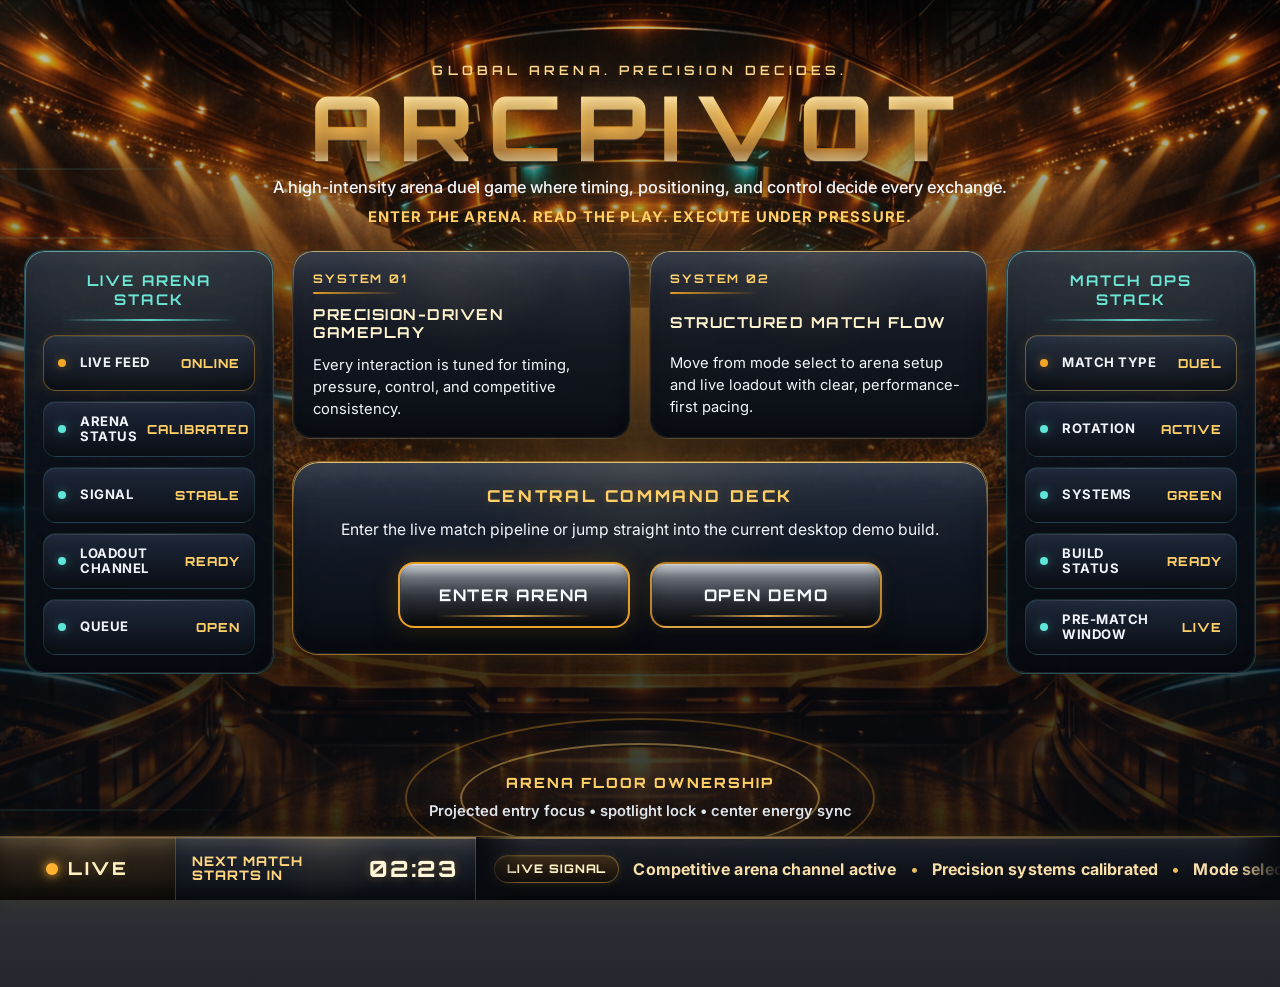
==== commit 9903bbb5: "Add files via upload" ====
--- a/index.html
+++ b/index.html
@@ -4,123 +4,193 @@
   <meta charset="UTF-8" />
   <meta name="viewport" content="width=device-width, initial-scale=1.0" />
   <title>ArcPivot — Landing</title>
-  <link rel="stylesheet" href="flow.css" />
+  <link rel="stylesheet" href="landing.css" />
 </head>
 <body class="body--landing">
-  <div class="page-shell landing-page-shell">
-    <div class="top-mark">ARCPIVOT</div>
-
-    <main class="panel landing-panel">
+  <div class="landing-page-shell">
+    <main class="landing-panel">
       <div class="landing-overlay"></div>
       <div class="landing-sweep"></div>
       <div class="landing-pulse"></div>
 
-      <div class="landing-scorebars">
+      <div class="landing-scorebars" aria-hidden="true">
         <span class="landing-scorebar landing-scorebar--1"></span>
         <span class="landing-scorebar landing-scorebar--2"></span>
         <span class="landing-scorebar landing-scorebar--3"></span>
       </div>
 
       <div class="landing-shell">
-<section class="landing-hero">
-  <p class="landing-kicker">GLOBAL ARENA. PRECISION DECIDES.</p>
-
-  <h1 class="landing-title">ARCPIVOT</h1>
-
-  <p class="landing-subtitle">
-    A high-intensity arena game where timing, positioning, and control decide.
-  </p>
-
-  <p class="landing-support">
-    Enter the arena. Read the play. Execute under pressure.
-  </p>
-</section>
-
-<section class="landing-feature-grid">
-  <article class="landing-feature-card">
-    <div class="landing-feature-title">PRECISION-DRIVEN GAMEPLAY</div>
-    <div class="landing-feature-body">
-      Every interaction is tuned for control, timing, and competitive consistency.
-    </div>
-  </article>
-
-  <article class="landing-feature-card">
-    <div class="landing-feature-title">STRUCTURED MATCH FLOW</div>
-    <div class="landing-feature-body">
-      Move from mode select to arena setup and live loadout with clear, performance-first pacing.
-    </div>
-  </article>
-
-  <article class="landing-feature-card">
-    <div class="landing-feature-title">BROADCAST-LEVEL EXPERIENCE</div>
-    <div class="landing-feature-body">
-      Built to feel like a live championship environment from the first second.
-    </div>
-  </article>
-</section>
-
-<div class="landing-action-row">
-
-<a class="landing-button landing-button-primary" href="mode.html">
-  <span class="landing-button-label">Enter Arena</span>
-  <span class="button-signal"></span>
-</a>
-
-
-  <a class="landing-button landing-button-secondary" href="demo/index.html">
-    <span class="landing-button-label">Open Demo</span>
-    <span class="button-signal"></span>
-  </a>
-</div>
+        <header class="landing-hero">
+          <p class="landing-kicker">GLOBAL ARENA. PRECISION DECIDES.</p>
+          <h1 class="landing-title">ARCPIVOT</h1>
+          <p class="landing-subtitle">
+            A high-intensity arena duel game where timing, positioning, and control decide every exchange.
+          </p>
+          <p class="landing-support">
+            ENTER THE ARENA. READ THE PLAY. EXECUTE UNDER PRESSURE.
+          </p>
+        </header>
+
+        <section class="landing-live-grid" aria-label="ArcPivot live systems overview">
+          <aside class="live-stack live-stack--left">
+            <div class="stack-header">LIVE ARENA STACK</div>
+            <div class="stack-item is-hot">
+              <span class="stack-led"></span>
+              <span class="stack-key">LIVE FEED</span>
+              <span class="stack-value">ONLINE</span>
+            </div>
+            <div class="stack-item">
+              <span class="stack-led"></span>
+              <span class="stack-key">ARENA STATUS</span>
+              <span class="stack-value">CALIBRATED</span>
+            </div>
+            <div class="stack-item">
+              <span class="stack-led"></span>
+              <span class="stack-key">SIGNAL</span>
+              <span class="stack-value">STABLE</span>
+            </div>
+            <div class="stack-item">
+              <span class="stack-led"></span>
+              <span class="stack-key">LOADOUT CHANNEL</span>
+              <span class="stack-value">READY</span>
+            </div>
+            <div class="stack-item">
+              <span class="stack-led"></span>
+              <span class="stack-key">QUEUE</span>
+              <span class="stack-value">OPEN</span>
+            </div>
+          </aside>
+
+          <section class="landing-center-stage" aria-label="ArcPivot command deck">
+            <div class="broadcast-modules-row">
+              <article class="broadcast-module">
+                <div class="module-kicker">SYSTEM 01</div>
+                <div class="module-title">PRECISION-DRIVEN GAMEPLAY</div>
+                <div class="module-body">
+                  Every interaction is tuned for timing, pressure, control, and competitive consistency.
+                </div>
+              </article>
+
+              <article class="broadcast-module">
+                <div class="module-kicker">SYSTEM 02</div>
+                <div class="module-title">STRUCTURED MATCH FLOW</div>
+                <div class="module-body">
+                  Move from mode select to arena setup and live loadout with clear, performance-first pacing.
+                </div>
+              </article>
+            </div>
+
+            <div class="command-deck">
+              <div class="command-deck-headline">CENTRAL COMMAND DECK</div>
+              <div class="command-deck-copy">
+                Enter the live match pipeline or jump straight into the current desktop demo build.
+              </div>
+
+              <div class="landing-action-row">
+                <a class="landing-button landing-button-primary" href="mode.html">
+                  <span class="landing-button-label">Enter Arena</span>
+                  <span class="button-signal"></span>
+                </a>
+
+                <a class="landing-button landing-button-secondary" href="demo/index.html">
+                  <span class="landing-button-label">Open Demo</span>
+                  <span class="button-signal"></span>
+                </a>
+              </div>
+            </div>
+
+            <div class="floor-focus" aria-hidden="true">
+              <div class="floor-ring floor-ring--outer"></div>
+              <div class="floor-ring floor-ring--inner"></div>
+              <div class="floor-label">ARENA FLOOR OWNERSHIP</div>
+              <div class="floor-copy">Projected entry focus • spotlight lock • center energy sync</div>
+            </div>
+          </section>
+
+          <aside class="live-stack live-stack--right">
+            <div class="stack-header">MATCH OPS STACK</div>
+            <div class="stack-item is-hot alt-hot">
+              <span class="stack-led"></span>
+              <span class="stack-key">MATCH TYPE</span>
+              <span class="stack-value">DUEL</span>
+            </div>
+            <div class="stack-item">
+              <span class="stack-led"></span>
+              <span class="stack-key">ROTATION</span>
+              <span class="stack-value">ACTIVE</span>
+            </div>
+            <div class="stack-item">
+              <span class="stack-led"></span>
+              <span class="stack-key">SYSTEMS</span>
+              <span class="stack-value">GREEN</span>
+            </div>
+            <div class="stack-item">
+              <span class="stack-led"></span>
+              <span class="stack-key">BUILD STATUS</span>
+              <span class="stack-value">READY</span>
+            </div>
+            <div class="stack-item">
+              <span class="stack-led"></span>
+              <span class="stack-key">PRE-MATCH WINDOW</span>
+              <span class="stack-value">LIVE</span>
+            </div>
+          </aside>
+        </section>
       </div>
 
-<div class="landing-broadcast-bar">
-  <div class="landing-live-module">
-    <span class="landing-live-dot"></span>
-    <span class="landing-live-text">LIVE</span>
-  </div>
-
-  <div class="landing-status-module">
-    <span class="landing-status-label">NEXT MATCH STARTS IN</span>
-    <span class="landing-status-time" id="landing-countdown">02:24</span>
-  </div>
-
-<div class="landing-feed-window" aria-label="ArcPivot live broadcast updates">
-  <div class="landing-feed-marquee">
-    <div class="landing-feed-track">
-      <span class="landing-feed-tag">LIVE SIGNAL</span>
-      <span>Competitive arena channel active</span>
-      <span class="landing-feed-divider">•</span>
-      <span>Precision systems calibrated</span>
-      <span class="landing-feed-divider">•</span>
-      <span>Mode select standing by</span>
-      <span class="landing-feed-divider">•</span>
-      <span>Arena preview systems online</span>
-      <span class="landing-feed-divider">•</span>
-      <span>Loadout chamber ready</span>
-      <span class="landing-feed-divider">•</span>
-      <span>Championship signal stable</span>
-      <span class="landing-feed-divider">•</span>
-    </div>
-
-    <div class="landing-feed-track" aria-hidden="true">
-      <span class="landing-feed-tag">LIVE SIGNAL</span>
-      <span>Competitive arena channel active</span>
-      <span class="landing-feed-divider">•</span>
-      <span>Precision systems calibrated</span>
-      <span class="landing-feed-divider">•</span>
-      <span>Mode select standing by</span>
-      <span class="landing-feed-divider">•</span>
-      <span>Arena preview systems online</span>
-      <span class="landing-feed-divider">•</span>
-      <span>Loadout chamber ready</span>
-      <span class="landing-feed-divider">•</span>
-      <span>Championship signal stable</span>
-      <span class="landing-feed-divider">•</span>
-    </div>
-  </div>
-</div>
-</div>
+      <div class="landing-broadcast-bar">
+        <div class="landing-live-module">
+          <span class="landing-live-dot"></span>
+          <span class="landing-live-text">LIVE</span>
+        </div>
+
+        <div class="landing-status-module">
+          <span class="landing-status-label">NEXT MATCH STARTS IN</span>
+          <span class="landing-status-time" id="landing-countdown">02:24</span>
+        </div>
+
+        <div class="landing-feed-window" aria-label="ArcPivot live broadcast updates">
+          <div class="landing-feed-marquee">
+            <div class="landing-feed-track">
+              <span class="landing-feed-tag">LIVE SIGNAL</span>
+              <span>Competitive arena channel active</span>
+              <span class="landing-feed-divider">•</span>
+              <span>Precision systems calibrated</span>
+              <span class="landing-feed-divider">•</span>
+              <span>Mode select standing by</span>
+              <span class="landing-feed-divider">•</span>
+              <span>Arena preview systems online</span>
+              <span class="landing-feed-divider">•</span>
+              <span>Loadout chamber ready</span>
+              <span class="landing-feed-divider">•</span>
+              <span>Championship signal stable</span>
+              <span class="landing-feed-divider">•</span>
+              <span class="landing-feed-tag">QUEUE OPEN</span>
+              <span>Broadcast uplink nominal</span>
+              <span class="landing-feed-divider">•</span>
+            </div>
+
+            <div class="landing-feed-track" aria-hidden="true">
+              <span class="landing-feed-tag">LIVE SIGNAL</span>
+              <span>Competitive arena channel active</span>
+              <span class="landing-feed-divider">•</span>
+              <span>Precision systems calibrated</span>
+              <span class="landing-feed-divider">•</span>
+              <span>Mode select standing by</span>
+              <span class="landing-feed-divider">•</span>
+              <span>Arena preview systems online</span>
+              <span class="landing-feed-divider">•</span>
+              <span>Loadout chamber ready</span>
+              <span class="landing-feed-divider">•</span>
+              <span>Championship signal stable</span>
+              <span class="landing-feed-divider">•</span>
+              <span class="landing-feed-tag">QUEUE OPEN</span>
+              <span>Broadcast uplink nominal</span>
+              <span class="landing-feed-divider">•</span>
+            </div>
+          </div>
+        </div>
+      </div>
     </main>
   </div>
 
@@ -128,31 +198,19 @@
     const landingButtons = document.querySelectorAll('.landing-button');
 
     landingButtons.forEach((button) => {
+      const targetHref = button.getAttribute('href');
+
       button.addEventListener('click', (event) => {
-        const targetHref = button.getAttribute('href');
-
-        if (targetHref) {
-          event.preventDefault();
-        }
-
+        if (!targetHref) return;
+
+        event.preventDefault();
         button.classList.remove('is-fired');
         void button.offsetWidth;
         button.classList.add('is-fired');
 
         setTimeout(() => {
-          button.classList.remove('is-fired');
-
-          if (targetHref) {
-            window.location.href = targetHref;
-          }
+          window.location.href = targetHref;
         }, 240);
-      });
-
-      button.addEventListener('keydown', (event) => {
-        if (event.key === 'Enter' || event.key === ' ') {
-          event.preventDefault();
-          button.click();
-        }
       });
     });
 
@@ -168,14 +226,9 @@
     renderCountdown();
 
     setInterval(() => {
-      if (totalSeconds > 0) {
-        totalSeconds -= 1;
-      } else {
-        totalSeconds = 2 * 60 + 24;
-      }
-
+      totalSeconds = totalSeconds > 0 ? totalSeconds - 1 : 2 * 60 + 24;
       renderCountdown();
     }, 1000);
   </script>
 </body>
-</html>+</html>
--- a/landing.css
+++ b/landing.css
@@ -0,0 +1,1253 @@
+@import url('https://fonts.googleapis.com/css2?family=Inter:wght@400;500;600;700;800&family=Orbitron:wght@500;700;800&display=swap');
+
+:root {
+  --bg-dark: #070b11;
+  --bg-deep: #0b1119;
+  --panel: rgba(10, 14, 20, 0.82);
+  --panel-strong: rgba(12, 18, 26, 0.94);
+  --panel-soft: rgba(18, 27, 40, 0.82);
+  --line: rgba(245, 165, 36, 0.24);
+  --line-strong: rgba(245, 165, 36, 0.84);
+  --text: #f5f7fa;
+  --muted: #c7d1dc;
+  --accent: #f5a524;
+  --accent-soft: #ffcf66;
+  --teal: #5de6d9;
+  --teal-soft: rgba(93, 230, 217, 0.24);
+}
+
+* {
+  box-sizing: border-box;
+  margin: 0;
+  padding: 0;
+}
+
+html,
+body {
+  width: 100%;
+  min-height: 100%;
+}
+
+
+body {
+  min-height: 100vh;
+  overflow-x: hidden;
+  color: var(--text);
+  font-family: "Inter", sans-serif;
+  background:
+    linear-gradient(180deg, rgba(8, 12, 18, 0.16) 0%, rgba(8, 12, 18, 0.72) 100%),
+    url("assets/webflow/landing/landing_bg_01.png") center center / cover no-repeat fixed;
+}
+
+
+a,
+a:visited {
+  color: inherit;
+  text-decoration: none;
+}
+
+.body--landing {
+  min-height: 100vh;
+}
+
+.landing-page-shell {
+  width: 100vw;
+  min-height: 100vh;
+  margin: 0;
+  padding: 0;
+}
+
+
+.landing-panel {
+  position: relative;
+  width: 100vw;
+  min-height: 100vh;
+  padding: 38px 24px 74px;
+  overflow: hidden;
+  background: transparent;
+}
+
+
+.landing-overlay {
+  position: absolute;
+  inset: 0;
+  z-index: 1;
+  pointer-events: none;
+  background:
+    radial-gradient(circle at 50% 30%, rgba(255, 196, 84, 0.12) 0%, rgba(255, 196, 84, 0) 34%),
+    linear-gradient(180deg, rgba(8, 12, 18, 0.08) 0%, rgba(8, 12, 18, 0.3) 48%, rgba(8, 12, 18, 0.6) 100%);
+}
+
+.landing-sweep {
+  position: absolute;
+  inset: 0;
+  z-index: 1;
+  pointer-events: none;
+  overflow: hidden;
+}
+
+.landing-sweep::before {
+  content: "";
+  position: absolute;
+  top: -12%;
+  left: -42%;
+  width: 36%;
+  height: 132%;
+  background: linear-gradient(
+    90deg,
+    rgba(255, 255, 255, 0),
+    rgba(255, 224, 142, 0.14),
+    rgba(255, 255, 255, 0)
+  );
+  transform: skewX(-20deg);
+  filter: blur(8px);
+  animation: landingSweep 11s ease-in-out infinite;
+}
+
+.landing-pulse {
+  position: absolute;
+  left: 50%;
+  top: 33%;
+  width: 340px;
+  height: 340px;
+  transform: translate(-50%, -50%);
+  border-radius: 50%;
+  z-index: 1;
+  pointer-events: none;
+  background: radial-gradient(
+    circle,
+    rgba(255, 186, 61, 0.18) 0%,
+    rgba(255, 186, 61, 0.06) 34%,
+    rgba(255, 186, 61, 0) 74%
+  );
+  filter: blur(14px);
+  animation: landingPulse 10s ease-in-out infinite;
+}
+
+.landing-scorebars {
+  position: absolute;
+  inset: 0;
+  z-index: 1;
+  pointer-events: none;
+  overflow: hidden;
+}
+
+.landing-scorebar {
+  position: absolute;
+  left: -24%;
+  width: 44%;
+  height: 2px;
+  background: linear-gradient(
+    90deg,
+    rgba(93, 230, 217, 0),
+    rgba(93, 230, 217, 0.16),
+    rgba(93, 230, 217, 0.3),
+    rgba(93, 230, 217, 0)
+  );
+  opacity: 0.34;
+}
+
+.landing-scorebar--1 { top: 17%; animation: scorebarMove1 16s linear infinite; }
+.landing-scorebar--2 { top: 24%; animation: scorebarMove2 20s linear infinite; }
+.landing-scorebar--3 { top: 82%; animation: scorebarMove3 18s linear infinite; }
+
+.landing-shell {
+  position: relative;
+  z-index: 2;
+  width: 100%;
+  max-width: 1420px;
+  min-height: calc(100vh - 138px);
+  margin: 0 auto;
+  display: flex;
+  flex-direction: column;
+  align-items: center;
+  justify-content: flex-start;
+  padding-top: 14px;
+}
+
+.landing-hero {
+  width: 100%;
+  max-width: 980px;
+  margin-top: 10px;
+  margin-bottom: 22px;
+  display: flex;
+  flex-direction: column;
+  align-items: center;
+  gap: 8px;
+  text-align: center;
+}
+
+.landing-kicker {
+  font-family: "Orbitron", sans-serif;
+  font-size: 0.8rem;
+  font-weight: 600;
+  letter-spacing: 0.32em;
+  color: #ffd891;
+  text-transform: uppercase;
+  text-shadow:
+    0 0 8px rgba(255, 201, 98, 0.16),
+    0 0 16px rgba(255, 201, 98, 0.08);
+}
+
+.landing-title {
+  font-family: "Orbitron", sans-serif;
+  font-size: clamp(4.1rem, 7vw, 6.2rem);
+  font-weight: 800;
+  line-height: 0.92;
+  letter-spacing: 0.16em;
+  text-transform: uppercase;
+  margin: 0;
+  background: linear-gradient(
+    180deg,
+    #fff9de 0%,
+    #ffe39b 12%,
+    #ffbf44 34%,
+    #f5a524 54%,
+    #b96c0d 78%,
+    #fff1bc 100%
+  );
+  -webkit-background-clip: text;
+  background-clip: text;
+  -webkit-text-fill-color: transparent;
+  text-shadow:
+    0 1px 0 rgba(255, 255, 255, 0.18),
+    0 0 18px rgba(245, 165, 36, 0.16),
+    0 8px 18px rgba(0, 0, 0, 0.36);
+  filter: drop-shadow(0 2px 0 rgba(0, 0, 0, 0.28));
+}
+
+.landing-subtitle {
+  max-width: 760px;
+  font-size: clamp(1.02rem, 1.25vw, 1.18rem);
+  font-weight: 500;
+  line-height: 1.44;
+  color: #f4f7fb;
+}
+
+.landing-support {
+  font-size: 0.92rem;
+  font-weight: 700;
+  line-height: 1.34;
+  letter-spacing: 0.08em;
+  color: var(--accent-soft);
+  text-transform: uppercase;
+  text-shadow: 0 0 10px rgba(245, 165, 36, 0.1);
+}
+
+.landing-live-grid {
+  width: 100%;
+  display: grid;
+  grid-template-columns: 290px minmax(0, 1fr) 290px;
+  gap: 22px;
+  align-items: start;
+}
+
+/* Panel system */
+.live-stack,
+.broadcast-module,
+.command-deck {
+  position: relative;
+  overflow: hidden;
+}
+
+.live-stack::after,
+.broadcast-module::after,
+.command-deck::after {
+  content: "";
+  position: absolute;
+  inset: 0;
+  border-radius: inherit;
+  background:
+    linear-gradient(180deg, rgba(255,255,255,0.06) 0%, rgba(255,255,255,0.01) 20%, rgba(0,0,0,0) 38%),
+    radial-gradient(circle at top, rgba(255,214,120,0.08), rgba(255,214,120,0) 42%);
+  pointer-events: none;
+}
+
+.live-stack {
+  padding: 20px 18px 18px;
+  border-radius: 20px;
+  border: 1px solid rgba(93, 230, 217, 0.24);
+  background:
+    linear-gradient(180deg, rgba(24, 34, 50, 0.96) 0%, rgba(12, 18, 27, 0.96) 52%, rgba(9, 13, 20, 0.98) 100%);
+  box-shadow:
+    inset 0 1px 0 rgba(255, 255, 255, 0.08),
+    inset 0 10px 12px rgba(255, 255, 255, 0.03),
+    inset 0 -12px 18px rgba(0, 0, 0, 0.28),
+    0 18px 32px rgba(0, 0, 0, 0.26),
+    0 0 18px rgba(93, 230, 217, 0.08);
+}
+
+.live-stack::before {
+  content: "";
+  position: absolute;
+  inset: 0;
+  border-radius: 20px;
+  padding: 1px;
+  background:
+    linear-gradient(180deg, rgba(135, 255, 245, 0.48), rgba(93, 230, 217, 0.04) 24%, rgba(93, 230, 217, 0.12) 76%, rgba(255,255,255,0.1));
+  -webkit-mask: linear-gradient(#000 0 0) content-box, linear-gradient(#000 0 0);
+  -webkit-mask-composite: xor;
+  mask-composite: exclude;
+  pointer-events: none;
+}
+
+.live-stack .stack-header {
+  position: relative;
+  margin-bottom: 14px;
+  padding: 0 8px 12px;
+  font-family: "Orbitron", sans-serif;
+  font-size: 0.92rem;
+  font-weight: 700;
+  letter-spacing: 0.14em;
+  color: var(--teal);
+  text-transform: uppercase;
+  text-align: center;
+}
+
+.live-stack .stack-header::after {
+  content: "";
+  position: absolute;
+  left: 18px;
+  right: 18px;
+  bottom: 0;
+  height: 2px;
+  border-radius: 999px;
+  background: linear-gradient(90deg, rgba(93,230,217,0), rgba(93,230,217,0.9), rgba(93,230,217,0));
+  box-shadow: 0 0 12px rgba(93,230,217,0.18);
+}
+
+.stack-item {
+  position: relative;
+  display: grid;
+  grid-template-columns: 12px 1fr auto;
+  align-items: center;
+  gap: 10px;
+  min-height: 56px;
+  margin-bottom: 10px;
+  padding: 0 14px;
+  border-radius: 13px;
+  border: 1px solid rgba(93, 230, 217, 0.12);
+  background:
+    linear-gradient(180deg, rgba(30, 40, 58, 0.96) 0%, rgba(12, 17, 25, 0.98) 100%);
+  box-shadow:
+    inset 0 1px 0 rgba(255, 255, 255, 0.06),
+    inset 0 8px 10px rgba(255, 255, 255, 0.02),
+    inset 0 -10px 12px rgba(0, 0, 0, 0.18),
+    0 8px 16px rgba(0, 0, 0, 0.14);
+}
+
+.stack-item::before {
+  content: "";
+  position: absolute;
+  top: 0;
+  left: 10px;
+  right: 10px;
+  height: 1px;
+  background: linear-gradient(90deg, rgba(255,255,255,0), rgba(255,255,255,0.18), rgba(255,255,255,0));
+  opacity: 0.9;
+}
+
+.stack-item:last-child { margin-bottom: 0; }
+
+.stack-item.is-hot {
+  border-color: rgba(245, 165, 36, 0.38);
+  box-shadow:
+    inset 0 1px 0 rgba(255, 255, 255, 0.06),
+    inset 0 8px 10px rgba(255, 255, 255, 0.02),
+    inset 0 -10px 12px rgba(0, 0, 0, 0.2),
+    0 10px 18px rgba(0, 0, 0, 0.16),
+    0 0 14px rgba(245, 165, 36, 0.1);
+}
+
+.stack-item.alt-hot { border-color: rgba(255, 207, 102, 0.34); }
+
+.stack-led {
+  width: 8px;
+  height: 8px;
+  border-radius: 50%;
+  background: var(--teal);
+  box-shadow: 0 0 10px rgba(93, 230, 217, 0.42);
+  animation: ledPulse 1.9s ease-in-out infinite;
+}
+
+.stack-item.is-hot .stack-led,
+.stack-item.alt-hot .stack-led {
+  background: var(--accent);
+  box-shadow: 0 0 10px rgba(245, 165, 36, 0.42);
+}
+
+.stack-key {
+  font-size: 0.82rem;
+  font-weight: 700;
+  line-height: 1.15;
+  letter-spacing: 0.04em;
+  color: #f1f5fb;
+  text-transform: uppercase;
+}
+
+.stack-value {
+  font-family: "Orbitron", sans-serif;
+  font-size: 0.78rem;
+  font-weight: 800;
+  letter-spacing: 0.08em;
+  color: var(--accent-soft);
+  text-transform: uppercase;
+}
+
+.landing-center-stage {
+  display: flex;
+  flex-direction: column;
+  align-items: center;
+  gap: 22px;
+}
+
+.broadcast-modules-row {
+  width: 100%;
+  display: grid;
+  grid-template-columns: repeat(2, minmax(0, 1fr));
+  gap: 18px;
+}
+
+.broadcast-module {
+  min-height: 164px;
+  padding: 20px 20px 18px;
+  border-radius: 20px;
+  border: 1px solid rgba(245, 165, 36, 0.22);
+  background:
+    linear-gradient(180deg, rgba(37, 45, 61, 0.96) 0%, rgba(18, 23, 33, 0.98) 48%, rgba(10, 14, 20, 1) 100%);
+  box-shadow:
+    inset 0 1px 0 rgba(255, 255, 255, 0.08),
+    inset 0 12px 14px rgba(255, 255, 255, 0.03),
+    inset 0 -14px 20px rgba(0, 0, 0, 0.26),
+    0 18px 30px rgba(0, 0, 0, 0.24),
+    0 0 16px rgba(245, 165, 36, 0.08);
+  transition:
+    transform 0.18s ease,
+    border-color 0.18s ease,
+    box-shadow 0.18s ease;
+}
+
+.broadcast-module::before {
+  content: "";
+  position: absolute;
+  inset: 0;
+  border-radius: 20px;
+  padding: 1px;
+  background:
+    linear-gradient(180deg, rgba(255, 215, 124, 0.66), rgba(245,165,36,0.04) 24%, rgba(245,165,36,0.12) 72%, rgba(255,255,255,0.08));
+  -webkit-mask: linear-gradient(#000 0 0) content-box, linear-gradient(#000 0 0);
+  -webkit-mask-composite: xor;
+  mask-composite: exclude;
+  pointer-events: none;
+}
+
+.broadcast-module:hover {
+  transform: translateY(-5px) scale(1.01);
+  border-color: rgba(245, 165, 36, 0.46);
+  box-shadow:
+    inset 0 1px 0 rgba(255, 255, 255, 0.1),
+    inset 0 12px 14px rgba(255, 255, 255, 0.04),
+    inset 0 -16px 22px rgba(0, 0, 0, 0.3),
+    0 22px 36px rgba(0, 0, 0, 0.28),
+    0 0 24px rgba(245, 165, 36, 0.16);
+}
+
+.module-kicker {
+  position: relative;
+  margin-bottom: 12px;
+  padding-bottom: 8px;
+  font-family: "Orbitron", sans-serif;
+  font-size: 0.74rem;
+  font-weight: 700;
+  letter-spacing: 0.16em;
+  color: var(--accent-soft);
+  text-transform: uppercase;
+}
+
+.module-kicker::after {
+  content: "";
+  position: absolute;
+  left: 0;
+  width: 88px;
+  bottom: 0;
+  height: 2px;
+  border-radius: 999px;
+  background: linear-gradient(90deg, rgba(245,165,36,0.92), rgba(245,165,36,0));
+  box-shadow: 0 0 10px rgba(245,165,36,0.16);
+}
+
+.module-title {
+  min-height: 2.3em;
+  display: flex;
+  align-items: center;
+  font-family: "Orbitron", sans-serif;
+  font-size: 0.94rem;
+  font-weight: 700;
+  line-height: 1.2;
+  letter-spacing: 0.1em;
+  color: #fff4cf;
+  text-transform: uppercase;
+}
+
+.module-body {
+  margin-top: 12px;
+  font-size: 0.92rem;
+  line-height: 1.5;
+  color: #f1f5fb;
+}
+
+.command-deck {
+  width: min(100%, 780px);
+  padding: 24px 26px 26px;
+  border-radius: 26px;
+  border: 1px solid rgba(245, 165, 36, 0.56);
+  background:
+    linear-gradient(180deg, rgba(36, 46, 63, 0.96) 0%, rgba(17, 24, 36, 0.98) 50%, rgba(9, 13, 20, 1) 100%);
+  box-shadow:
+    inset 0 1px 0 rgba(255, 255, 255, 0.12),
+    inset 0 14px 18px rgba(255, 255, 255, 0.04),
+    inset 0 -18px 24px rgba(0, 0, 0, 0.3),
+    0 24px 38px rgba(0, 0, 0, 0.3),
+    0 0 26px rgba(245, 165, 36, 0.16);
+}
+
+.command-deck::before {
+  content: "";
+  position: absolute;
+  inset: 0;
+  border-radius: 26px;
+  padding: 1px;
+  background:
+    linear-gradient(180deg, rgba(255, 214, 120, 0.8), rgba(245,165,36,0.06) 24%, rgba(245,165,36,0.18) 72%, rgba(255,255,255,0.1));
+  -webkit-mask: linear-gradient(#000 0 0) content-box, linear-gradient(#000 0 0);
+  -webkit-mask-composite: xor;
+  mask-composite: exclude;
+  pointer-events: none;
+}
+
+.command-deck-headline {
+  position: relative;
+  z-index: 2;
+  text-align: center;
+  font-family: "Orbitron", sans-serif;
+  font-size: 1.02rem;
+  font-weight: 800;
+  letter-spacing: 0.16em;
+  color: var(--accent-soft);
+  text-transform: uppercase;
+  text-shadow: 0 0 10px rgba(245,165,36,0.18);
+}
+
+.command-deck-copy {
+  position: relative;
+  z-index: 2;
+  max-width: 620px;
+  margin: 12px auto 0;
+  text-align: center;
+  font-size: 0.98rem;
+  line-height: 1.52;
+  color: #f1f5fb;
+}
+
+.landing-action-row {
+  position: relative;
+  z-index: 2;
+  display: flex;
+  flex-wrap: wrap;
+  gap: 20px;
+  justify-content: center;
+  align-items: center;
+  margin-top: 20px;
+}
+
+.landing-button {
+  position: relative;
+  min-width: 256px;
+  min-height: 66px;
+  padding: 0 26px;
+  border-radius: 16px;
+  display: inline-flex;
+  align-items: center;
+  justify-content: center;
+  text-align: center;
+  line-height: 1;
+  font-family: "Orbitron", sans-serif;
+  font-size: 1rem;
+  font-weight: 700;
+  letter-spacing: 0.11em;
+  text-transform: uppercase;
+  overflow: hidden;
+  isolation: isolate;
+  transition:
+    transform 0.18s ease,
+    box-shadow 0.18s ease,
+    border-color 0.18s ease,
+    filter 0.18s ease;
+}
+
+.landing-button::before {
+  content: "";
+  position: absolute;
+  inset: 1px;
+  border-radius: 14px;
+  z-index: -1;
+  background:
+    linear-gradient(
+      180deg,
+      rgba(255, 255, 255, 0.3) 0%,
+      rgba(255, 255, 255, 0.13) 16%,
+      rgba(255, 255, 255, 0.03) 38%,
+      rgba(0, 0, 0, 0.12) 62%,
+      rgba(0, 0, 0, 0.26) 100%
+    );
+}
+
+.landing-button::after {
+  content: "";
+  position: absolute;
+  top: -28%;
+  left: -42%;
+  width: 34%;
+  height: 170%;
+  transform: skewX(-18deg);
+  opacity: 0;
+  z-index: 2;
+  background: linear-gradient(
+    90deg,
+    rgba(255, 255, 255, 0),
+    rgba(255, 255, 255, 0.82),
+    rgba(255, 255, 255, 0)
+  );
+  filter: blur(1.5px);
+  transition: transform 0.42s ease, opacity 0.22s ease, left 0.42s ease;
+}
+
+.landing-button:hover::after {
+  left: 118%;
+  opacity: 1;
+}
+
+.landing-button-label {
+  position: relative;
+  z-index: 3;
+  display: block;
+  width: 100%;
+  text-align: center;
+  color: #f7fbff;
+  text-shadow:
+    0 1px 0 rgba(255, 255, 255, 0.16),
+    0 0 10px rgba(255, 255, 255, 0.08);
+}
+
+.landing-button-primary,
+.landing-button-secondary {
+  color: #fff5d8;
+  border: 2px solid rgba(245, 165, 36, 0.82);
+  background:
+    linear-gradient(
+      180deg,
+      rgba(163, 170, 180, 0.98) 0%,
+      rgba(88, 94, 104, 0.98) 22%,
+      rgba(50, 54, 63, 0.99) 52%,
+      rgba(18, 20, 24, 1) 100%
+    );
+  box-shadow:
+    inset 0 1px 0 rgba(255, 255, 255, 0.52),
+    inset 0 12px 14px rgba(255, 255, 255, 0.08),
+    inset 0 -10px 14px rgba(0, 0, 0, 0.36),
+    0 14px 26px rgba(0, 0, 0, 0.24),
+    0 0 18px rgba(245, 165, 36, 0.14);
+}
+
+.landing-button-primary {
+  border-color: rgba(245, 165, 36, 0.94);
+  box-shadow:
+    inset 0 1px 0 rgba(255, 255, 255, 0.58),
+    inset 0 12px 14px rgba(255, 255, 255, 0.12),
+    inset 0 -10px 14px rgba(0, 0, 0, 0.38),
+    0 16px 28px rgba(0, 0, 0, 0.28),
+    0 0 24px rgba(245, 165, 36, 0.22);
+}
+
+.landing-button-secondary {
+  border-color: rgba(245, 165, 36, 0.72);
+  box-shadow:
+    inset 0 1px 0 rgba(255, 255, 255, 0.46),
+    inset 0 10px 12px rgba(255, 255, 255, 0.07),
+    inset 0 -10px 14px rgba(0, 0, 0, 0.36),
+    0 14px 24px rgba(0, 0, 0, 0.24),
+    0 0 14px rgba(245, 165, 36, 0.12);
+}
+
+.button-signal {
+  position: absolute;
+  left: 16%;
+  right: 16%;
+  bottom: 9px;
+  height: 2px;
+  border-radius: 999px;
+  background: linear-gradient(
+    90deg,
+    rgba(255, 191, 86, 0),
+    rgba(255, 191, 86, 0.96),
+    rgba(255, 191, 86, 0)
+  );
+  opacity: 0.9;
+  z-index: 3;
+  transition:
+    transform 0.22s ease,
+    box-shadow 0.22s ease,
+    opacity 0.22s ease;
+}
+
+.landing-button-primary .button-signal {
+  box-shadow:
+    0 0 10px rgba(255, 191, 86, 0.18),
+    0 0 18px rgba(255, 191, 86, 0.08);
+}
+
+.landing-button:hover {
+  transform: translateY(-4px) scale(1.04);
+  filter: brightness(1.05) saturate(1.06);
+}
+
+.landing-button-primary:hover {
+  border-color: rgba(255, 193, 92, 0.98);
+  box-shadow:
+    inset 0 1px 0 rgba(255, 255, 255, 0.62),
+    inset 0 12px 14px rgba(255, 255, 255, 0.14),
+    inset 0 -10px 14px rgba(0, 0, 0, 0.4),
+    0 18px 30px rgba(0, 0, 0, 0.28),
+    0 0 26px rgba(245, 165, 36, 0.28);
+}
+
+.landing-button-secondary:hover {
+  border-color: rgba(255, 193, 92, 0.84);
+  box-shadow:
+    inset 0 1px 0 rgba(255, 255, 255, 0.54),
+    inset 0 10px 12px rgba(255, 255, 255, 0.1),
+    inset 0 -10px 14px rgba(0, 0, 0, 0.4),
+    0 18px 28px rgba(0, 0, 0, 0.26),
+    0 0 20px rgba(245, 165, 36, 0.18);
+}
+
+.landing-button-primary:hover .button-signal {
+  transform: scaleY(2.4);
+  box-shadow:
+    0 0 14px rgba(255, 191, 86, 0.34),
+    0 0 24px rgba(255, 191, 86, 0.14);
+  opacity: 1;
+}
+
+.landing-button-secondary:hover .button-signal {
+  transform: scaleY(2.15);
+  box-shadow:
+    0 0 12px rgba(255, 191, 86, 0.28),
+    0 0 20px rgba(255, 191, 86, 0.1);
+  opacity: 1;
+}
+
+.landing-button.is-fired {
+  animation: landingButtonFire 0.38s ease-out;
+}
+
+.floor-focus {
+  position: relative;
+  width: min(100%, 680px);
+  min-height: 230px;
+  display: flex;
+  flex-direction: column;
+  align-items: center;
+  justify-content: center;
+  margin-top: 6px;
+}
+
+.floor-ring {
+  position: absolute;
+  border-radius: 50%;
+  border: 2px solid rgba(245, 165, 36, 0.32);
+  box-shadow:
+    0 0 18px rgba(245, 165, 36, 0.08),
+    inset 0 0 18px rgba(245, 165, 36, 0.04);
+}
+
+.floor-ring--outer {
+  width: 520px;
+  height: 160px;
+}
+
+.floor-ring--inner {
+  width: 400px;
+  height: 110px;
+  border-color: rgba(255, 207, 102, 0.42);
+  animation: floorPulse 3.8s ease-in-out infinite;
+}
+
+.floor-label {
+  position: relative;
+  z-index: 2;
+  font-family: "Orbitron", sans-serif;
+  font-size: 0.88rem;
+  font-weight: 800;
+  letter-spacing: 0.14em;
+  color: var(--accent-soft);
+  text-transform: uppercase;
+}
+
+.floor-copy {
+  position: relative;
+  z-index: 2;
+  margin-top: 10px;
+  font-size: 0.92rem;
+  font-weight: 600;
+  line-height: 1.4;
+  color: #e9eef5;
+  text-align: center;
+}
+
+.landing-broadcast-bar {
+  position: fixed;
+  left: 0;
+  right: 0;
+  bottom: 0;
+  height: 64px;
+  display: grid;
+  grid-template-columns: 176px 300px minmax(0, 1fr);
+  align-items: stretch;
+  border-top: 1px solid rgba(255, 190, 78, 0.32);
+  background:
+    linear-gradient(180deg, rgba(36, 43, 56, 0.78) 0%, rgba(10, 12, 18, 0.96) 100%);
+  box-shadow:
+    inset 0 1px 0 rgba(255, 255, 255, 0.08),
+    inset 0 -10px 16px rgba(0, 0, 0, 0.3),
+    0 -10px 24px rgba(0, 0, 0, 0.34),
+    0 0 22px rgba(255, 179, 66, 0.12);
+  backdrop-filter: blur(10px);
+  -webkit-backdrop-filter: blur(10px);
+  z-index: 20;
+}
+
+.landing-broadcast-bar::before {
+  content: "";
+  position: absolute;
+  left: 0;
+  right: 0;
+  top: 0;
+  height: 2px;
+  background: linear-gradient(
+    90deg,
+    rgba(255, 191, 86, 0.08),
+    rgba(255, 191, 86, 0.92),
+    rgba(255, 191, 86, 0.08)
+  );
+  box-shadow:
+    0 0 12px rgba(255, 191, 86, 0.34),
+    0 0 22px rgba(255, 191, 86, 0.18);
+  animation: tickerEdgePulse 2.8s ease-in-out infinite;
+  pointer-events: none;
+}
+
+.landing-live-module,
+.landing-status-module,
+.landing-feed-window {
+  display: flex;
+  align-items: center;
+}
+
+.landing-live-module {
+  position: relative;
+  justify-content: center;
+  gap: 10px;
+  overflow: hidden;
+  border-right: 1px solid rgba(255, 190, 78, 0.22);
+  background:
+    linear-gradient(180deg, rgba(122, 77, 15, 0.34) 0%, rgba(18, 14, 10, 0.74) 100%);
+  box-shadow:
+    inset 0 1px 0 rgba(255, 255, 255, 0.08),
+    inset 0 -10px 14px rgba(0, 0, 0, 0.24);
+}
+
+.landing-live-module::before,
+.landing-status-module::before {
+  content: "";
+  position: absolute;
+  inset: 0;
+  background:
+    linear-gradient(180deg, rgba(255, 255, 255, 0.06), rgba(255, 255, 255, 0) 34%),
+    radial-gradient(circle at top, rgba(255, 208, 120, 0.1), rgba(255, 208, 120, 0) 42%);
+  pointer-events: none;
+}
+
+.landing-live-dot {
+  width: 12px;
+  height: 12px;
+  border-radius: 50%;
+  background: #ffb12f;
+  box-shadow:
+    0 0 10px rgba(255, 177, 47, 0.9),
+    0 0 18px rgba(255, 177, 47, 0.46);
+  animation: livePulse 1.4s ease-in-out infinite;
+}
+
+.landing-live-text {
+  font-family: "Orbitron", sans-serif;
+  font-size: 1.12rem;
+  font-weight: 800;
+  letter-spacing: 0.14em;
+  color: #fff0c0;
+  text-transform: uppercase;
+  line-height: 1;
+  text-shadow: 0 0 10px rgba(255, 190, 78, 0.16);
+}
+
+.landing-status-module {
+  position: relative;
+  justify-content: space-between;
+  gap: 12px;
+  overflow: hidden;
+  padding: 0 16px;
+  border-right: 1px solid rgba(255, 190, 78, 0.22);
+  background:
+    linear-gradient(180deg, rgba(58, 64, 76, 0.38) 0%, rgba(12, 16, 24, 0.78) 100%);
+  box-shadow:
+    inset 0 1px 0 rgba(255, 255, 255, 0.08),
+    inset 0 -10px 14px rgba(0, 0, 0, 0.26);
+}
+
+.landing-status-label {
+  font-family: "Orbitron", sans-serif;
+  font-size: 0.82rem;
+  font-weight: 800;
+  letter-spacing: 0.08em;
+  color: #ffd47f;
+  text-transform: uppercase;
+  line-height: 1;
+}
+
+.landing-status-time {
+  font-family: "Orbitron", sans-serif;
+  font-size: 1.4rem;
+  font-weight: 800;
+  letter-spacing: 0.08em;
+  color: #fff6d8;
+  line-height: 1;
+  text-shadow:
+    0 0 10px rgba(255, 188, 71, 0.24),
+    0 0 20px rgba(255, 188, 71, 0.1);
+}
+
+.landing-feed-window {
+  position: relative;
+  overflow: hidden;
+  background:
+    linear-gradient(180deg, rgba(22, 28, 40, 0.36) 0%, rgba(8, 10, 14, 0.68) 100%);
+  box-shadow:
+    inset 0 1px 0 rgba(255, 255, 255, 0.06),
+    inset 0 -10px 14px rgba(0, 0, 0, 0.22);
+}
+
+.landing-feed-window::before,
+.landing-feed-window::after {
+  content: "";
+  position: absolute;
+  top: 0;
+  bottom: 0;
+  width: 44px;
+  z-index: 2;
+  pointer-events: none;
+}
+
+.landing-feed-window::before {
+  left: 0;
+  background: linear-gradient(90deg, rgba(8, 10, 14, 0.94), rgba(8, 10, 14, 0));
+}
+
+.landing-feed-window::after {
+  right: 0;
+  background: linear-gradient(270deg, rgba(8, 10, 14, 0.94), rgba(8, 10, 14, 0));
+}
+
+.landing-feed-marquee {
+  display: flex;
+  width: max-content;
+  min-width: max-content;
+  animation: feedMarquee 24s linear infinite;
+  will-change: transform;
+}
+
+.landing-feed-track {
+  display: inline-flex;
+  align-items: center;
+  gap: 14px;
+  white-space: nowrap;
+  flex-shrink: 0;
+  height: 100%;
+  padding-right: 14px;
+  color: #f8dfaa;
+  font-size: 1rem;
+  font-weight: 700;
+  line-height: 1;
+  letter-spacing: 0.01em;
+  text-shadow:
+    0 0 8px rgba(245, 165, 36, 0.08),
+    0 0 16px rgba(245, 165, 36, 0.04);
+}
+
+.landing-feed-track:first-child { padding-left: 18px; }
+.landing-feed-track:last-child { padding-left: 0; }
+
+.landing-feed-divider {
+  color: #ffcb68;
+  opacity: 0.92;
+  font-weight: 800;
+}
+
+.landing-feed-tag {
+  display: inline-flex;
+  align-items: center;
+  justify-content: center;
+  min-height: 28px;
+  padding: 0 12px;
+  border-radius: 999px;
+  border: 1px solid rgba(255, 191, 86, 0.34);
+  background:
+    linear-gradient(180deg, rgba(118, 75, 16, 0.42) 0%, rgba(18, 14, 10, 0.78) 100%);
+  box-shadow:
+    inset 0 1px 0 rgba(255, 255, 255, 0.08),
+    0 0 10px rgba(255, 179, 66, 0.12);
+  color: #fff0c7;
+  font-family: "Orbitron", sans-serif;
+  font-size: 0.74rem;
+  font-weight: 800;
+  letter-spacing: 0.08em;
+  text-transform: uppercase;
+}
+
+@media (max-width: 1320px) {
+  .landing-live-grid {
+    grid-template-columns: 250px minmax(0, 1fr) 250px;
+    gap: 18px;
+  }
+
+  .landing-button { min-width: 232px; }
+  .floor-ring--outer { width: 470px; }
+  .floor-ring--inner { width: 360px; }
+}
+
+@media (max-width: 1180px) {
+  .landing-panel {
+    padding: 34px 18px 70px;
+  }
+
+  .landing-shell {
+    min-height: calc(100vh - 126px);
+    padding-top: 10px;
+  }
+
+  .landing-live-grid {
+    grid-template-columns: 1fr;
+    gap: 18px;
+  }
+
+  .broadcast-modules-row {
+    grid-template-columns: 1fr;
+  }
+
+  .live-stack {
+    max-width: 760px;
+    width: 100%;
+    margin: 0 auto;
+  }
+
+  .landing-center-stage {
+    width: 100%;
+  }
+
+  .command-deck {
+    width: min(100%, 820px);
+  }
+
+  .floor-focus {
+    width: min(100%, 760px);
+  }
+
+  .landing-broadcast-bar {
+    height: 58px;
+    grid-template-columns: 160px 250px minmax(0, 1fr);
+  }
+
+  .landing-live-text { font-size: 1rem; }
+  .landing-status-label { font-size: 0.74rem; }
+  .landing-status-time { font-size: 1.18rem; }
+  .landing-feed-track { font-size: 0.88rem; }
+}
+
+@media (max-width: 760px) {
+
+body {
+  overflow-x: hidden;
+  overflow-y: auto;
+}
+
+  .landing-panel {
+    height: auto;
+    min-height: 100vh;
+    padding: 30px 14px 72px;
+  }
+
+  .landing-shell {
+    min-height: auto;
+    padding-top: 0;
+  }
+
+  .landing-hero {
+    margin-top: 6px;
+    margin-bottom: 18px;
+  }
+
+  .landing-kicker {
+    font-size: 0.68rem;
+    letter-spacing: 0.2em;
+  }
+
+  .landing-title {
+    font-size: clamp(2.9rem, 10vw, 4.2rem);
+    letter-spacing: 0.1em;
+  }
+
+  .landing-subtitle {
+    max-width: 94%;
+    font-size: 0.9rem;
+  }
+
+  .landing-support { font-size: 0.8rem; }
+  .landing-live-grid { gap: 14px; }
+  .live-stack { padding: 14px 12px 12px; }
+  .stack-header { font-size: 0.8rem; }
+  .stack-item { min-height: 48px; padding: 0 10px; }
+  .stack-key { font-size: 0.74rem; }
+  .stack-value { font-size: 0.72rem; }
+  .broadcast-module { min-height: 138px; padding: 16px 14px 14px; }
+  .module-title { font-size: 0.84rem; }
+  .module-body { font-size: 0.86rem; }
+  .command-deck { padding: 18px 16px 20px; }
+  .command-deck-headline { font-size: 0.88rem; }
+  .command-deck-copy { font-size: 0.88rem; }
+  .landing-action-row { gap: 14px; }
+  .landing-action-row .landing-button { width: 100%; min-height: 60px; }
+  .floor-focus { min-height: 180px; }
+  .floor-ring--outer { width: 320px; height: 110px; }
+  .floor-ring--inner { width: 240px; height: 72px; }
+  .floor-label { font-size: 0.74rem; text-align: center; }
+  .floor-copy { font-size: 0.82rem; max-width: 300px; }
+  .landing-broadcast-bar {
+    height: 52px;
+    grid-template-columns: 118px 190px minmax(0, 1fr);
+  }
+  .landing-live-text { font-size: 0.88rem; }
+  .landing-status-label { font-size: 0.66rem; }
+  .landing-status-time { font-size: 1rem; }
+  .landing-feed-track { font-size: 0.78rem; gap: 12px; }
+  .landing-feed-tag { min-height: 24px; padding: 0 10px; font-size: 0.68rem; }
+}
+
+@keyframes landingSweep {
+  0% { left: -42%; opacity: 0; }
+  12% { opacity: 1; }
+  46% { left: 20%; opacity: 0.68; }
+  100% { left: 120%; opacity: 0; }
+}
+
+@keyframes landingPulse {
+  0%, 100% {
+    opacity: 0.24;
+    transform: translate(-50%, -50%) scale(0.97);
+  }
+  50% {
+    opacity: 0.44;
+    transform: translate(-50%, -50%) scale(1.04);
+  }
+}
+
+@keyframes scorebarMove1 {
+  0% { left: -24%; opacity: 0; }
+  12% { opacity: 0.34; }
+  50% { left: 42%; opacity: 0.34; }
+  100% { left: 112%; opacity: 0; }
+}
+
+@keyframes scorebarMove2 {
+  0% { left: -34%; opacity: 0; }
+  14% { opacity: 0.22; }
+  54% { left: 36%; opacity: 0.22; }
+  100% { left: 114%; opacity: 0; }
+}
+
+@keyframes scorebarMove3 {
+  0% { left: -22%; opacity: 0; }
+  12% { opacity: 0.16; }
+  48% { left: 44%; opacity: 0.16; }
+  100% { left: 112%; opacity: 0; }
+}
+
+@keyframes cardShimmer {
+  0% { left: -45%; opacity: 0; }
+  10% { opacity: 1; }
+  28% { left: 110%; opacity: 0.75; }
+  100% { left: 110%; opacity: 0; }
+}
+
+@keyframes landingButtonFire {
+  0% { transform: scale(1); }
+  35% { transform: scale(0.97); }
+  100% { transform: scale(1); }
+}
+
+@keyframes livePulse {
+  0%, 100% {
+    transform: scale(0.92);
+    opacity: 0.72;
+  }
+  50% {
+    transform: scale(1.12);
+    opacity: 1;
+  }
+}
+
+@keyframes feedMarquee {
+  0% { transform: translateX(0); }
+  100% { transform: translateX(-50%); }
+}
+
+@keyframes tickerEdgePulse {
+  0%, 100% {
+    opacity: 0.64;
+    filter: brightness(1);
+  }
+  50% {
+    opacity: 1;
+    filter: brightness(1.28);
+  }
+}
+
+@keyframes ledPulse {
+  0%, 100% {
+    transform: scale(0.92);
+    opacity: 0.72;
+  }
+  50% {
+    transform: scale(1.18);
+    opacity: 1;
+  }
+}
+
+@keyframes floorPulse {
+  0%, 100% {
+    transform: scale(0.98);
+    opacity: 0.72;
+  }
+  50% {
+    transform: scale(1.03);
+    opacity: 1;
+  }
+}
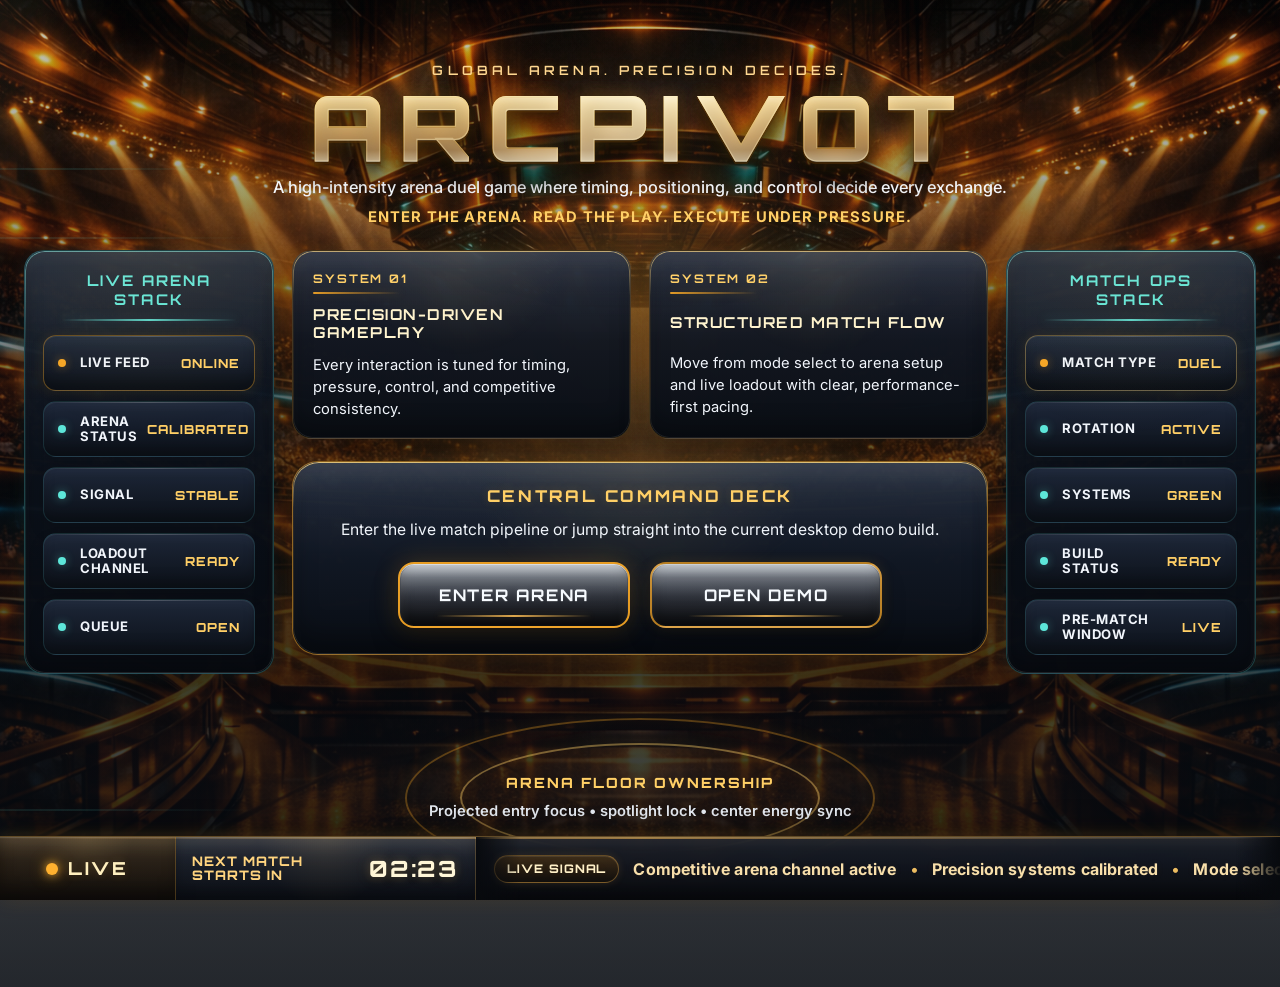
==== commit 5cb77d58: "Add files via upload" ====
--- a/index.html
+++ b/index.html
@@ -1,234 +1,209 @@
-<!DOCTYPE html>
-<html lang="en">
-<head>
-  <meta charset="UTF-8" />
-  <meta name="viewport" content="width=device-width, initial-scale=1.0" />
-  <title>ArcPivot — Landing</title>
-  <link rel="stylesheet" href="landing.css" />
-</head>
-<body class="body--landing">
-  <div class="landing-page-shell">
-    <main class="landing-panel">
-      <div class="landing-overlay"></div>
-      <div class="landing-sweep"></div>
-      <div class="landing-pulse"></div>
-
-      <div class="landing-scorebars" aria-hidden="true">
-        <span class="landing-scorebar landing-scorebar--1"></span>
-        <span class="landing-scorebar landing-scorebar--2"></span>
-        <span class="landing-scorebar landing-scorebar--3"></span>
-      </div>
-
-      <div class="landing-shell">
-        <header class="landing-hero">
-          <p class="landing-kicker">GLOBAL ARENA. PRECISION DECIDES.</p>
-          <h1 class="landing-title">ARCPIVOT</h1>
-          <p class="landing-subtitle">
-            A high-intensity arena duel game where timing, positioning, and control decide every exchange.
-          </p>
-          <p class="landing-support">
-            ENTER THE ARENA. READ THE PLAY. EXECUTE UNDER PRESSURE.
-          </p>
-        </header>
-
-        <section class="landing-live-grid" aria-label="ArcPivot live systems overview">
-          <aside class="live-stack live-stack--left">
-            <div class="stack-header">LIVE ARENA STACK</div>
-            <div class="stack-item is-hot">
-              <span class="stack-led"></span>
-              <span class="stack-key">LIVE FEED</span>
-              <span class="stack-value">ONLINE</span>
-            </div>
-            <div class="stack-item">
-              <span class="stack-led"></span>
-              <span class="stack-key">ARENA STATUS</span>
-              <span class="stack-value">CALIBRATED</span>
-            </div>
-            <div class="stack-item">
-              <span class="stack-led"></span>
-              <span class="stack-key">SIGNAL</span>
-              <span class="stack-value">STABLE</span>
-            </div>
-            <div class="stack-item">
-              <span class="stack-led"></span>
-              <span class="stack-key">LOADOUT CHANNEL</span>
-              <span class="stack-value">READY</span>
-            </div>
-            <div class="stack-item">
-              <span class="stack-led"></span>
-              <span class="stack-key">QUEUE</span>
-              <span class="stack-value">OPEN</span>
-            </div>
-          </aside>
-
-          <section class="landing-center-stage" aria-label="ArcPivot command deck">
-            <div class="broadcast-modules-row">
-              <article class="broadcast-module">
-                <div class="module-kicker">SYSTEM 01</div>
-                <div class="module-title">PRECISION-DRIVEN GAMEPLAY</div>
-                <div class="module-body">
-                  Every interaction is tuned for timing, pressure, control, and competitive consistency.
-                </div>
-              </article>
-
-              <article class="broadcast-module">
-                <div class="module-kicker">SYSTEM 02</div>
-                <div class="module-title">STRUCTURED MATCH FLOW</div>
-                <div class="module-body">
-                  Move from mode select to arena setup and live loadout with clear, performance-first pacing.
-                </div>
-              </article>
-            </div>
-
-            <div class="command-deck">
-              <div class="command-deck-headline">CENTRAL COMMAND DECK</div>
-              <div class="command-deck-copy">
-                Enter the live match pipeline or jump straight into the current desktop demo build.
-              </div>
-
-              <div class="landing-action-row">
-                <a class="landing-button landing-button-primary" href="mode.html">
-                  <span class="landing-button-label">Enter Arena</span>
-                  <span class="button-signal"></span>
-                </a>
-
-                <a class="landing-button landing-button-secondary" href="demo/index.html">
-                  <span class="landing-button-label">Open Demo</span>
-                  <span class="button-signal"></span>
-                </a>
-              </div>
-            </div>
-
-            <div class="floor-focus" aria-hidden="true">
-              <div class="floor-ring floor-ring--outer"></div>
-              <div class="floor-ring floor-ring--inner"></div>
-              <div class="floor-label">ARENA FLOOR OWNERSHIP</div>
-              <div class="floor-copy">Projected entry focus • spotlight lock • center energy sync</div>
-            </div>
-          </section>
-
-          <aside class="live-stack live-stack--right">
-            <div class="stack-header">MATCH OPS STACK</div>
-            <div class="stack-item is-hot alt-hot">
-              <span class="stack-led"></span>
-              <span class="stack-key">MATCH TYPE</span>
-              <span class="stack-value">DUEL</span>
-            </div>
-            <div class="stack-item">
-              <span class="stack-led"></span>
-              <span class="stack-key">ROTATION</span>
-              <span class="stack-value">ACTIVE</span>
-            </div>
-            <div class="stack-item">
-              <span class="stack-led"></span>
-              <span class="stack-key">SYSTEMS</span>
-              <span class="stack-value">GREEN</span>
-            </div>
-            <div class="stack-item">
-              <span class="stack-led"></span>
-              <span class="stack-key">BUILD STATUS</span>
-              <span class="stack-value">READY</span>
-            </div>
-            <div class="stack-item">
-              <span class="stack-led"></span>
-              <span class="stack-key">PRE-MATCH WINDOW</span>
-              <span class="stack-value">LIVE</span>
-            </div>
-          </aside>
-        </section>
-      </div>
-
-      <div class="landing-broadcast-bar">
-        <div class="landing-live-module">
-          <span class="landing-live-dot"></span>
-          <span class="landing-live-text">LIVE</span>
-        </div>
-
-        <div class="landing-status-module">
-          <span class="landing-status-label">NEXT MATCH STARTS IN</span>
-          <span class="landing-status-time" id="landing-countdown">02:24</span>
-        </div>
-
-        <div class="landing-feed-window" aria-label="ArcPivot live broadcast updates">
-          <div class="landing-feed-marquee">
-            <div class="landing-feed-track">
-              <span class="landing-feed-tag">LIVE SIGNAL</span>
-              <span>Competitive arena channel active</span>
-              <span class="landing-feed-divider">•</span>
-              <span>Precision systems calibrated</span>
-              <span class="landing-feed-divider">•</span>
-              <span>Mode select standing by</span>
-              <span class="landing-feed-divider">•</span>
-              <span>Arena preview systems online</span>
-              <span class="landing-feed-divider">•</span>
-              <span>Loadout chamber ready</span>
-              <span class="landing-feed-divider">•</span>
-              <span>Championship signal stable</span>
-              <span class="landing-feed-divider">•</span>
-              <span class="landing-feed-tag">QUEUE OPEN</span>
-              <span>Broadcast uplink nominal</span>
-              <span class="landing-feed-divider">•</span>
-            </div>
-
-            <div class="landing-feed-track" aria-hidden="true">
-              <span class="landing-feed-tag">LIVE SIGNAL</span>
-              <span>Competitive arena channel active</span>
-              <span class="landing-feed-divider">•</span>
-              <span>Precision systems calibrated</span>
-              <span class="landing-feed-divider">•</span>
-              <span>Mode select standing by</span>
-              <span class="landing-feed-divider">•</span>
-              <span>Arena preview systems online</span>
-              <span class="landing-feed-divider">•</span>
-              <span>Loadout chamber ready</span>
-              <span class="landing-feed-divider">•</span>
-              <span>Championship signal stable</span>
-              <span class="landing-feed-divider">•</span>
-              <span class="landing-feed-tag">QUEUE OPEN</span>
-              <span>Broadcast uplink nominal</span>
-              <span class="landing-feed-divider">•</span>
-            </div>
-          </div>
-        </div>
-      </div>
-    </main>
-  </div>
-
-  <script>
-    const landingButtons = document.querySelectorAll('.landing-button');
-
-    landingButtons.forEach((button) => {
-      const targetHref = button.getAttribute('href');
-
-      button.addEventListener('click', (event) => {
-        if (!targetHref) return;
-
-        event.preventDefault();
-        button.classList.remove('is-fired');
-        void button.offsetWidth;
-        button.classList.add('is-fired');
-
-        setTimeout(() => {
-          window.location.href = targetHref;
-        }, 240);
-      });
-    });
-
-    const countdownElement = document.getElementById('landing-countdown');
-    let totalSeconds = 2 * 60 + 24;
-
-    function renderCountdown() {
-      const minutes = String(Math.floor(totalSeconds / 60)).padStart(2, '0');
-      const seconds = String(totalSeconds % 60).padStart(2, '0');
-      countdownElement.textContent = `${minutes}:${seconds}`;
-    }
-
-    renderCountdown();
-
-    setInterval(() => {
-      totalSeconds = totalSeconds > 0 ? totalSeconds - 1 : 2 * 60 + 24;
-      renderCountdown();
-    }, 1000);
-  </script>
-</body>
-</html>
+<!DOCTYPE html>
+<html lang="en">
+<head>
+  <meta charset="UTF-8" />
+  <meta name="viewport" content="width=device-width, initial-scale=1.0" />
+  <title>ArcPivot — Landing</title>
+  <link rel="stylesheet" href="landing.css" />
+  <link rel="stylesheet" href="landing.mobile.css" />
+</head>
+<body class="body--landing">
+  <div class="landing-page-shell">
+    <main class="landing-panel">
+      <div class="landing-overlay"></div>
+      <div class="landing-sweep"></div>
+      <div class="landing-pulse"></div>
+
+      <div class="landing-spotlights" aria-hidden="true">
+        <span class="landing-spotlight landing-spotlight--1"></span>
+        <span class="landing-spotlight landing-spotlight--2"></span>
+        <span class="landing-spotlight landing-spotlight--3"></span>
+        <span class="landing-spotlight landing-spotlight--4"></span>
+  </div>
+
+      <div class="landing-scorebars" aria-hidden="true">
+        <span class="landing-scorebar landing-scorebar--1"></span>
+        <span class="landing-scorebar landing-scorebar--2"></span>
+        <span class="landing-scorebar landing-scorebar--3"></span>
+      </div>
+
+      <div class="landing-shell">
+        <header class="landing-hero">
+          <p class="landing-kicker">GLOBAL ARENA. PRECISION DECIDES.</p>
+          <h1 class="landing-title" data-text="ARCPIVOT">
+            <span>ARCPIVOT</span>
+          </h1>
+          <p class="landing-subtitle">
+            A high-intensity arena duel game where timing, positioning, and control decide every exchange.
+          </p>
+          <p class="landing-support">
+            ENTER THE ARENA. READ THE PLAY. EXECUTE UNDER PRESSURE.
+          </p>
+        </header>
+
+        <section class="landing-live-grid" aria-label="ArcPivot live systems overview">
+          <aside class="live-stack live-stack--left">
+            <div class="stack-header">LIVE ARENA STACK</div>
+            <div class="stack-item is-hot">
+              <span class="stack-led"></span>
+              <span class="stack-key">LIVE FEED</span>
+              <span class="stack-value">ONLINE</span>
+            </div>
+            <div class="stack-item">
+              <span class="stack-led"></span>
+              <span class="stack-key">ARENA STATUS</span>
+              <span class="stack-value">CALIBRATED</span>
+            </div>
+            <div class="stack-item">
+              <span class="stack-led"></span>
+              <span class="stack-key">SIGNAL</span>
+              <span class="stack-value">STABLE</span>
+            </div>
+            <div class="stack-item">
+              <span class="stack-led"></span>
+              <span class="stack-key">LOADOUT CHANNEL</span>
+              <span class="stack-value">READY</span>
+            </div>
+            <div class="stack-item">
+              <span class="stack-led"></span>
+              <span class="stack-key">QUEUE</span>
+              <span class="stack-value">OPEN</span>
+            </div>
+          </aside>
+
+          <section class="landing-center-stage" aria-label="ArcPivot command deck">
+            <div class="broadcast-modules-row">
+              <article class="broadcast-module">
+                <div class="module-kicker">SYSTEM 01</div>
+                <div class="module-title">PRECISION-DRIVEN GAMEPLAY</div>
+                <div class="module-body">
+                  Every interaction is tuned for timing, pressure, control, and competitive consistency.
+                </div>
+              </article>
+
+              <article class="broadcast-module">
+                <div class="module-kicker">SYSTEM 02</div>
+                <div class="module-title">STRUCTURED MATCH FLOW</div>
+                <div class="module-body">
+                  Move from mode select to arena setup and live loadout with clear, performance-first pacing.
+                </div>
+              </article>
+            </div>
+
+            <div class="command-deck">
+              <div class="command-deck-headline">CENTRAL COMMAND DECK</div>
+              <div class="command-deck-copy">
+                Enter the live match pipeline or jump straight into the current desktop demo build.
+              </div>
+
+              <div class="landing-action-row">
+                <a class="landing-button landing-button-primary" href="mode.html">
+                  <span class="landing-button-label">Enter Arena</span>
+                  <span class="button-signal"></span>
+                </a>
+
+                <a class="landing-button landing-button-secondary" href="demo/index.html">
+                  <span class="landing-button-label">Open Demo</span>
+                  <span class="button-signal"></span>
+                </a>
+              </div>
+            </div>
+
+            <div class="floor-focus" aria-hidden="true">
+              <div class="floor-ring floor-ring--outer"></div>
+              <div class="floor-ring floor-ring--inner"></div>
+              <div class="floor-label">ARENA FLOOR OWNERSHIP</div>
+              <div class="floor-copy">Projected entry focus • spotlight lock • center energy sync</div>
+            </div>
+          </section>
+
+          <aside class="live-stack live-stack--right">
+            <div class="stack-header">MATCH OPS STACK</div>
+            <div class="stack-item is-hot alt-hot">
+              <span class="stack-led"></span>
+              <span class="stack-key">MATCH TYPE</span>
+              <span class="stack-value">DUEL</span>
+            </div>
+            <div class="stack-item">
+              <span class="stack-led"></span>
+              <span class="stack-key">ROTATION</span>
+              <span class="stack-value">ACTIVE</span>
+            </div>
+            <div class="stack-item">
+              <span class="stack-led"></span>
+              <span class="stack-key">SYSTEMS</span>
+              <span class="stack-value">GREEN</span>
+            </div>
+            <div class="stack-item">
+              <span class="stack-led"></span>
+              <span class="stack-key">BUILD STATUS</span>
+              <span class="stack-value">READY</span>
+            </div>
+            <div class="stack-item">
+              <span class="stack-led"></span>
+              <span class="stack-key">PRE-MATCH WINDOW</span>
+              <span class="stack-value">LIVE</span>
+            </div>
+          </aside>
+        </section>
+      </div>
+
+      <div class="landing-broadcast-bar">
+        <div class="landing-live-module">
+          <span class="landing-live-dot"></span>
+          <span class="landing-live-text">LIVE</span>
+        </div>
+
+        <div class="landing-status-module">
+          <span class="landing-status-label">NEXT MATCH STARTS IN</span>
+          <span class="landing-status-time" id="landing-countdown">02:24</span>
+        </div>
+
+        <div class="landing-feed-window" aria-label="ArcPivot live broadcast updates">
+          <div class="landing-feed-marquee">
+            <div class="landing-feed-track">
+              <span class="landing-feed-tag">LIVE SIGNAL</span>
+              <span>Competitive arena channel active</span>
+              <span class="landing-feed-divider">•</span>
+              <span>Precision systems calibrated</span>
+              <span class="landing-feed-divider">•</span>
+              <span>Mode select standing by</span>
+              <span class="landing-feed-divider">•</span>
+              <span>Arena preview systems online</span>
+              <span class="landing-feed-divider">•</span>
+              <span>Loadout chamber ready</span>
+              <span class="landing-feed-divider">•</span>
+              <span>Championship signal stable</span>
+              <span class="landing-feed-divider">•</span>
+              <span class="landing-feed-tag">QUEUE OPEN</span>
+              <span>Broadcast uplink nominal</span>
+              <span class="landing-feed-divider">•</span>
+            </div>
+
+            <div class="landing-feed-track" aria-hidden="true">
+              <span class="landing-feed-tag">LIVE SIGNAL</span>
+              <span>Competitive arena channel active</span>
+              <span class="landing-feed-divider">•</span>
+              <span>Precision systems calibrated</span>
+              <span class="landing-feed-divider">•</span>
+              <span>Mode select standing by</span>
+              <span class="landing-feed-divider">•</span>
+              <span>Arena preview systems online</span>
+              <span class="landing-feed-divider">•</span>
+              <span>Loadout chamber ready</span>
+              <span class="landing-feed-divider">•</span>
+              <span>Championship signal stable</span>
+              <span class="landing-feed-divider">•</span>
+              <span class="landing-feed-tag">QUEUE OPEN</span>
+              <span>Broadcast uplink nominal</span>
+              <span class="landing-feed-divider">•</span>
+            </div>
+          </div>
+        </div>
+      </div>
+    </main>
+  </div>
+
+  <script src="landing.js"></script>
+</body>
+</html>
--- a/landing.css
+++ b/landing.css
@@ -1,1253 +1,1252 @@
-@import url('https://fonts.googleapis.com/css2?family=Inter:wght@400;500;600;700;800&family=Orbitron:wght@500;700;800&display=swap');
-
-:root {
-  --bg-dark: #070b11;
-  --bg-deep: #0b1119;
-  --panel: rgba(10, 14, 20, 0.82);
-  --panel-strong: rgba(12, 18, 26, 0.94);
-  --panel-soft: rgba(18, 27, 40, 0.82);
-  --line: rgba(245, 165, 36, 0.24);
-  --line-strong: rgba(245, 165, 36, 0.84);
-  --text: #f5f7fa;
-  --muted: #c7d1dc;
-  --accent: #f5a524;
-  --accent-soft: #ffcf66;
-  --teal: #5de6d9;
-  --teal-soft: rgba(93, 230, 217, 0.24);
-}
-
-* {
-  box-sizing: border-box;
-  margin: 0;
-  padding: 0;
-}
-
-html,
-body {
-  width: 100%;
-  min-height: 100%;
-}
-
-
-body {
-  min-height: 100vh;
-  overflow-x: hidden;
-  color: var(--text);
-  font-family: "Inter", sans-serif;
-  background:
-    linear-gradient(180deg, rgba(8, 12, 18, 0.16) 0%, rgba(8, 12, 18, 0.72) 100%),
-    url("assets/webflow/landing/landing_bg_01.png") center center / cover no-repeat fixed;
-}
-
-
-a,
-a:visited {
-  color: inherit;
-  text-decoration: none;
-}
-
-.body--landing {
-  min-height: 100vh;
-}
-
-.landing-page-shell {
-  width: 100vw;
-  min-height: 100vh;
-  margin: 0;
-  padding: 0;
-}
-
-
-.landing-panel {
-  position: relative;
-  width: 100vw;
-  min-height: 100vh;
-  padding: 38px 24px 74px;
-  overflow: hidden;
-  background: transparent;
-}
-
-
-.landing-overlay {
-  position: absolute;
-  inset: 0;
-  z-index: 1;
-  pointer-events: none;
-  background:
-    radial-gradient(circle at 50% 30%, rgba(255, 196, 84, 0.12) 0%, rgba(255, 196, 84, 0) 34%),
-    linear-gradient(180deg, rgba(8, 12, 18, 0.08) 0%, rgba(8, 12, 18, 0.3) 48%, rgba(8, 12, 18, 0.6) 100%);
-}
-
-.landing-sweep {
-  position: absolute;
-  inset: 0;
-  z-index: 1;
-  pointer-events: none;
-  overflow: hidden;
-}
-
-.landing-sweep::before {
-  content: "";
-  position: absolute;
-  top: -12%;
-  left: -42%;
-  width: 36%;
-  height: 132%;
-  background: linear-gradient(
-    90deg,
-    rgba(255, 255, 255, 0),
-    rgba(255, 224, 142, 0.14),
-    rgba(255, 255, 255, 0)
-  );
-  transform: skewX(-20deg);
-  filter: blur(8px);
-  animation: landingSweep 11s ease-in-out infinite;
-}
-
-.landing-pulse {
-  position: absolute;
-  left: 50%;
-  top: 33%;
-  width: 340px;
-  height: 340px;
-  transform: translate(-50%, -50%);
-  border-radius: 50%;
-  z-index: 1;
-  pointer-events: none;
-  background: radial-gradient(
-    circle,
-    rgba(255, 186, 61, 0.18) 0%,
-    rgba(255, 186, 61, 0.06) 34%,
-    rgba(255, 186, 61, 0) 74%
-  );
-  filter: blur(14px);
-  animation: landingPulse 10s ease-in-out infinite;
-}
-
-.landing-scorebars {
-  position: absolute;
-  inset: 0;
-  z-index: 1;
-  pointer-events: none;
-  overflow: hidden;
-}
-
-.landing-scorebar {
-  position: absolute;
-  left: -24%;
-  width: 44%;
-  height: 2px;
-  background: linear-gradient(
-    90deg,
-    rgba(93, 230, 217, 0),
-    rgba(93, 230, 217, 0.16),
-    rgba(93, 230, 217, 0.3),
-    rgba(93, 230, 217, 0)
-  );
-  opacity: 0.34;
-}
-
-.landing-scorebar--1 { top: 17%; animation: scorebarMove1 16s linear infinite; }
-.landing-scorebar--2 { top: 24%; animation: scorebarMove2 20s linear infinite; }
-.landing-scorebar--3 { top: 82%; animation: scorebarMove3 18s linear infinite; }
-
-.landing-shell {
-  position: relative;
-  z-index: 2;
-  width: 100%;
-  max-width: 1420px;
-  min-height: calc(100vh - 138px);
-  margin: 0 auto;
-  display: flex;
-  flex-direction: column;
-  align-items: center;
-  justify-content: flex-start;
-  padding-top: 14px;
-}
-
-.landing-hero {
-  width: 100%;
-  max-width: 980px;
-  margin-top: 10px;
-  margin-bottom: 22px;
-  display: flex;
-  flex-direction: column;
-  align-items: center;
-  gap: 8px;
-  text-align: center;
-}
-
-.landing-kicker {
-  font-family: "Orbitron", sans-serif;
-  font-size: 0.8rem;
-  font-weight: 600;
-  letter-spacing: 0.32em;
-  color: #ffd891;
-  text-transform: uppercase;
-  text-shadow:
-    0 0 8px rgba(255, 201, 98, 0.16),
-    0 0 16px rgba(255, 201, 98, 0.08);
-}
-
-.landing-title {
-  font-family: "Orbitron", sans-serif;
-  font-size: clamp(4.1rem, 7vw, 6.2rem);
-  font-weight: 800;
-  line-height: 0.92;
-  letter-spacing: 0.16em;
-  text-transform: uppercase;
-  margin: 0;
-  background: linear-gradient(
-    180deg,
-    #fff9de 0%,
-    #ffe39b 12%,
-    #ffbf44 34%,
-    #f5a524 54%,
-    #b96c0d 78%,
-    #fff1bc 100%
-  );
-  -webkit-background-clip: text;
-  background-clip: text;
-  -webkit-text-fill-color: transparent;
-  text-shadow:
-    0 1px 0 rgba(255, 255, 255, 0.18),
-    0 0 18px rgba(245, 165, 36, 0.16),
-    0 8px 18px rgba(0, 0, 0, 0.36);
-  filter: drop-shadow(0 2px 0 rgba(0, 0, 0, 0.28));
-}
-
-.landing-subtitle {
-  max-width: 760px;
-  font-size: clamp(1.02rem, 1.25vw, 1.18rem);
-  font-weight: 500;
-  line-height: 1.44;
-  color: #f4f7fb;
-}
-
-.landing-support {
-  font-size: 0.92rem;
-  font-weight: 700;
-  line-height: 1.34;
-  letter-spacing: 0.08em;
-  color: var(--accent-soft);
-  text-transform: uppercase;
-  text-shadow: 0 0 10px rgba(245, 165, 36, 0.1);
-}
-
-.landing-live-grid {
-  width: 100%;
-  display: grid;
-  grid-template-columns: 290px minmax(0, 1fr) 290px;
-  gap: 22px;
-  align-items: start;
-}
-
-/* Panel system */
-.live-stack,
-.broadcast-module,
-.command-deck {
-  position: relative;
-  overflow: hidden;
-}
-
-.live-stack::after,
-.broadcast-module::after,
-.command-deck::after {
-  content: "";
-  position: absolute;
-  inset: 0;
-  border-radius: inherit;
-  background:
-    linear-gradient(180deg, rgba(255,255,255,0.06) 0%, rgba(255,255,255,0.01) 20%, rgba(0,0,0,0) 38%),
-    radial-gradient(circle at top, rgba(255,214,120,0.08), rgba(255,214,120,0) 42%);
-  pointer-events: none;
-}
-
-.live-stack {
-  padding: 20px 18px 18px;
-  border-radius: 20px;
-  border: 1px solid rgba(93, 230, 217, 0.24);
-  background:
-    linear-gradient(180deg, rgba(24, 34, 50, 0.96) 0%, rgba(12, 18, 27, 0.96) 52%, rgba(9, 13, 20, 0.98) 100%);
-  box-shadow:
-    inset 0 1px 0 rgba(255, 255, 255, 0.08),
-    inset 0 10px 12px rgba(255, 255, 255, 0.03),
-    inset 0 -12px 18px rgba(0, 0, 0, 0.28),
-    0 18px 32px rgba(0, 0, 0, 0.26),
-    0 0 18px rgba(93, 230, 217, 0.08);
-}
-
-.live-stack::before {
-  content: "";
-  position: absolute;
-  inset: 0;
-  border-radius: 20px;
-  padding: 1px;
-  background:
-    linear-gradient(180deg, rgba(135, 255, 245, 0.48), rgba(93, 230, 217, 0.04) 24%, rgba(93, 230, 217, 0.12) 76%, rgba(255,255,255,0.1));
-  -webkit-mask: linear-gradient(#000 0 0) content-box, linear-gradient(#000 0 0);
-  -webkit-mask-composite: xor;
-  mask-composite: exclude;
-  pointer-events: none;
-}
-
-.live-stack .stack-header {
-  position: relative;
-  margin-bottom: 14px;
-  padding: 0 8px 12px;
-  font-family: "Orbitron", sans-serif;
-  font-size: 0.92rem;
-  font-weight: 700;
-  letter-spacing: 0.14em;
-  color: var(--teal);
-  text-transform: uppercase;
-  text-align: center;
-}
-
-.live-stack .stack-header::after {
-  content: "";
-  position: absolute;
-  left: 18px;
-  right: 18px;
-  bottom: 0;
-  height: 2px;
-  border-radius: 999px;
-  background: linear-gradient(90deg, rgba(93,230,217,0), rgba(93,230,217,0.9), rgba(93,230,217,0));
-  box-shadow: 0 0 12px rgba(93,230,217,0.18);
-}
-
-.stack-item {
-  position: relative;
-  display: grid;
-  grid-template-columns: 12px 1fr auto;
-  align-items: center;
-  gap: 10px;
-  min-height: 56px;
-  margin-bottom: 10px;
-  padding: 0 14px;
-  border-radius: 13px;
-  border: 1px solid rgba(93, 230, 217, 0.12);
-  background:
-    linear-gradient(180deg, rgba(30, 40, 58, 0.96) 0%, rgba(12, 17, 25, 0.98) 100%);
-  box-shadow:
-    inset 0 1px 0 rgba(255, 255, 255, 0.06),
-    inset 0 8px 10px rgba(255, 255, 255, 0.02),
-    inset 0 -10px 12px rgba(0, 0, 0, 0.18),
-    0 8px 16px rgba(0, 0, 0, 0.14);
-}
-
-.stack-item::before {
-  content: "";
-  position: absolute;
-  top: 0;
-  left: 10px;
-  right: 10px;
-  height: 1px;
-  background: linear-gradient(90deg, rgba(255,255,255,0), rgba(255,255,255,0.18), rgba(255,255,255,0));
-  opacity: 0.9;
-}
-
-.stack-item:last-child { margin-bottom: 0; }
-
-.stack-item.is-hot {
-  border-color: rgba(245, 165, 36, 0.38);
-  box-shadow:
-    inset 0 1px 0 rgba(255, 255, 255, 0.06),
-    inset 0 8px 10px rgba(255, 255, 255, 0.02),
-    inset 0 -10px 12px rgba(0, 0, 0, 0.2),
-    0 10px 18px rgba(0, 0, 0, 0.16),
-    0 0 14px rgba(245, 165, 36, 0.1);
-}
-
-.stack-item.alt-hot { border-color: rgba(255, 207, 102, 0.34); }
-
-.stack-led {
-  width: 8px;
-  height: 8px;
-  border-radius: 50%;
-  background: var(--teal);
-  box-shadow: 0 0 10px rgba(93, 230, 217, 0.42);
-  animation: ledPulse 1.9s ease-in-out infinite;
-}
-
-.stack-item.is-hot .stack-led,
-.stack-item.alt-hot .stack-led {
-  background: var(--accent);
-  box-shadow: 0 0 10px rgba(245, 165, 36, 0.42);
-}
-
-.stack-key {
-  font-size: 0.82rem;
-  font-weight: 700;
-  line-height: 1.15;
-  letter-spacing: 0.04em;
-  color: #f1f5fb;
-  text-transform: uppercase;
-}
-
-.stack-value {
-  font-family: "Orbitron", sans-serif;
-  font-size: 0.78rem;
-  font-weight: 800;
-  letter-spacing: 0.08em;
-  color: var(--accent-soft);
-  text-transform: uppercase;
-}
-
-.landing-center-stage {
-  display: flex;
-  flex-direction: column;
-  align-items: center;
-  gap: 22px;
-}
-
-.broadcast-modules-row {
-  width: 100%;
-  display: grid;
-  grid-template-columns: repeat(2, minmax(0, 1fr));
-  gap: 18px;
-}
-
-.broadcast-module {
-  min-height: 164px;
-  padding: 20px 20px 18px;
-  border-radius: 20px;
-  border: 1px solid rgba(245, 165, 36, 0.22);
-  background:
-    linear-gradient(180deg, rgba(37, 45, 61, 0.96) 0%, rgba(18, 23, 33, 0.98) 48%, rgba(10, 14, 20, 1) 100%);
-  box-shadow:
-    inset 0 1px 0 rgba(255, 255, 255, 0.08),
-    inset 0 12px 14px rgba(255, 255, 255, 0.03),
-    inset 0 -14px 20px rgba(0, 0, 0, 0.26),
-    0 18px 30px rgba(0, 0, 0, 0.24),
-    0 0 16px rgba(245, 165, 36, 0.08);
-  transition:
-    transform 0.18s ease,
-    border-color 0.18s ease,
-    box-shadow 0.18s ease;
-}
-
-.broadcast-module::before {
-  content: "";
-  position: absolute;
-  inset: 0;
-  border-radius: 20px;
-  padding: 1px;
-  background:
-    linear-gradient(180deg, rgba(255, 215, 124, 0.66), rgba(245,165,36,0.04) 24%, rgba(245,165,36,0.12) 72%, rgba(255,255,255,0.08));
-  -webkit-mask: linear-gradient(#000 0 0) content-box, linear-gradient(#000 0 0);
-  -webkit-mask-composite: xor;
-  mask-composite: exclude;
-  pointer-events: none;
-}
-
-.broadcast-module:hover {
-  transform: translateY(-5px) scale(1.01);
-  border-color: rgba(245, 165, 36, 0.46);
-  box-shadow:
-    inset 0 1px 0 rgba(255, 255, 255, 0.1),
-    inset 0 12px 14px rgba(255, 255, 255, 0.04),
-    inset 0 -16px 22px rgba(0, 0, 0, 0.3),
-    0 22px 36px rgba(0, 0, 0, 0.28),
-    0 0 24px rgba(245, 165, 36, 0.16);
-}
-
-.module-kicker {
-  position: relative;
-  margin-bottom: 12px;
-  padding-bottom: 8px;
-  font-family: "Orbitron", sans-serif;
-  font-size: 0.74rem;
-  font-weight: 700;
-  letter-spacing: 0.16em;
-  color: var(--accent-soft);
-  text-transform: uppercase;
-}
-
-.module-kicker::after {
-  content: "";
-  position: absolute;
-  left: 0;
-  width: 88px;
-  bottom: 0;
-  height: 2px;
-  border-radius: 999px;
-  background: linear-gradient(90deg, rgba(245,165,36,0.92), rgba(245,165,36,0));
-  box-shadow: 0 0 10px rgba(245,165,36,0.16);
-}
-
-.module-title {
-  min-height: 2.3em;
-  display: flex;
-  align-items: center;
-  font-family: "Orbitron", sans-serif;
-  font-size: 0.94rem;
-  font-weight: 700;
-  line-height: 1.2;
-  letter-spacing: 0.1em;
-  color: #fff4cf;
-  text-transform: uppercase;
-}
-
-.module-body {
-  margin-top: 12px;
-  font-size: 0.92rem;
-  line-height: 1.5;
-  color: #f1f5fb;
-}
-
-.command-deck {
-  width: min(100%, 780px);
-  padding: 24px 26px 26px;
-  border-radius: 26px;
-  border: 1px solid rgba(245, 165, 36, 0.56);
-  background:
-    linear-gradient(180deg, rgba(36, 46, 63, 0.96) 0%, rgba(17, 24, 36, 0.98) 50%, rgba(9, 13, 20, 1) 100%);
-  box-shadow:
-    inset 0 1px 0 rgba(255, 255, 255, 0.12),
-    inset 0 14px 18px rgba(255, 255, 255, 0.04),
-    inset 0 -18px 24px rgba(0, 0, 0, 0.3),
-    0 24px 38px rgba(0, 0, 0, 0.3),
-    0 0 26px rgba(245, 165, 36, 0.16);
-}
-
-.command-deck::before {
-  content: "";
-  position: absolute;
-  inset: 0;
-  border-radius: 26px;
-  padding: 1px;
-  background:
-    linear-gradient(180deg, rgba(255, 214, 120, 0.8), rgba(245,165,36,0.06) 24%, rgba(245,165,36,0.18) 72%, rgba(255,255,255,0.1));
-  -webkit-mask: linear-gradient(#000 0 0) content-box, linear-gradient(#000 0 0);
-  -webkit-mask-composite: xor;
-  mask-composite: exclude;
-  pointer-events: none;
-}
-
-.command-deck-headline {
-  position: relative;
-  z-index: 2;
-  text-align: center;
-  font-family: "Orbitron", sans-serif;
-  font-size: 1.02rem;
-  font-weight: 800;
-  letter-spacing: 0.16em;
-  color: var(--accent-soft);
-  text-transform: uppercase;
-  text-shadow: 0 0 10px rgba(245,165,36,0.18);
-}
-
-.command-deck-copy {
-  position: relative;
-  z-index: 2;
-  max-width: 620px;
-  margin: 12px auto 0;
-  text-align: center;
-  font-size: 0.98rem;
-  line-height: 1.52;
-  color: #f1f5fb;
-}
-
-.landing-action-row {
-  position: relative;
-  z-index: 2;
-  display: flex;
-  flex-wrap: wrap;
-  gap: 20px;
-  justify-content: center;
-  align-items: center;
-  margin-top: 20px;
-}
-
-.landing-button {
-  position: relative;
-  min-width: 256px;
-  min-height: 66px;
-  padding: 0 26px;
-  border-radius: 16px;
-  display: inline-flex;
-  align-items: center;
-  justify-content: center;
-  text-align: center;
-  line-height: 1;
-  font-family: "Orbitron", sans-serif;
-  font-size: 1rem;
-  font-weight: 700;
-  letter-spacing: 0.11em;
-  text-transform: uppercase;
-  overflow: hidden;
-  isolation: isolate;
-  transition:
-    transform 0.18s ease,
-    box-shadow 0.18s ease,
-    border-color 0.18s ease,
-    filter 0.18s ease;
-}
-
-.landing-button::before {
-  content: "";
-  position: absolute;
-  inset: 1px;
-  border-radius: 14px;
-  z-index: -1;
-  background:
-    linear-gradient(
-      180deg,
-      rgba(255, 255, 255, 0.3) 0%,
-      rgba(255, 255, 255, 0.13) 16%,
-      rgba(255, 255, 255, 0.03) 38%,
-      rgba(0, 0, 0, 0.12) 62%,
-      rgba(0, 0, 0, 0.26) 100%
-    );
-}
-
-.landing-button::after {
-  content: "";
-  position: absolute;
-  top: -28%;
-  left: -42%;
-  width: 34%;
-  height: 170%;
-  transform: skewX(-18deg);
-  opacity: 0;
-  z-index: 2;
-  background: linear-gradient(
-    90deg,
-    rgba(255, 255, 255, 0),
-    rgba(255, 255, 255, 0.82),
-    rgba(255, 255, 255, 0)
-  );
-  filter: blur(1.5px);
-  transition: transform 0.42s ease, opacity 0.22s ease, left 0.42s ease;
-}
-
-.landing-button:hover::after {
-  left: 118%;
-  opacity: 1;
-}
-
-.landing-button-label {
-  position: relative;
-  z-index: 3;
-  display: block;
-  width: 100%;
-  text-align: center;
-  color: #f7fbff;
-  text-shadow:
-    0 1px 0 rgba(255, 255, 255, 0.16),
-    0 0 10px rgba(255, 255, 255, 0.08);
-}
-
-.landing-button-primary,
-.landing-button-secondary {
-  color: #fff5d8;
-  border: 2px solid rgba(245, 165, 36, 0.82);
-  background:
-    linear-gradient(
-      180deg,
-      rgba(163, 170, 180, 0.98) 0%,
-      rgba(88, 94, 104, 0.98) 22%,
-      rgba(50, 54, 63, 0.99) 52%,
-      rgba(18, 20, 24, 1) 100%
-    );
-  box-shadow:
-    inset 0 1px 0 rgba(255, 255, 255, 0.52),
-    inset 0 12px 14px rgba(255, 255, 255, 0.08),
-    inset 0 -10px 14px rgba(0, 0, 0, 0.36),
-    0 14px 26px rgba(0, 0, 0, 0.24),
-    0 0 18px rgba(245, 165, 36, 0.14);
-}
-
-.landing-button-primary {
-  border-color: rgba(245, 165, 36, 0.94);
-  box-shadow:
-    inset 0 1px 0 rgba(255, 255, 255, 0.58),
-    inset 0 12px 14px rgba(255, 255, 255, 0.12),
-    inset 0 -10px 14px rgba(0, 0, 0, 0.38),
-    0 16px 28px rgba(0, 0, 0, 0.28),
-    0 0 24px rgba(245, 165, 36, 0.22);
-}
-
-.landing-button-secondary {
-  border-color: rgba(245, 165, 36, 0.72);
-  box-shadow:
-    inset 0 1px 0 rgba(255, 255, 255, 0.46),
-    inset 0 10px 12px rgba(255, 255, 255, 0.07),
-    inset 0 -10px 14px rgba(0, 0, 0, 0.36),
-    0 14px 24px rgba(0, 0, 0, 0.24),
-    0 0 14px rgba(245, 165, 36, 0.12);
-}
-
-.button-signal {
-  position: absolute;
-  left: 16%;
-  right: 16%;
-  bottom: 9px;
-  height: 2px;
-  border-radius: 999px;
-  background: linear-gradient(
-    90deg,
-    rgba(255, 191, 86, 0),
-    rgba(255, 191, 86, 0.96),
-    rgba(255, 191, 86, 0)
-  );
-  opacity: 0.9;
-  z-index: 3;
-  transition:
-    transform 0.22s ease,
-    box-shadow 0.22s ease,
-    opacity 0.22s ease;
-}
-
-.landing-button-primary .button-signal {
-  box-shadow:
-    0 0 10px rgba(255, 191, 86, 0.18),
-    0 0 18px rgba(255, 191, 86, 0.08);
-}
-
-.landing-button:hover {
-  transform: translateY(-4px) scale(1.04);
-  filter: brightness(1.05) saturate(1.06);
-}
-
-.landing-button-primary:hover {
-  border-color: rgba(255, 193, 92, 0.98);
-  box-shadow:
-    inset 0 1px 0 rgba(255, 255, 255, 0.62),
-    inset 0 12px 14px rgba(255, 255, 255, 0.14),
-    inset 0 -10px 14px rgba(0, 0, 0, 0.4),
-    0 18px 30px rgba(0, 0, 0, 0.28),
-    0 0 26px rgba(245, 165, 36, 0.28);
-}
-
-.landing-button-secondary:hover {
-  border-color: rgba(255, 193, 92, 0.84);
-  box-shadow:
-    inset 0 1px 0 rgba(255, 255, 255, 0.54),
-    inset 0 10px 12px rgba(255, 255, 255, 0.1),
-    inset 0 -10px 14px rgba(0, 0, 0, 0.4),
-    0 18px 28px rgba(0, 0, 0, 0.26),
-    0 0 20px rgba(245, 165, 36, 0.18);
-}
-
-.landing-button-primary:hover .button-signal {
-  transform: scaleY(2.4);
-  box-shadow:
-    0 0 14px rgba(255, 191, 86, 0.34),
-    0 0 24px rgba(255, 191, 86, 0.14);
-  opacity: 1;
-}
-
-.landing-button-secondary:hover .button-signal {
-  transform: scaleY(2.15);
-  box-shadow:
-    0 0 12px rgba(255, 191, 86, 0.28),
-    0 0 20px rgba(255, 191, 86, 0.1);
-  opacity: 1;
-}
-
-.landing-button.is-fired {
-  animation: landingButtonFire 0.38s ease-out;
-}
-
-.floor-focus {
-  position: relative;
-  width: min(100%, 680px);
-  min-height: 230px;
-  display: flex;
-  flex-direction: column;
-  align-items: center;
-  justify-content: center;
-  margin-top: 6px;
-}
-
-.floor-ring {
-  position: absolute;
-  border-radius: 50%;
-  border: 2px solid rgba(245, 165, 36, 0.32);
-  box-shadow:
-    0 0 18px rgba(245, 165, 36, 0.08),
-    inset 0 0 18px rgba(245, 165, 36, 0.04);
-}
-
-.floor-ring--outer {
-  width: 520px;
-  height: 160px;
-}
-
-.floor-ring--inner {
-  width: 400px;
-  height: 110px;
-  border-color: rgba(255, 207, 102, 0.42);
-  animation: floorPulse 3.8s ease-in-out infinite;
-}
-
-.floor-label {
-  position: relative;
-  z-index: 2;
-  font-family: "Orbitron", sans-serif;
-  font-size: 0.88rem;
-  font-weight: 800;
-  letter-spacing: 0.14em;
-  color: var(--accent-soft);
-  text-transform: uppercase;
-}
-
-.floor-copy {
-  position: relative;
-  z-index: 2;
-  margin-top: 10px;
-  font-size: 0.92rem;
-  font-weight: 600;
-  line-height: 1.4;
-  color: #e9eef5;
-  text-align: center;
-}
-
-.landing-broadcast-bar {
-  position: fixed;
-  left: 0;
-  right: 0;
-  bottom: 0;
-  height: 64px;
-  display: grid;
-  grid-template-columns: 176px 300px minmax(0, 1fr);
-  align-items: stretch;
-  border-top: 1px solid rgba(255, 190, 78, 0.32);
-  background:
-    linear-gradient(180deg, rgba(36, 43, 56, 0.78) 0%, rgba(10, 12, 18, 0.96) 100%);
-  box-shadow:
-    inset 0 1px 0 rgba(255, 255, 255, 0.08),
-    inset 0 -10px 16px rgba(0, 0, 0, 0.3),
-    0 -10px 24px rgba(0, 0, 0, 0.34),
-    0 0 22px rgba(255, 179, 66, 0.12);
-  backdrop-filter: blur(10px);
-  -webkit-backdrop-filter: blur(10px);
-  z-index: 20;
-}
-
-.landing-broadcast-bar::before {
-  content: "";
-  position: absolute;
-  left: 0;
-  right: 0;
-  top: 0;
-  height: 2px;
-  background: linear-gradient(
-    90deg,
-    rgba(255, 191, 86, 0.08),
-    rgba(255, 191, 86, 0.92),
-    rgba(255, 191, 86, 0.08)
-  );
-  box-shadow:
-    0 0 12px rgba(255, 191, 86, 0.34),
-    0 0 22px rgba(255, 191, 86, 0.18);
-  animation: tickerEdgePulse 2.8s ease-in-out infinite;
-  pointer-events: none;
-}
-
-.landing-live-module,
-.landing-status-module,
-.landing-feed-window {
-  display: flex;
-  align-items: center;
-}
-
-.landing-live-module {
-  position: relative;
-  justify-content: center;
-  gap: 10px;
-  overflow: hidden;
-  border-right: 1px solid rgba(255, 190, 78, 0.22);
-  background:
-    linear-gradient(180deg, rgba(122, 77, 15, 0.34) 0%, rgba(18, 14, 10, 0.74) 100%);
-  box-shadow:
-    inset 0 1px 0 rgba(255, 255, 255, 0.08),
-    inset 0 -10px 14px rgba(0, 0, 0, 0.24);
-}
-
-.landing-live-module::before,
-.landing-status-module::before {
-  content: "";
-  position: absolute;
-  inset: 0;
-  background:
-    linear-gradient(180deg, rgba(255, 255, 255, 0.06), rgba(255, 255, 255, 0) 34%),
-    radial-gradient(circle at top, rgba(255, 208, 120, 0.1), rgba(255, 208, 120, 0) 42%);
-  pointer-events: none;
-}
-
-.landing-live-dot {
-  width: 12px;
-  height: 12px;
-  border-radius: 50%;
-  background: #ffb12f;
-  box-shadow:
-    0 0 10px rgba(255, 177, 47, 0.9),
-    0 0 18px rgba(255, 177, 47, 0.46);
-  animation: livePulse 1.4s ease-in-out infinite;
-}
-
-.landing-live-text {
-  font-family: "Orbitron", sans-serif;
-  font-size: 1.12rem;
-  font-weight: 800;
-  letter-spacing: 0.14em;
-  color: #fff0c0;
-  text-transform: uppercase;
-  line-height: 1;
-  text-shadow: 0 0 10px rgba(255, 190, 78, 0.16);
-}
-
-.landing-status-module {
-  position: relative;
-  justify-content: space-between;
-  gap: 12px;
-  overflow: hidden;
-  padding: 0 16px;
-  border-right: 1px solid rgba(255, 190, 78, 0.22);
-  background:
-    linear-gradient(180deg, rgba(58, 64, 76, 0.38) 0%, rgba(12, 16, 24, 0.78) 100%);
-  box-shadow:
-    inset 0 1px 0 rgba(255, 255, 255, 0.08),
-    inset 0 -10px 14px rgba(0, 0, 0, 0.26);
-}
-
-.landing-status-label {
-  font-family: "Orbitron", sans-serif;
-  font-size: 0.82rem;
-  font-weight: 800;
-  letter-spacing: 0.08em;
-  color: #ffd47f;
-  text-transform: uppercase;
-  line-height: 1;
-}
-
-.landing-status-time {
-  font-family: "Orbitron", sans-serif;
-  font-size: 1.4rem;
-  font-weight: 800;
-  letter-spacing: 0.08em;
-  color: #fff6d8;
-  line-height: 1;
-  text-shadow:
-    0 0 10px rgba(255, 188, 71, 0.24),
-    0 0 20px rgba(255, 188, 71, 0.1);
-}
-
-.landing-feed-window {
-  position: relative;
-  overflow: hidden;
-  background:
-    linear-gradient(180deg, rgba(22, 28, 40, 0.36) 0%, rgba(8, 10, 14, 0.68) 100%);
-  box-shadow:
-    inset 0 1px 0 rgba(255, 255, 255, 0.06),
-    inset 0 -10px 14px rgba(0, 0, 0, 0.22);
-}
-
-.landing-feed-window::before,
-.landing-feed-window::after {
-  content: "";
-  position: absolute;
-  top: 0;
-  bottom: 0;
-  width: 44px;
-  z-index: 2;
-  pointer-events: none;
-}
-
-.landing-feed-window::before {
-  left: 0;
-  background: linear-gradient(90deg, rgba(8, 10, 14, 0.94), rgba(8, 10, 14, 0));
-}
-
-.landing-feed-window::after {
-  right: 0;
-  background: linear-gradient(270deg, rgba(8, 10, 14, 0.94), rgba(8, 10, 14, 0));
-}
-
-.landing-feed-marquee {
-  display: flex;
-  width: max-content;
-  min-width: max-content;
-  animation: feedMarquee 24s linear infinite;
-  will-change: transform;
-}
-
-.landing-feed-track {
-  display: inline-flex;
-  align-items: center;
-  gap: 14px;
-  white-space: nowrap;
-  flex-shrink: 0;
-  height: 100%;
-  padding-right: 14px;
-  color: #f8dfaa;
-  font-size: 1rem;
-  font-weight: 700;
-  line-height: 1;
-  letter-spacing: 0.01em;
-  text-shadow:
-    0 0 8px rgba(245, 165, 36, 0.08),
-    0 0 16px rgba(245, 165, 36, 0.04);
-}
-
-.landing-feed-track:first-child { padding-left: 18px; }
-.landing-feed-track:last-child { padding-left: 0; }
-
-.landing-feed-divider {
-  color: #ffcb68;
-  opacity: 0.92;
-  font-weight: 800;
-}
-
-.landing-feed-tag {
-  display: inline-flex;
-  align-items: center;
-  justify-content: center;
-  min-height: 28px;
-  padding: 0 12px;
-  border-radius: 999px;
-  border: 1px solid rgba(255, 191, 86, 0.34);
-  background:
-    linear-gradient(180deg, rgba(118, 75, 16, 0.42) 0%, rgba(18, 14, 10, 0.78) 100%);
-  box-shadow:
-    inset 0 1px 0 rgba(255, 255, 255, 0.08),
-    0 0 10px rgba(255, 179, 66, 0.12);
-  color: #fff0c7;
-  font-family: "Orbitron", sans-serif;
-  font-size: 0.74rem;
-  font-weight: 800;
-  letter-spacing: 0.08em;
-  text-transform: uppercase;
-}
-
-@media (max-width: 1320px) {
-  .landing-live-grid {
-    grid-template-columns: 250px minmax(0, 1fr) 250px;
-    gap: 18px;
-  }
-
-  .landing-button { min-width: 232px; }
-  .floor-ring--outer { width: 470px; }
-  .floor-ring--inner { width: 360px; }
-}
-
-@media (max-width: 1180px) {
-  .landing-panel {
-    padding: 34px 18px 70px;
-  }
-
-  .landing-shell {
-    min-height: calc(100vh - 126px);
-    padding-top: 10px;
-  }
-
-  .landing-live-grid {
-    grid-template-columns: 1fr;
-    gap: 18px;
-  }
-
-  .broadcast-modules-row {
-    grid-template-columns: 1fr;
-  }
-
-  .live-stack {
-    max-width: 760px;
-    width: 100%;
-    margin: 0 auto;
-  }
-
-  .landing-center-stage {
-    width: 100%;
-  }
-
-  .command-deck {
-    width: min(100%, 820px);
-  }
-
-  .floor-focus {
-    width: min(100%, 760px);
-  }
-
-  .landing-broadcast-bar {
-    height: 58px;
-    grid-template-columns: 160px 250px minmax(0, 1fr);
-  }
-
-  .landing-live-text { font-size: 1rem; }
-  .landing-status-label { font-size: 0.74rem; }
-  .landing-status-time { font-size: 1.18rem; }
-  .landing-feed-track { font-size: 0.88rem; }
-}
-
-@media (max-width: 760px) {
-
-body {
-  overflow-x: hidden;
-  overflow-y: auto;
-}
-
-  .landing-panel {
-    height: auto;
-    min-height: 100vh;
-    padding: 30px 14px 72px;
-  }
-
-  .landing-shell {
-    min-height: auto;
-    padding-top: 0;
-  }
-
-  .landing-hero {
-    margin-top: 6px;
-    margin-bottom: 18px;
-  }
-
-  .landing-kicker {
-    font-size: 0.68rem;
-    letter-spacing: 0.2em;
-  }
-
-  .landing-title {
-    font-size: clamp(2.9rem, 10vw, 4.2rem);
-    letter-spacing: 0.1em;
-  }
-
-  .landing-subtitle {
-    max-width: 94%;
-    font-size: 0.9rem;
-  }
-
-  .landing-support { font-size: 0.8rem; }
-  .landing-live-grid { gap: 14px; }
-  .live-stack { padding: 14px 12px 12px; }
-  .stack-header { font-size: 0.8rem; }
-  .stack-item { min-height: 48px; padding: 0 10px; }
-  .stack-key { font-size: 0.74rem; }
-  .stack-value { font-size: 0.72rem; }
-  .broadcast-module { min-height: 138px; padding: 16px 14px 14px; }
-  .module-title { font-size: 0.84rem; }
-  .module-body { font-size: 0.86rem; }
-  .command-deck { padding: 18px 16px 20px; }
-  .command-deck-headline { font-size: 0.88rem; }
-  .command-deck-copy { font-size: 0.88rem; }
-  .landing-action-row { gap: 14px; }
-  .landing-action-row .landing-button { width: 100%; min-height: 60px; }
-  .floor-focus { min-height: 180px; }
-  .floor-ring--outer { width: 320px; height: 110px; }
-  .floor-ring--inner { width: 240px; height: 72px; }
-  .floor-label { font-size: 0.74rem; text-align: center; }
-  .floor-copy { font-size: 0.82rem; max-width: 300px; }
-  .landing-broadcast-bar {
-    height: 52px;
-    grid-template-columns: 118px 190px minmax(0, 1fr);
-  }
-  .landing-live-text { font-size: 0.88rem; }
-  .landing-status-label { font-size: 0.66rem; }
-  .landing-status-time { font-size: 1rem; }
-  .landing-feed-track { font-size: 0.78rem; gap: 12px; }
-  .landing-feed-tag { min-height: 24px; padding: 0 10px; font-size: 0.68rem; }
-}
-
-@keyframes landingSweep {
-  0% { left: -42%; opacity: 0; }
-  12% { opacity: 1; }
-  46% { left: 20%; opacity: 0.68; }
-  100% { left: 120%; opacity: 0; }
-}
-
-@keyframes landingPulse {
-  0%, 100% {
-    opacity: 0.24;
-    transform: translate(-50%, -50%) scale(0.97);
-  }
-  50% {
-    opacity: 0.44;
-    transform: translate(-50%, -50%) scale(1.04);
-  }
-}
-
-@keyframes scorebarMove1 {
-  0% { left: -24%; opacity: 0; }
-  12% { opacity: 0.34; }
-  50% { left: 42%; opacity: 0.34; }
-  100% { left: 112%; opacity: 0; }
-}
-
-@keyframes scorebarMove2 {
-  0% { left: -34%; opacity: 0; }
-  14% { opacity: 0.22; }
-  54% { left: 36%; opacity: 0.22; }
-  100% { left: 114%; opacity: 0; }
-}
-
-@keyframes scorebarMove3 {
-  0% { left: -22%; opacity: 0; }
-  12% { opacity: 0.16; }
-  48% { left: 44%; opacity: 0.16; }
-  100% { left: 112%; opacity: 0; }
-}
-
-@keyframes cardShimmer {
-  0% { left: -45%; opacity: 0; }
-  10% { opacity: 1; }
-  28% { left: 110%; opacity: 0.75; }
-  100% { left: 110%; opacity: 0; }
-}
-
-@keyframes landingButtonFire {
-  0% { transform: scale(1); }
-  35% { transform: scale(0.97); }
-  100% { transform: scale(1); }
-}
-
-@keyframes livePulse {
-  0%, 100% {
-    transform: scale(0.92);
-    opacity: 0.72;
-  }
-  50% {
-    transform: scale(1.12);
-    opacity: 1;
-  }
-}
-
-@keyframes feedMarquee {
-  0% { transform: translateX(0); }
-  100% { transform: translateX(-50%); }
-}
-
-@keyframes tickerEdgePulse {
-  0%, 100% {
-    opacity: 0.64;
-    filter: brightness(1);
-  }
-  50% {
-    opacity: 1;
-    filter: brightness(1.28);
-  }
-}
-
-@keyframes ledPulse {
-  0%, 100% {
-    transform: scale(0.92);
-    opacity: 0.72;
-  }
-  50% {
-    transform: scale(1.18);
-    opacity: 1;
-  }
-}
-
-@keyframes floorPulse {
-  0%, 100% {
-    transform: scale(0.98);
-    opacity: 0.72;
-  }
-  50% {
-    transform: scale(1.03);
-    opacity: 1;
-  }
-}
+@import url('https://fonts.googleapis.com/css2?family=Inter:wght@400;500;600;700;800&family=Orbitron:wght@500;700;800&display=swap');
+
+:root {
+  --bg-dark: #070b11;
+  --bg-deep: #0b1119;
+  --panel: rgba(10, 14, 20, 0.82);
+  --panel-strong: rgba(12, 18, 26, 0.94);
+  --panel-soft: rgba(18, 27, 40, 0.82);
+  --line: rgba(245, 165, 36, 0.24);
+  --line-strong: rgba(245, 165, 36, 0.84);
+  --text: #f5f7fa;
+  --muted: #c7d1dc;
+  --accent: #f5a524;
+  --accent-soft: #ffcf66;
+  --teal: #5de6d9;
+}
+
+* {
+  box-sizing: border-box;
+  margin: 0;
+  padding: 0;
+}
+
+html,
+body {
+  width: 100%;
+  min-height: 100%;
+  overflow-x: hidden;
+  max-width: 100%;
+}
+
+body {
+  min-height: 100vh;
+  color: var(--text);
+  font-family: "Inter", sans-serif;
+  background:
+    linear-gradient(180deg, rgba(8, 12, 18, 0.16) 0%, rgba(8, 12, 18, 0.72) 100%),
+    url("assets/webflow/landing/landing_bg_01.png") center center / cover no-repeat fixed;
+}
+
+a,
+a:visited {
+  color: inherit;
+  text-decoration: none;
+}
+
+.body--landing {
+  min-height: 100vh;
+}
+
+.landing-page-shell {
+  width: 100%;
+  min-height: 100vh;
+  margin: 0;
+  padding: 0;
+}
+
+.landing-panel {
+  position: relative;
+  width: 100%;
+  min-height: 100vh;
+  padding: 38px 24px 74px;
+  overflow: hidden;
+  background: transparent;
+}
+
+.landing-overlay {
+  position: absolute;
+  inset: 0;
+  z-index: 1;
+  pointer-events: none;
+  background:
+    radial-gradient(circle at 50% 30%, rgba(255, 196, 84, 0.12) 0%, rgba(255, 196, 84, 0) 34%),
+    linear-gradient(180deg, rgba(8, 12, 18, 0.08) 0%, rgba(8, 12, 18, 0.3) 48%, rgba(8, 12, 18, 0.6) 100%);
+}
+
+.landing-sweep {
+  position: absolute;
+  inset: 0;
+  z-index: 1;
+  pointer-events: none;
+  overflow: hidden;
+}
+
+.landing-sweep::before {
+  content: "";
+  position: absolute;
+  top: -12%;
+  left: -42%;
+  width: 36%;
+  height: 132%;
+  background: linear-gradient(
+    90deg,
+    rgba(255, 255, 255, 0),
+    rgba(255, 224, 142, 0.14),
+    rgba(255, 255, 255, 0)
+  );
+  transform: skewX(-20deg);
+  filter: blur(8px);
+  animation: landingSweep 11s ease-in-out infinite;
+}
+
+.landing-pulse {
+  position: absolute;
+  left: 50%;
+  top: 33%;
+  width: 340px;
+  height: 340px;
+  transform: translate(-50%, -50%);
+  border-radius: 50%;
+  z-index: 1;
+  pointer-events: none;
+  background: radial-gradient(
+    circle,
+    rgba(255, 186, 61, 0.18) 0%,
+    rgba(255, 186, 61, 0.06) 34%,
+    rgba(255, 186, 61, 0) 74%
+  );
+  filter: blur(14px);
+  animation: landingPulse 10s ease-in-out infinite;
+}
+
+.landing-spotlights {
+  position: absolute;
+  inset: 0;
+  z-index: 1;
+  pointer-events: none;
+  overflow: hidden;
+}
+
+.landing-spotlight {
+  position: absolute;
+  top: -18%;
+  width: 18%;
+  height: 95%;
+  transform-origin: top center;
+  filter: blur(10px);
+  opacity: 0.22;
+  background: linear-gradient(
+    180deg,
+    rgba(255, 222, 138, 0.26) 0%,
+    rgba(255, 200, 84, 0.12) 26%,
+    rgba(255, 200, 84, 0.03) 56%,
+    rgba(255, 200, 84, 0) 100%
+  );
+  clip-path: polygon(48% 0%, 52% 0%, 100% 100%, 0% 100%);
+}
+
+.landing-spotlight--1 {
+  left: 8%;
+  animation: landingSpotlightLeftA 13s ease-in-out infinite;
+}
+
+.landing-spotlight--2 {
+  left: 24%;
+  animation: landingSpotlightLeftB 11s ease-in-out infinite;
+}
+
+.landing-spotlight--3 {
+  right: 24%;
+  animation: landingSpotlightRightA 12s ease-in-out infinite;
+}
+
+.landing-spotlight--4 {
+  right: 8%;
+  animation: landingSpotlightRightB 14s ease-in-out infinite;
+}
+
+.landing-scorebars {
+  position: absolute;
+  inset: 0;
+  z-index: 1;
+  pointer-events: none;
+  overflow: hidden;
+}
+
+.landing-scorebar {
+  position: absolute;
+  left: -24%;
+  width: 44%;
+  height: 2px;
+  background: linear-gradient(
+    90deg,
+    rgba(93, 230, 217, 0),
+    rgba(93, 230, 217, 0.16),
+    rgba(93, 230, 217, 0.3),
+    rgba(93, 230, 217, 0)
+  );
+  opacity: 0.34;
+}
+
+.landing-scorebar--1 { top: 17%; animation: scorebarMove1 16s linear infinite; }
+.landing-scorebar--2 { top: 24%; animation: scorebarMove2 20s linear infinite; }
+.landing-scorebar--3 { top: 82%; animation: scorebarMove3 18s linear infinite; }
+
+.landing-shell {
+  position: relative;
+  z-index: 2;
+  width: 100%;
+  max-width: 1420px;
+  min-height: calc(100vh - 138px);
+  margin: 0 auto;
+  display: flex;
+  flex-direction: column;
+  align-items: center;
+  justify-content: flex-start;
+  padding-top: 14px;
+}
+
+.landing-hero {
+  width: 100%;
+  max-width: 980px;
+  margin-top: 10px;
+  margin-bottom: 22px;
+  display: flex;
+  flex-direction: column;
+  align-items: center;
+  gap: 8px;
+  text-align: center;
+}
+
+.landing-kicker {
+  font-family: "Orbitron", sans-serif;
+  font-size: 0.8rem;
+  font-weight: 600;
+  letter-spacing: 0.32em;
+  color: #ffd891;
+  text-transform: uppercase;
+  text-shadow:
+    0 0 8px rgba(255, 201, 98, 0.16),
+    0 0 16px rgba(255, 201, 98, 0.08);
+}
+
+.landing-title {
+  position: relative;
+  display: inline-block;
+  isolation: isolate;
+  font-family: "Orbitron", sans-serif;
+  font-size: clamp(4.1rem, 7vw, 6.2rem);
+  font-weight: 800;
+  line-height: 0.92;
+  letter-spacing: 0.16em;
+  text-transform: uppercase;
+  margin: 0;
+  color: transparent;
+  -webkit-text-stroke: 1.2px rgba(255, 232, 173, 0.28);
+  text-shadow:
+    0 1px 0 rgba(255, 255, 255, 0.18),
+    0 0 18px rgba(245, 165, 36, 0.16),
+    0 8px 18px rgba(0, 0, 0, 0.36),
+    0 18px 28px rgba(0, 0, 0, 0.28);
+  filter: drop-shadow(0 2px 0 rgba(0, 0, 0, 0.28));
+}
+
+.landing-title > span {
+  position: relative;
+  z-index: 3;
+  display: inline-block;
+  background: linear-gradient(
+    180deg,
+    #fffbe8 0%,
+    #ffe9a8 10%,
+    #ffd171 22%,
+    #f5b94e 38%,
+    #c77916 62%,
+    #9e5909 78%,
+    #fff0c4 100%
+  );
+  -webkit-background-clip: text;
+  background-clip: text;
+  -webkit-text-fill-color: transparent;
+}
+
+.landing-title::before {
+  content: attr(data-text);
+  position: absolute;
+  inset: 0;
+  z-index: 1;
+  color: transparent;
+  -webkit-text-stroke: 2.2px rgba(99, 54, 6, 0.58);
+  text-shadow:
+    0 0 1px rgba(0, 0, 0, 0.34),
+    0 5px 10px rgba(0, 0, 0, 0.28),
+    0 12px 18px rgba(0, 0, 0, 0.22);
+  transform: translateY(2px);
+  opacity: 0.92;
+}
+
+.landing-title::after {
+  content: attr(data-text);
+  position: absolute;
+  inset: 0;
+  z-index: 4;
+  background: linear-gradient(
+    105deg,
+    rgba(255, 255, 255, 0) 0%,
+    rgba(255, 255, 255, 0) 34%,
+    rgba(255, 248, 214, 0.95) 46%,
+    rgba(255, 255, 255, 0) 58%,
+    rgba(255, 255, 255, 0) 100%
+  );
+  background-size: 220% 100%;
+  background-position: -140% 0;
+  -webkit-background-clip: text;
+  background-clip: text;
+  -webkit-text-fill-color: transparent;
+  mix-blend-mode: screen;
+  opacity: 0.72;
+  animation: landingTitleSweep 7.8s ease-in-out infinite;
+  pointer-events: none;
+}
+
+.landing-subtitle {
+  max-width: 760px;
+  font-size: clamp(1.02rem, 1.25vw, 1.18rem);
+  font-weight: 500;
+  line-height: 1.44;
+  color: #f4f7fb;
+}
+
+.landing-support {
+  font-size: 0.92rem;
+  font-weight: 700;
+  line-height: 1.34;
+  letter-spacing: 0.08em;
+  color: var(--accent-soft);
+  text-transform: uppercase;
+  text-shadow: 0 0 10px rgba(245, 165, 36, 0.1);
+}
+
+.landing-live-grid {
+  width: 100%;
+  display: grid;
+  grid-template-columns: 290px minmax(0, 1fr) 290px;
+  gap: 22px;
+  align-items: start;
+}
+
+.live-stack,
+.broadcast-module,
+.command-deck {
+  position: relative;
+  overflow: hidden;
+}
+
+.live-stack::after,
+.broadcast-module::after,
+.command-deck::after {
+  content: "";
+  position: absolute;
+  inset: 0;
+  border-radius: inherit;
+  background:
+    linear-gradient(180deg, rgba(255,255,255,0.06) 0%, rgba(255,255,255,0.01) 20%, rgba(0,0,0,0) 38%),
+    radial-gradient(circle at top, rgba(255,214,120,0.08), rgba(255,214,120,0) 42%);
+  pointer-events: none;
+}
+
+.live-stack {
+  padding: 20px 18px 18px;
+  border-radius: 20px;
+  border: 1px solid rgba(93, 230, 217, 0.24);
+  background:
+    linear-gradient(180deg, rgba(24, 34, 50, 0.96) 0%, rgba(12, 18, 27, 0.96) 52%, rgba(9, 13, 20, 0.98) 100%);
+  box-shadow:
+    inset 0 1px 0 rgba(255, 255, 255, 0.08),
+    inset 0 10px 12px rgba(255, 255, 255, 0.03),
+    inset 0 -12px 18px rgba(0, 0, 0, 0.28),
+    0 18px 32px rgba(0, 0, 0, 0.26),
+    0 0 18px rgba(93, 230, 217, 0.08);
+}
+
+.live-stack::before {
+  content: "";
+  position: absolute;
+  inset: 0;
+  border-radius: 20px;
+  padding: 1px;
+  background:
+    linear-gradient(180deg, rgba(135, 255, 245, 0.48), rgba(93, 230, 217, 0.04) 24%, rgba(93, 230, 217, 0.12) 76%, rgba(255,255,255,0.1));
+  -webkit-mask: linear-gradient(#000 0 0) content-box, linear-gradient(#000 0 0);
+  -webkit-mask-composite: xor;
+  mask-composite: exclude;
+  pointer-events: none;
+}
+
+.stack-header {
+  position: relative;
+  margin-bottom: 14px;
+  padding: 0 8px 12px;
+  font-family: "Orbitron", sans-serif;
+  font-size: 0.92rem;
+  font-weight: 700;
+  letter-spacing: 0.14em;
+  color: var(--teal);
+  text-transform: uppercase;
+  text-align: center;
+}
+
+.stack-header::after {
+  content: "";
+  position: absolute;
+  left: 18px;
+  right: 18px;
+  bottom: 0;
+  height: 2px;
+  border-radius: 999px;
+  background: linear-gradient(90deg, rgba(93,230,217,0), rgba(93,230,217,0.9), rgba(93,230,217,0));
+  box-shadow: 0 0 12px rgba(93,230,217,0.18);
+}
+
+.stack-item {
+  position: relative;
+  display: grid;
+  grid-template-columns: 12px 1fr auto;
+  align-items: center;
+  gap: 10px;
+  min-height: 56px;
+  margin-bottom: 10px;
+  padding: 0 14px;
+  border-radius: 13px;
+  border: 1px solid rgba(93, 230, 217, 0.12);
+  background:
+    linear-gradient(180deg, rgba(30, 40, 58, 0.96) 0%, rgba(12, 17, 25, 0.98) 100%);
+  box-shadow:
+    inset 0 1px 0 rgba(255, 255, 255, 0.06),
+    inset 0 8px 10px rgba(255, 255, 255, 0.02),
+    inset 0 -10px 12px rgba(0, 0, 0, 0.18),
+    0 8px 16px rgba(0, 0, 0, 0.14);
+}
+
+.stack-item::before {
+  content: "";
+  position: absolute;
+  top: 0;
+  left: 10px;
+  right: 10px;
+  height: 1px;
+  background: linear-gradient(90deg, rgba(255,255,255,0), rgba(255,255,255,0.18), rgba(255,255,255,0));
+  opacity: 0.9;
+}
+
+.stack-item:last-child { margin-bottom: 0; }
+
+.stack-item.is-hot {
+  border-color: rgba(245, 165, 36, 0.38);
+  box-shadow:
+    inset 0 1px 0 rgba(255, 255, 255, 0.06),
+    inset 0 8px 10px rgba(255, 255, 255, 0.02),
+    inset 0 -10px 12px rgba(0, 0, 0, 0.2),
+    0 10px 18px rgba(0, 0, 0, 0.16),
+    0 0 14px rgba(245, 165, 36, 0.1);
+}
+
+.stack-item.alt-hot { border-color: rgba(255, 207, 102, 0.34); }
+
+.stack-led {
+  width: 8px;
+  height: 8px;
+  border-radius: 50%;
+  background: var(--teal);
+  box-shadow: 0 0 10px rgba(93, 230, 217, 0.42);
+  animation: ledPulse 1.9s ease-in-out infinite;
+}
+
+.stack-item.is-hot .stack-led,
+.stack-item.alt-hot .stack-led {
+  background: var(--accent);
+  box-shadow: 0 0 10px rgba(245, 165, 36, 0.42);
+}
+
+.stack-key {
+  font-size: 0.82rem;
+  font-weight: 700;
+  line-height: 1.15;
+  letter-spacing: 0.04em;
+  color: #f1f5fb;
+  text-transform: uppercase;
+}
+
+.stack-value {
+  font-family: "Orbitron", sans-serif;
+  font-size: 0.78rem;
+  font-weight: 800;
+  letter-spacing: 0.08em;
+  color: var(--accent-soft);
+  text-transform: uppercase;
+}
+
+.landing-center-stage {
+  display: flex;
+  flex-direction: column;
+  align-items: center;
+  gap: 22px;
+}
+
+.broadcast-modules-row {
+  width: 100%;
+  display: grid;
+  grid-template-columns: repeat(2, minmax(0, 1fr));
+  gap: 18px;
+}
+
+.broadcast-module {
+  min-height: 164px;
+  padding: 20px 20px 18px;
+  border-radius: 20px;
+  border: 1px solid rgba(245, 165, 36, 0.22);
+  background:
+    linear-gradient(180deg, rgba(37, 45, 61, 0.96) 0%, rgba(18, 23, 33, 0.98) 48%, rgba(10, 14, 20, 1) 100%);
+  box-shadow:
+    inset 0 1px 0 rgba(255, 255, 255, 0.08),
+    inset 0 12px 14px rgba(255, 255, 255, 0.03),
+    inset 0 -14px 20px rgba(0, 0, 0, 0.26),
+    0 18px 30px rgba(0, 0, 0, 0.24),
+    0 0 16px rgba(245, 165, 36, 0.08);
+  transition:
+    transform 0.18s ease,
+    border-color 0.18s ease,
+    box-shadow 0.18s ease;
+}
+
+.broadcast-module::before {
+  content: "";
+  position: absolute;
+  inset: 0;
+  border-radius: 20px;
+  padding: 1px;
+  background:
+    linear-gradient(180deg, rgba(255, 215, 124, 0.66), rgba(245,165,36,0.04) 24%, rgba(245,165,36,0.12) 72%, rgba(255,255,255,0.08));
+  -webkit-mask: linear-gradient(#000 0 0) content-box, linear-gradient(#000 0 0);
+  -webkit-mask-composite: xor;
+  mask-composite: exclude;
+  pointer-events: none;
+}
+
+.broadcast-module:hover {
+  transform: translateY(-5px) scale(1.01);
+  border-color: rgba(245, 165, 36, 0.46);
+  box-shadow:
+    inset 0 1px 0 rgba(255, 255, 255, 0.1),
+    inset 0 12px 14px rgba(255, 255, 255, 0.04),
+    inset 0 -16px 22px rgba(0, 0, 0, 0.3),
+    0 22px 36px rgba(0, 0, 0, 0.28),
+    0 0 24px rgba(245, 165, 36, 0.16);
+}
+
+.module-kicker {
+  position: relative;
+  margin-bottom: 12px;
+  padding-bottom: 8px;
+  font-family: "Orbitron", sans-serif;
+  font-size: 0.74rem;
+  font-weight: 700;
+  letter-spacing: 0.16em;
+  color: var(--accent-soft);
+  text-transform: uppercase;
+}
+
+.module-kicker::after {
+  content: "";
+  position: absolute;
+  left: 0;
+  width: 88px;
+  bottom: 0;
+  height: 2px;
+  border-radius: 999px;
+  background: linear-gradient(90deg, rgba(245,165,36,0.92), rgba(245,165,36,0));
+  box-shadow: 0 0 10px rgba(245,165,36,0.16);
+}
+
+.module-title {
+  min-height: 2.3em;
+  display: flex;
+  align-items: center;
+  font-family: "Orbitron", sans-serif;
+  font-size: 0.94rem;
+  font-weight: 700;
+  line-height: 1.2;
+  letter-spacing: 0.1em;
+  color: #fff4cf;
+  text-transform: uppercase;
+}
+
+.module-body {
+  margin-top: 12px;
+  font-size: 0.92rem;
+  line-height: 1.5;
+  color: #f1f5fb;
+}
+
+.command-deck {
+  width: min(100%, 780px);
+  padding: 24px 26px 26px;
+  border-radius: 26px;
+  border: 1px solid rgba(245, 165, 36, 0.56);
+  background:
+    linear-gradient(180deg, rgba(36, 46, 63, 0.96) 0%, rgba(17, 24, 36, 0.98) 50%, rgba(9, 13, 20, 1) 100%);
+  box-shadow:
+    inset 0 1px 0 rgba(255, 255, 255, 0.12),
+    inset 0 14px 18px rgba(255, 255, 255, 0.04),
+    inset 0 -18px 24px rgba(0, 0, 0, 0.3),
+    0 24px 38px rgba(0, 0, 0, 0.3),
+    0 0 26px rgba(245, 165, 36, 0.16);
+}
+
+.command-deck::before {
+  content: "";
+  position: absolute;
+  inset: 0;
+  border-radius: 26px;
+  padding: 1px;
+  background:
+    linear-gradient(180deg, rgba(255, 214, 120, 0.8), rgba(245,165,36,0.06) 24%, rgba(245,165,36,0.18) 72%, rgba(255,255,255,0.1));
+  -webkit-mask: linear-gradient(#000 0 0) content-box, linear-gradient(#000 0 0);
+  -webkit-mask-composite: xor;
+  mask-composite: exclude;
+  pointer-events: none;
+}
+
+.command-deck-headline {
+  position: relative;
+  z-index: 2;
+  text-align: center;
+  font-family: "Orbitron", sans-serif;
+  font-size: 1.02rem;
+  font-weight: 800;
+  letter-spacing: 0.16em;
+  color: var(--accent-soft);
+  text-transform: uppercase;
+  text-shadow: 0 0 10px rgba(245,165,36,0.18);
+}
+
+.command-deck-copy {
+  position: relative;
+  z-index: 2;
+  max-width: 620px;
+  margin: 12px auto 0;
+  text-align: center;
+  font-size: 0.98rem;
+  line-height: 1.52;
+  color: #f1f5fb;
+}
+
+.landing-action-row {
+  position: relative;
+  z-index: 2;
+  display: flex;
+  flex-wrap: wrap;
+  gap: 20px;
+  justify-content: center;
+  align-items: center;
+  margin-top: 20px;
+}
+
+.landing-button {
+  position: relative;
+  min-width: 256px;
+  min-height: 66px;
+  padding: 0 26px;
+  border-radius: 16px;
+  display: inline-flex;
+  align-items: center;
+  justify-content: center;
+  text-align: center;
+  line-height: 1;
+  font-family: "Orbitron", sans-serif;
+  font-size: 1rem;
+  font-weight: 700;
+  letter-spacing: 0.11em;
+  text-transform: uppercase;
+  overflow: hidden;
+  isolation: isolate;
+  transition:
+    transform 0.18s ease,
+    box-shadow 0.18s ease,
+    border-color 0.18s ease,
+    filter 0.18s ease;
+}
+
+.landing-button::before {
+  content: "";
+  position: absolute;
+  inset: 1px;
+  border-radius: 14px;
+  z-index: -1;
+  background:
+    linear-gradient(
+      180deg,
+      rgba(255, 255, 255, 0.3) 0%,
+      rgba(255, 255, 255, 0.13) 16%,
+      rgba(255, 255, 255, 0.03) 38%,
+      rgba(0, 0, 0, 0.12) 62%,
+      rgba(0, 0, 0, 0.26) 100%
+    );
+}
+
+.landing-button::after {
+  content: "";
+  position: absolute;
+  top: -28%;
+  left: -42%;
+  width: 34%;
+  height: 170%;
+  transform: skewX(-18deg);
+  opacity: 0;
+  z-index: 2;
+  background: linear-gradient(
+    90deg,
+    rgba(255, 255, 255, 0),
+    rgba(255, 255, 255, 0.82),
+    rgba(255, 255, 255, 0)
+  );
+  filter: blur(1.5px);
+  transition: transform 0.42s ease, opacity 0.22s ease, left 0.42s ease;
+}
+
+.landing-button:hover::after {
+  left: 118%;
+  opacity: 1;
+}
+
+.landing-button-label {
+  position: relative;
+  z-index: 3;
+  display: block;
+  width: 100%;
+  text-align: center;
+  color: #f7fbff;
+  text-shadow:
+    0 1px 0 rgba(255, 255, 255, 0.16),
+    0 0 10px rgba(255, 255, 255, 0.08);
+}
+
+.landing-button-primary,
+.landing-button-secondary {
+  color: #fff5d8;
+  border: 2px solid rgba(245, 165, 36, 0.82);
+  background:
+    linear-gradient(
+      180deg,
+      rgba(163, 170, 180, 0.98) 0%,
+      rgba(88, 94, 104, 0.98) 22%,
+      rgba(50, 54, 63, 0.99) 52%,
+      rgba(18, 20, 24, 1) 100%
+    );
+  box-shadow:
+    inset 0 1px 0 rgba(255, 255, 255, 0.52),
+    inset 0 12px 14px rgba(255, 255, 255, 0.08),
+    inset 0 -10px 14px rgba(0, 0, 0, 0.36),
+    0 14px 26px rgba(0, 0, 0, 0.24),
+    0 0 18px rgba(245, 165, 36, 0.14);
+}
+
+.landing-button-primary {
+  border-color: rgba(245, 165, 36, 0.94);
+  box-shadow:
+    inset 0 1px 0 rgba(255, 255, 255, 0.58),
+    inset 0 12px 14px rgba(255, 255, 255, 0.12),
+    inset 0 -10px 14px rgba(0, 0, 0, 0.38),
+    0 16px 28px rgba(0, 0, 0, 0.28),
+    0 0 24px rgba(245, 165, 36, 0.22);
+}
+
+.landing-button-secondary {
+  border-color: rgba(245, 165, 36, 0.72);
+  box-shadow:
+    inset 0 1px 0 rgba(255, 255, 255, 0.46),
+    inset 0 10px 12px rgba(255, 255, 255, 0.07),
+    inset 0 -10px 14px rgba(0, 0, 0, 0.36),
+    0 14px 24px rgba(0, 0, 0, 0.24),
+    0 0 14px rgba(245, 165, 36, 0.12);
+}
+
+.button-signal {
+  position: absolute;
+  left: 16%;
+  right: 16%;
+  bottom: 9px;
+  height: 2px;
+  border-radius: 999px;
+  background: linear-gradient(
+    90deg,
+    rgba(255, 191, 86, 0),
+    rgba(255, 191, 86, 0.96),
+    rgba(255, 191, 86, 0)
+  );
+  opacity: 0.9;
+  z-index: 3;
+  transition:
+    transform 0.22s ease,
+    box-shadow 0.22s ease,
+    opacity 0.22s ease;
+}
+
+.landing-button-primary .button-signal {
+  box-shadow:
+    0 0 10px rgba(255, 191, 86, 0.18),
+    0 0 18px rgba(255, 191, 86, 0.08);
+}
+
+.landing-button:hover {
+  transform: translateY(-4px) scale(1.04);
+  filter: brightness(1.05) saturate(1.06);
+}
+
+.landing-button-primary:hover {
+  border-color: rgba(255, 193, 92, 0.98);
+  box-shadow:
+    inset 0 1px 0 rgba(255, 255, 255, 0.62),
+    inset 0 12px 14px rgba(255, 255, 255, 0.14),
+    inset 0 -10px 14px rgba(0, 0, 0, 0.4),
+    0 18px 30px rgba(0, 0, 0, 0.28),
+    0 0 26px rgba(245, 165, 36, 0.28);
+}
+
+.landing-button-secondary:hover {
+  border-color: rgba(255, 193, 92, 0.84);
+  box-shadow:
+    inset 0 1px 0 rgba(255, 255, 255, 0.54),
+    inset 0 10px 12px rgba(255, 255, 255, 0.1),
+    inset 0 -10px 14px rgba(0, 0, 0, 0.4),
+    0 18px 28px rgba(0, 0, 0, 0.26),
+    0 0 20px rgba(245, 165, 36, 0.18);
+}
+
+.landing-button-primary:hover .button-signal {
+  transform: scaleY(2.4);
+  box-shadow:
+    0 0 14px rgba(255, 191, 86, 0.34),
+    0 0 24px rgba(255, 191, 86, 0.14);
+  opacity: 1;
+}
+
+.landing-button-secondary:hover .button-signal {
+  transform: scaleY(2.15);
+  box-shadow:
+    0 0 12px rgba(255, 191, 86, 0.28),
+    0 0 20px rgba(255, 191, 86, 0.1);
+  opacity: 1;
+}
+
+.landing-button.is-fired {
+  animation: landingButtonFire 0.38s ease-out;
+}
+
+.floor-focus {
+  position: relative;
+  width: min(100%, 680px);
+  min-height: 230px;
+  display: flex;
+  flex-direction: column;
+  align-items: center;
+  justify-content: center;
+  margin-top: 6px;
+}
+
+.floor-ring {
+  position: absolute;
+  border-radius: 50%;
+  border: 2px solid rgba(245, 165, 36, 0.32);
+  box-shadow:
+    0 0 18px rgba(245, 165, 36, 0.08),
+    inset 0 0 18px rgba(245, 165, 36, 0.04);
+}
+
+.floor-ring--outer { width: 520px; height: 160px; }
+.floor-ring--inner {
+  width: 400px;
+  height: 110px;
+  border-color: rgba(255, 207, 102, 0.42);
+  animation: floorPulse 3.8s ease-in-out infinite;
+}
+
+.floor-label {
+  position: relative;
+  z-index: 2;
+  font-family: "Orbitron", sans-serif;
+  font-size: 0.88rem;
+  font-weight: 800;
+  letter-spacing: 0.14em;
+  color: var(--accent-soft);
+  text-transform: uppercase;
+}
+
+.floor-copy {
+  position: relative;
+  z-index: 2;
+  margin-top: 10px;
+  font-size: 0.92rem;
+  font-weight: 600;
+  line-height: 1.4;
+  color: #e9eef5;
+  text-align: center;
+}
+
+.landing-broadcast-bar {
+  position: fixed;
+  left: 0;
+  right: 0;
+  bottom: 0;
+  height: 64px;
+  display: grid;
+  grid-template-columns: 176px 300px minmax(0, 1fr);
+  align-items: stretch;
+  border-top: 1px solid rgba(255, 190, 78, 0.32);
+  background:
+    linear-gradient(180deg, rgba(36, 43, 56, 0.78) 0%, rgba(10, 12, 18, 0.96) 100%);
+  box-shadow:
+    inset 0 1px 0 rgba(255, 255, 255, 0.08),
+    inset 0 -10px 16px rgba(0, 0, 0, 0.3),
+    0 -10px 24px rgba(0, 0, 0, 0.34),
+    0 0 22px rgba(255, 179, 66, 0.12);
+  backdrop-filter: blur(10px);
+  -webkit-backdrop-filter: blur(10px);
+  z-index: 20;
+}
+
+.landing-broadcast-bar::before {
+  content: "";
+  position: absolute;
+  left: 0;
+  right: 0;
+  top: 0;
+  height: 2px;
+  background: linear-gradient(
+    90deg,
+    rgba(255, 191, 86, 0.08),
+    rgba(255, 191, 86, 0.92),
+    rgba(255, 191, 86, 0.08)
+  );
+  box-shadow:
+    0 0 12px rgba(255, 191, 86, 0.34),
+    0 0 22px rgba(255, 191, 86, 0.18);
+  animation: tickerEdgePulse 2.8s ease-in-out infinite;
+  pointer-events: none;
+}
+
+.landing-live-module,
+.landing-status-module,
+.landing-feed-window { display: flex; align-items: center; }
+
+.landing-live-module {
+  position: relative;
+  justify-content: center;
+  gap: 10px;
+  overflow: hidden;
+  border-right: 1px solid rgba(255, 190, 78, 0.22);
+  background:
+    linear-gradient(180deg, rgba(122, 77, 15, 0.34) 0%, rgba(18, 14, 10, 0.74) 100%);
+  box-shadow:
+    inset 0 1px 0 rgba(255, 255, 255, 0.08),
+    inset 0 -10px 14px rgba(0, 0, 0, 0.24);
+}
+
+.landing-live-module::before,
+.landing-status-module::before {
+  content: "";
+  position: absolute;
+  inset: 0;
+  background:
+    linear-gradient(180deg, rgba(255, 255, 255, 0.06), rgba(255, 255, 255, 0) 34%),
+    radial-gradient(circle at top, rgba(255, 208, 120, 0.1), rgba(255, 208, 120, 0) 42%);
+  pointer-events: none;
+}
+
+.landing-live-dot {
+  width: 12px;
+  height: 12px;
+  border-radius: 50%;
+  background: #ffb12f;
+  box-shadow:
+    0 0 10px rgba(255, 177, 47, 0.9),
+    0 0 18px rgba(255, 177, 47, 0.46);
+  animation: livePulse 1.4s ease-in-out infinite;
+}
+
+.landing-live-text {
+  font-family: "Orbitron", sans-serif;
+  font-size: 1.12rem;
+  font-weight: 800;
+  letter-spacing: 0.14em;
+  color: #fff0c0;
+  text-transform: uppercase;
+  line-height: 1;
+  text-shadow: 0 0 10px rgba(255, 190, 78, 0.16);
+}
+
+.landing-status-module {
+  position: relative;
+  justify-content: space-between;
+  gap: 12px;
+  overflow: hidden;
+  padding: 0 16px;
+  border-right: 1px solid rgba(255, 190, 78, 0.22);
+  background:
+    linear-gradient(180deg, rgba(58, 64, 76, 0.38) 0%, rgba(12, 16, 24, 0.78) 100%);
+  box-shadow:
+    inset 0 1px 0 rgba(255, 255, 255, 0.08),
+    inset 0 -10px 14px rgba(0, 0, 0, 0.26);
+}
+
+.landing-status-label {
+  font-family: "Orbitron", sans-serif;
+  font-size: 0.82rem;
+  font-weight: 800;
+  letter-spacing: 0.08em;
+  color: #ffd47f;
+  text-transform: uppercase;
+  line-height: 1;
+}
+
+.landing-status-time {
+  font-family: "Orbitron", sans-serif;
+  font-size: 1.4rem;
+  font-weight: 800;
+  letter-spacing: 0.08em;
+  color: #fff6d8;
+  line-height: 1;
+  text-shadow:
+    0 0 10px rgba(255, 188, 71, 0.24),
+    0 0 20px rgba(255, 188, 71, 0.1);
+}
+
+.landing-feed-window {
+  position: relative;
+  overflow: hidden;
+  background:
+    linear-gradient(180deg, rgba(22, 28, 40, 0.36) 0%, rgba(8, 10, 14, 0.68) 100%);
+  box-shadow:
+    inset 0 1px 0 rgba(255, 255, 255, 0.06),
+    inset 0 -10px 14px rgba(0, 0, 0, 0.22);
+}
+
+.landing-feed-window::before,
+.landing-feed-window::after {
+  content: "";
+  position: absolute;
+  top: 0;
+  bottom: 0;
+  width: 44px;
+  z-index: 2;
+  pointer-events: none;
+}
+
+.landing-feed-window::before {
+  left: 0;
+  background: linear-gradient(90deg, rgba(8, 10, 14, 0.94), rgba(8, 10, 14, 0));
+}
+
+.landing-feed-window::after {
+  right: 0;
+  background: linear-gradient(270deg, rgba(8, 10, 14, 0.94), rgba(8, 10, 14, 0));
+}
+
+.landing-feed-marquee {
+  display: flex;
+  width: max-content;
+  min-width: max-content;
+  animation: feedMarquee 24s linear infinite;
+  will-change: transform;
+}
+
+.landing-feed-track {
+  display: inline-flex;
+  align-items: center;
+  gap: 14px;
+  white-space: nowrap;
+  flex-shrink: 0;
+  height: 100%;
+  padding-right: 14px;
+  color: #f8dfaa;
+  font-size: 1rem;
+  font-weight: 700;
+  line-height: 1;
+  letter-spacing: 0.01em;
+  text-shadow:
+    0 0 8px rgba(245, 165, 36, 0.08),
+    0 0 16px rgba(245, 165, 36, 0.04);
+}
+
+.landing-feed-track:first-child { padding-left: 18px; }
+.landing-feed-track:last-child { padding-left: 0; }
+
+.landing-feed-divider {
+  color: #ffcb68;
+  opacity: 0.92;
+  font-weight: 800;
+}
+
+.landing-feed-tag {
+  display: inline-flex;
+  align-items: center;
+  justify-content: center;
+  min-height: 28px;
+  padding: 0 12px;
+  border-radius: 999px;
+  border: 1px solid rgba(255, 191, 86, 0.34);
+  background:
+    linear-gradient(180deg, rgba(118, 75, 16, 0.42) 0%, rgba(18, 14, 10, 0.78) 100%);
+  box-shadow:
+    inset 0 1px 0 rgba(255, 255, 255, 0.08),
+    0 0 10px rgba(255, 179, 66, 0.12);
+  color: #fff0c7;
+  font-family: "Orbitron", sans-serif;
+  font-size: 0.74rem;
+  font-weight: 800;
+  letter-spacing: 0.08em;
+  text-transform: uppercase;
+}
+
+@keyframes landingSweep {
+  0% { left: -42%; opacity: 0; }
+  12% { opacity: 1; }
+  46% { left: 20%; opacity: 0.68; }
+  100% { left: 120%; opacity: 0; }
+}
+
+@keyframes landingPulse {
+  0%, 100% {
+    opacity: 0.24;
+    transform: translate(-50%, -50%) scale(0.97);
+  }
+  50% {
+    opacity: 0.44;
+    transform: translate(-50%, -50%) scale(1.04);
+  }
+}
+
+@keyframes scorebarMove1 {
+  0% { left: -24%; opacity: 0; }
+  12% { opacity: 0.34; }
+  50% { left: 42%; opacity: 0.34; }
+  100% { left: 112%; opacity: 0; }
+}
+
+@keyframes scorebarMove2 {
+  0% { left: -34%; opacity: 0; }
+  14% { opacity: 0.22; }
+  54% { left: 36%; opacity: 0.22; }
+  100% { left: 114%; opacity: 0; }
+}
+
+@keyframes scorebarMove3 {
+  0% { left: -22%; opacity: 0; }
+  12% { opacity: 0.16; }
+  48% { left: 44%; opacity: 0.16; }
+  100% { left: 112%; opacity: 0; }
+}
+
+@keyframes livePulse {
+  0%, 100% {
+    transform: scale(0.92);
+    opacity: 0.72;
+  }
+  50% {
+    transform: scale(1.12);
+    opacity: 1;
+  }
+}
+
+@keyframes ledPulse {
+  0%, 100% {
+    transform: scale(0.92);
+    opacity: 0.72;
+  }
+  50% {
+    transform: scale(1.18);
+    opacity: 1;
+  }
+}
+
+@keyframes cardShimmer {
+  0% { left: -45%; opacity: 0; }
+  10% { opacity: 1; }
+  28% { left: 110%; opacity: 0.75; }
+  100% { left: 110%; opacity: 0; }
+}
+
+@keyframes landingButtonFire {
+  0% { transform: scale(1); }
+  35% { transform: scale(0.97); }
+  100% { transform: scale(1); }
+}
+
+@keyframes floorPulse {
+  0%, 100% {
+    transform: scale(0.98);
+    opacity: 0.72;
+  }
+  50% {
+    transform: scale(1.03);
+    opacity: 1;
+  }
+}
+
+@keyframes feedMarquee {
+  0% { transform: translateX(0); }
+  100% { transform: translateX(-50%); }
+}
+
+@keyframes tickerEdgePulse {
+  0%, 100% {
+    opacity: 0.64;
+    filter: brightness(1);
+  }
+  50% {
+    opacity: 1;
+    filter: brightness(1.28);
+  }
+}
+@keyframes landingTitleSweep {
+  0% {
+    background-position: -140% 0;
+    opacity: 0;
+  }
+  12% {
+    opacity: 0.72;
+  }
+  48% {
+    background-position: 40% 0;
+    opacity: 0.78;
+  }
+  72% {
+    background-position: 120% 0;
+    opacity: 0.18;
+  }
+  100% {
+    background-position: 160% 0;
+    opacity: 0;
+  }
+}
+
+@keyframes landingSpotlightLeftA {
+  0%, 100% { transform: rotate(-16deg) scaleY(1); opacity: 0.14; }
+  50% { transform: rotate(-5deg) scaleY(1.06); opacity: 0.28; }
+}
+
+@keyframes landingSpotlightLeftB {
+  0%, 100% { transform: rotate(-8deg) scaleY(0.98); opacity: 0.10; }
+  50% { transform: rotate(6deg) scaleY(1.08); opacity: 0.22; }
+}
+
+@keyframes landingSpotlightRightA {
+  0%, 100% { transform: rotate(14deg) scaleY(1); opacity: 0.14; }
+  50% { transform: rotate(3deg) scaleY(1.08); opacity: 0.28; }
+}
+
+@keyframes landingSpotlightRightB {
+  0%, 100% { transform: rotate(7deg) scaleY(0.98); opacity: 0.10; }
+  50% { transform: rotate(-6deg) scaleY(1.06); opacity: 0.22; }
+}
--- a/landing.mobile.css
+++ b/landing.mobile.css
@@ -0,0 +1,329 @@
+@media (max-width: 1320px) {
+  .landing-live-grid {
+    grid-template-columns: 250px minmax(0, 1fr) 250px;
+    gap: 18px;
+  }
+
+  .landing-button {
+    min-width: 232px;
+  }
+
+  .floor-ring--outer {
+    width: 470px;
+  }
+
+  .floor-ring--inner {
+    width: 360px;
+  }
+}
+
+@media (max-width: 1180px) {
+  .landing-panel {
+    padding: 34px 18px 70px;
+  }
+
+  .landing-shell {
+    min-height: calc(100vh - 126px);
+    padding-top: 10px;
+  }
+
+  .landing-live-grid {
+    grid-template-columns: 1fr;
+    gap: 18px;
+  }
+
+  .broadcast-modules-row {
+    grid-template-columns: 1fr;
+  }
+
+  .live-stack,
+  .broadcast-module,
+  .command-deck,
+  .floor-focus {
+    max-width: 100%;
+  }
+
+  .live-stack {
+    width: min(100%, 760px);
+    margin: 0 auto;
+  }
+
+  .landing-center-stage {
+    width: 100%;
+  }
+
+  .command-deck {
+    width: min(100%, 820px);
+  }
+
+  .floor-focus {
+    width: min(100%, 760px);
+  }
+
+  .landing-broadcast-bar {
+    height: 58px;
+    grid-template-columns: 160px 250px minmax(0, 1fr);
+  }
+
+  .landing-live-text {
+    font-size: 1rem;
+  }
+
+  .landing-status-label {
+    font-size: 0.74rem;
+  }
+
+  .landing-status-time {
+    font-size: 1.18rem;
+  }
+
+  .landing-feed-track {
+    font-size: 0.88rem;
+  }
+}
+
+@media (max-width: 760px) {
+  body {
+    overflow-x: hidden;
+    overflow-y: auto;
+  }
+
+  .landing-panel {
+    min-height: 100vh;
+    padding: 20px 8px 60px;
+  }
+
+  .landing-shell {
+    min-height: auto;
+    padding-top: 0;
+  }
+
+  .landing-hero {
+    margin-top: 2px;
+    margin-bottom: 12px;
+    gap: 6px;
+  }
+
+  .landing-kicker {
+    font-size: 0.62rem;
+    letter-spacing: 0.16em;
+  }
+
+  .landing-title {
+    font-size: clamp(2.35rem, 8vw, 3.4rem);
+    letter-spacing: 0.08em;
+  }
+
+  .landing-subtitle {
+    max-width: 96%;
+    font-size: 0.82rem;
+    line-height: 1.34;
+  }
+
+  .landing-support {
+    font-size: 0.72rem;
+    letter-spacing: 0.04em;
+  }
+
+  .landing-live-grid {
+    gap: 10px;
+  }
+
+  .live-stack {
+    padding: 10px 10px 10px;
+  }
+
+  .stack-header {
+    margin-bottom: 10px;
+    padding-bottom: 8px;
+    font-size: 0.72rem;
+    letter-spacing: 0.1em;
+  }
+
+  .stack-item {
+    grid-template-columns: 9px 1fr auto;
+    gap: 6px;
+    min-height: 40px;
+    margin-bottom: 8px;
+    padding: 0 8px;
+  }
+
+  .stack-key {
+    font-size: 0.68rem;
+  }
+
+  .stack-value {
+    font-size: 0.64rem;
+  }
+
+  .broadcast-module {
+    min-height: 118px;
+    padding: 12px 12px 12px;
+  }
+
+  .module-kicker {
+    margin-bottom: 8px;
+    padding-bottom: 6px;
+    font-size: 0.64rem;
+  }
+
+  .module-title {
+    font-size: 0.76rem;
+  }
+
+  .module-body {
+    margin-top: 8px;
+    font-size: 0.78rem;
+    line-height: 1.36;
+  }
+
+  .command-deck {
+    padding: 14px 12px 16px;
+  }
+
+  .command-deck-headline {
+    font-size: 0.8rem;
+    letter-spacing: 0.1em;
+  }
+
+  .command-deck-copy {
+    margin-top: 8px;
+    font-size: 0.8rem;
+    line-height: 1.34;
+  }
+
+  .landing-action-row {
+    gap: 10px;
+    margin-top: 14px;
+  }
+
+  .landing-action-row .landing-button {
+    width: 100%;
+    min-height: 54px;
+    min-width: 100%;
+    font-size: 0.84rem;
+  }
+
+  .floor-focus {
+    min-height: 130px;
+  }
+
+  .floor-ring--outer {
+    width: 260px;
+    height: 88px;
+  }
+
+  .floor-ring--inner {
+    width: 190px;
+    height: 56px;
+  }
+
+  .floor-label {
+    font-size: 0.66rem;
+    text-align: center;
+    letter-spacing: 0.08em;
+  }
+
+  .floor-copy {
+    max-width: 260px;
+    font-size: 0.72rem;
+    line-height: 1.28;
+  }
+
+  .landing-broadcast-bar {
+    height: 46px;
+    grid-template-columns: 96px 140px minmax(0, 1fr);
+  }
+
+  .landing-live-text {
+    font-size: 0.76rem;
+  }
+
+  .landing-status-label {
+    font-size: 0.58rem;
+  }
+
+  .landing-status-time {
+    font-size: 0.88rem;
+  }
+
+  .landing-feed-track {
+    font-size: 0.72rem;
+    gap: 10px;
+  }
+
+  .landing-feed-tag {
+    min-height: 20px;
+    padding: 0 8px;
+    font-size: 0.62rem;
+  }
+}
+
+@media (max-width: 480px) {
+  .landing-panel {
+    padding: 16px 6px 58px;
+  }
+
+  .landing-hero {
+    margin-bottom: 10px;
+  }
+
+  .landing-kicker {
+    font-size: 0.56rem;
+    letter-spacing: 0.12em;
+  }
+
+  .landing-title {
+    font-size: clamp(2.05rem, 8vw, 2.8rem);
+  }
+
+  .landing-subtitle {
+    font-size: 0.76rem;
+    line-height: 1.28;
+  }
+
+  .landing-support {
+    font-size: 0.66rem;
+    letter-spacing: 0.03em;
+  }
+
+  .live-stack {
+    padding: 8px 8px 8px;
+  }
+
+  .stack-item {
+    min-height: 38px;
+  }
+
+  .broadcast-module {
+    min-height: 108px;
+    padding: 10px 10px 10px;
+  }
+
+  .command-deck {
+    padding: 12px 10px 14px;
+  }
+
+  .landing-broadcast-bar {
+    grid-template-columns: auto auto 1fr;
+    gap: 6px;
+    padding: 0 6px;
+  }
+
+  .landing-status-time {
+    font-size: 0.8rem;
+  }
+
+  .landing-live-text {
+    font-size: 0.7rem;
+  }
+
+  .landing-feed-track {
+    font-size: 0.68rem;
+    gap: 8px;
+  }
+
+  .landing-feed-tag {
+    display: none;
+  }
+}
